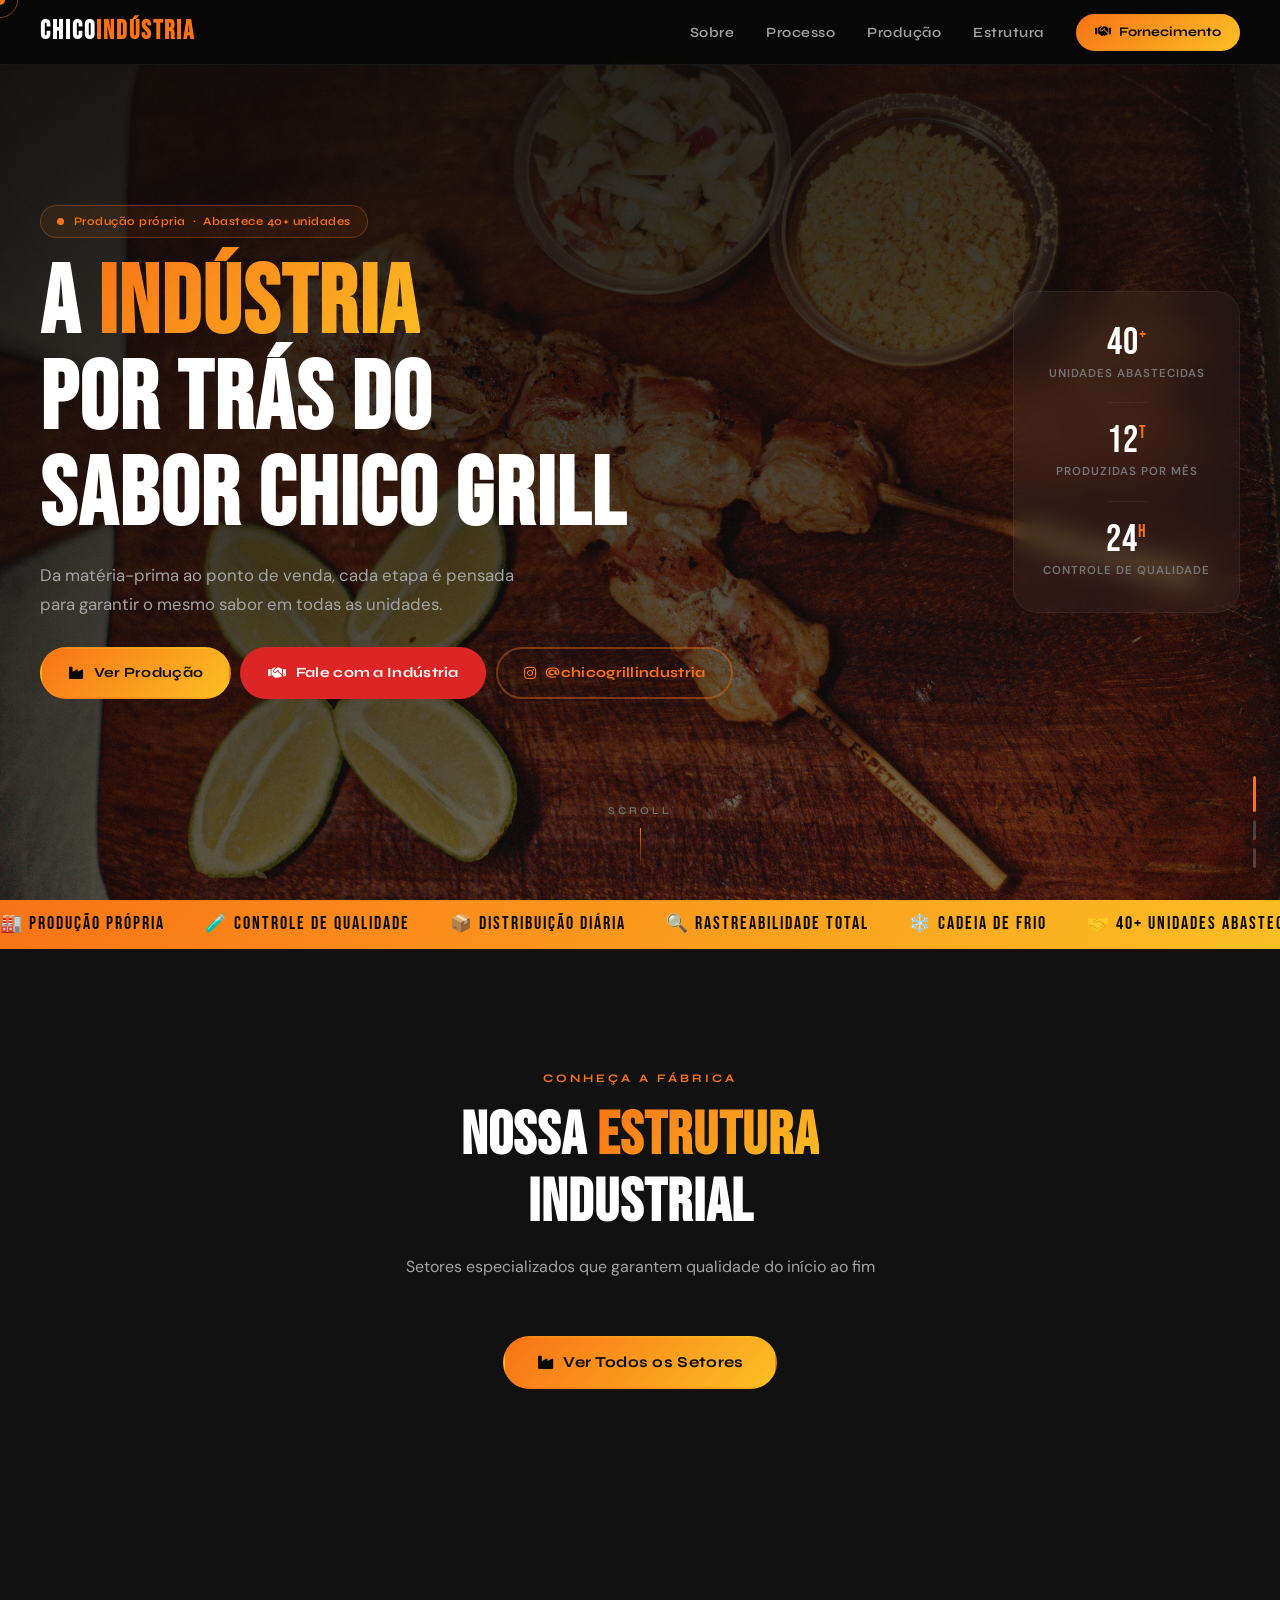
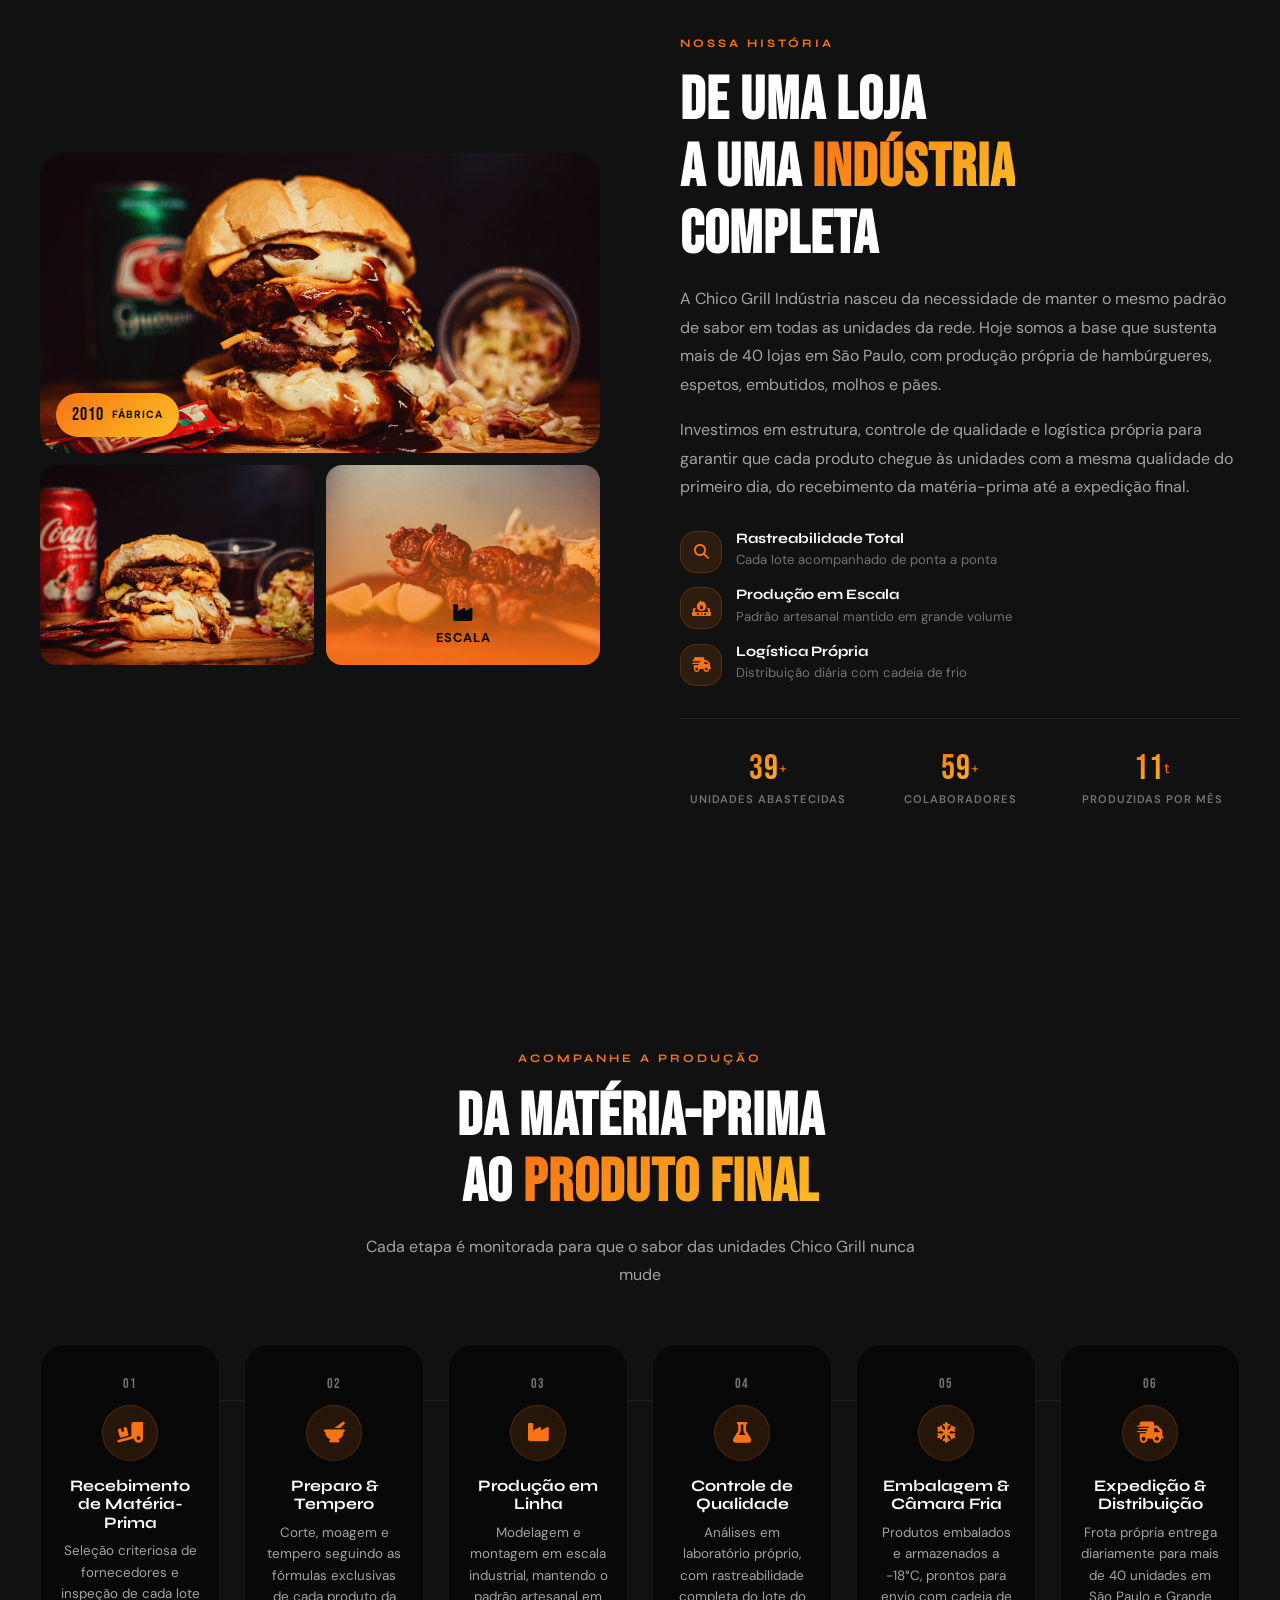
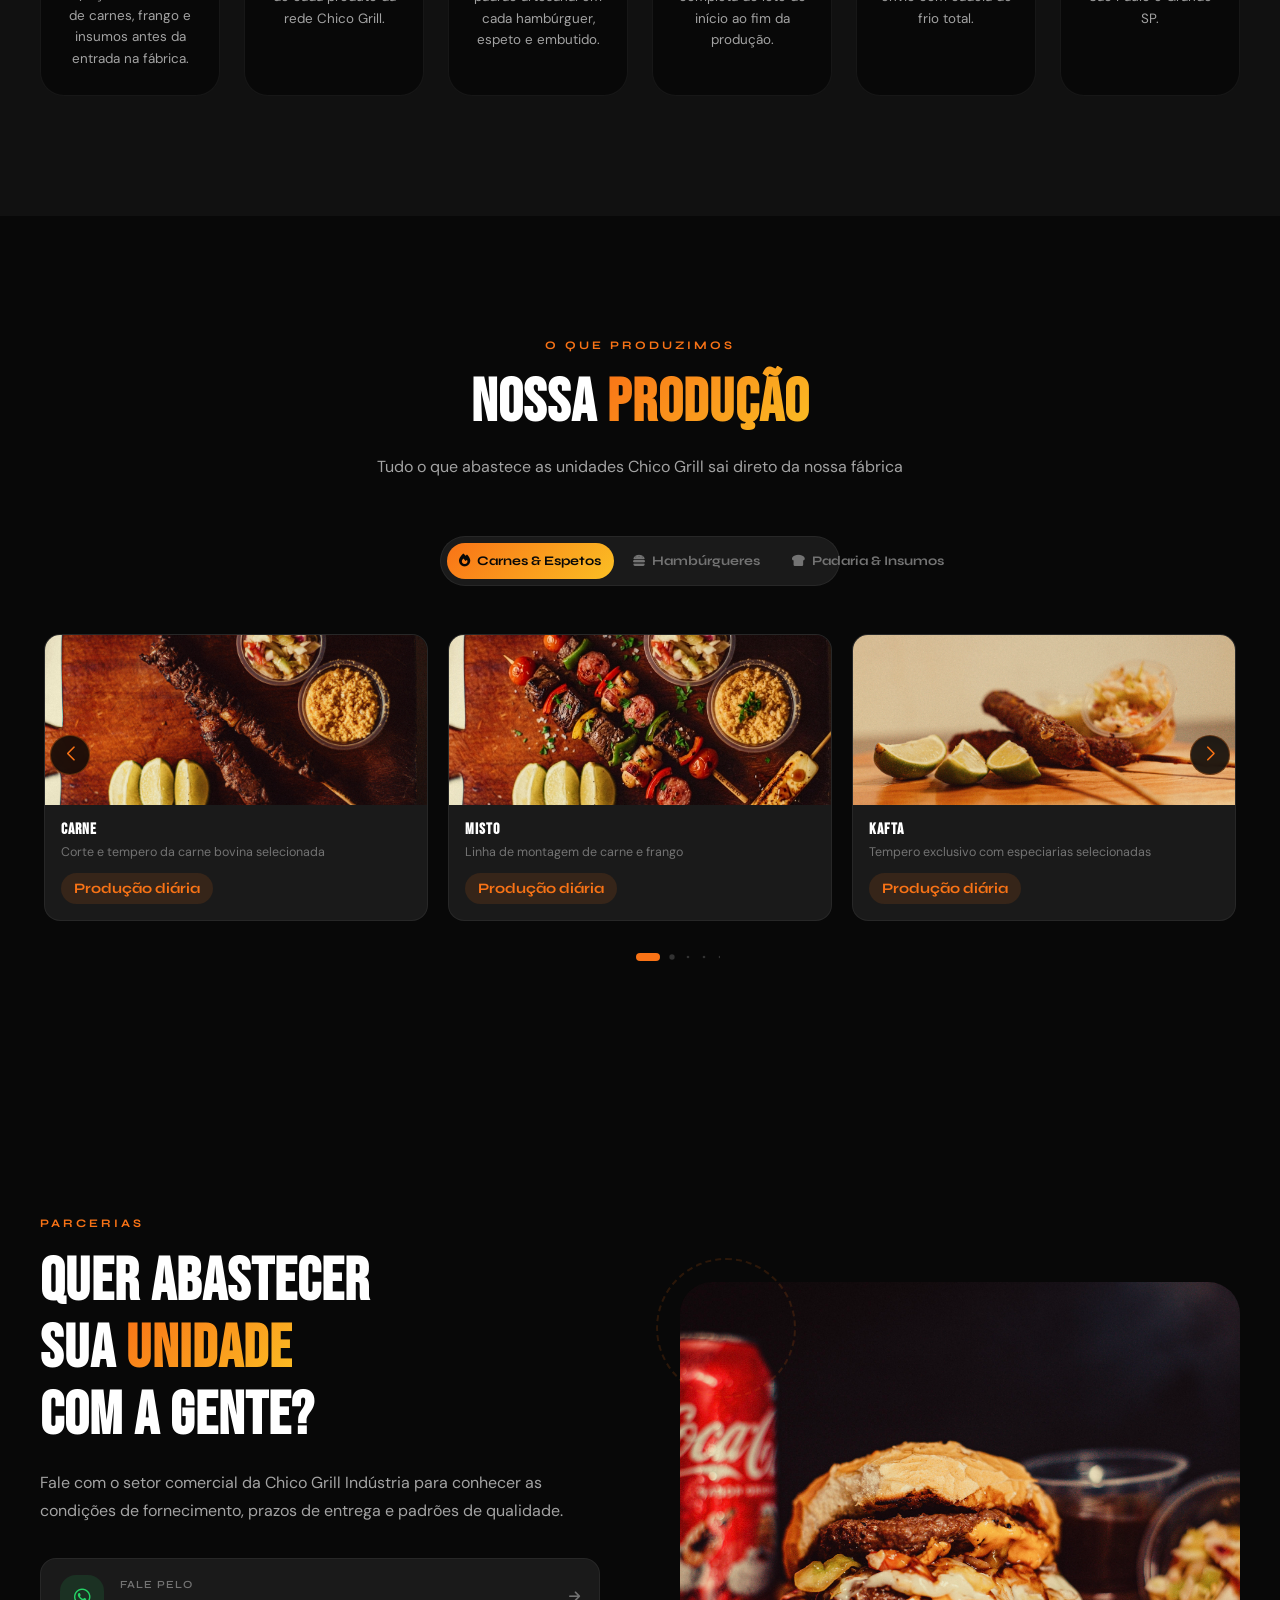
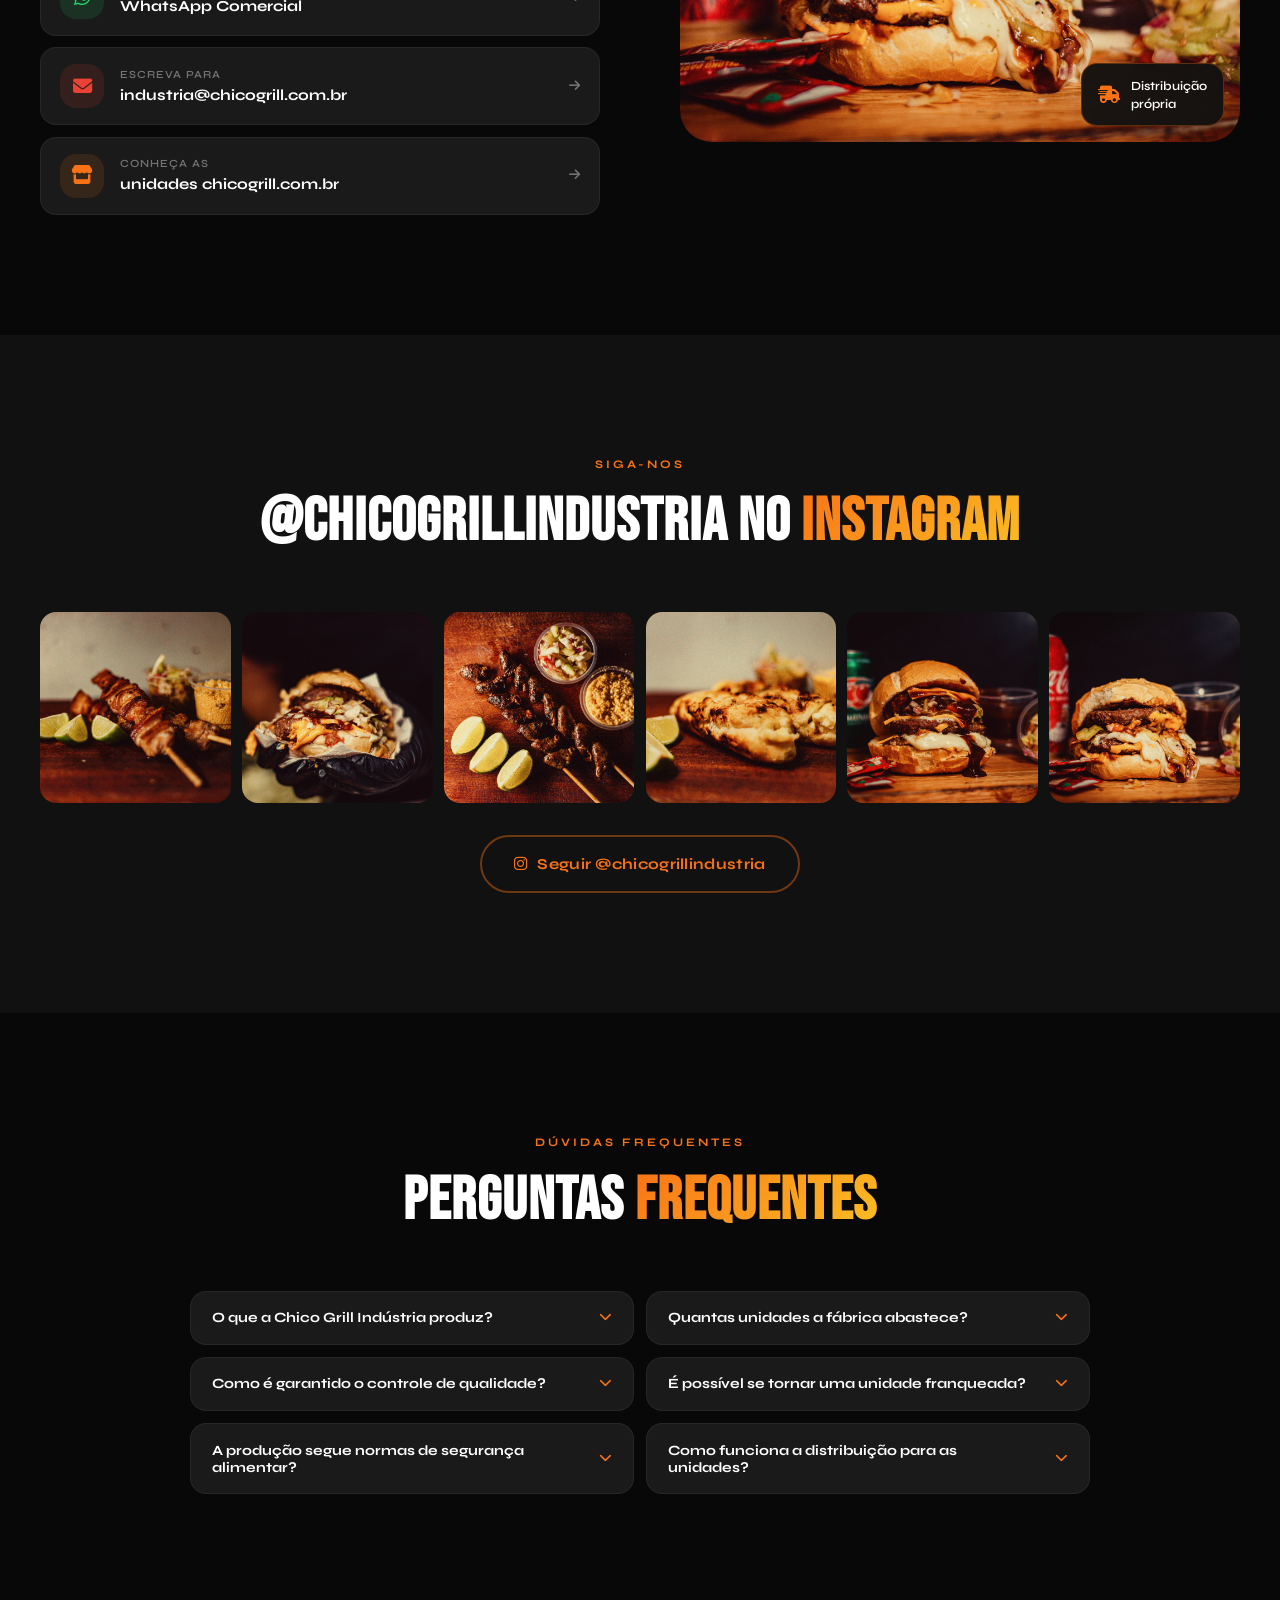
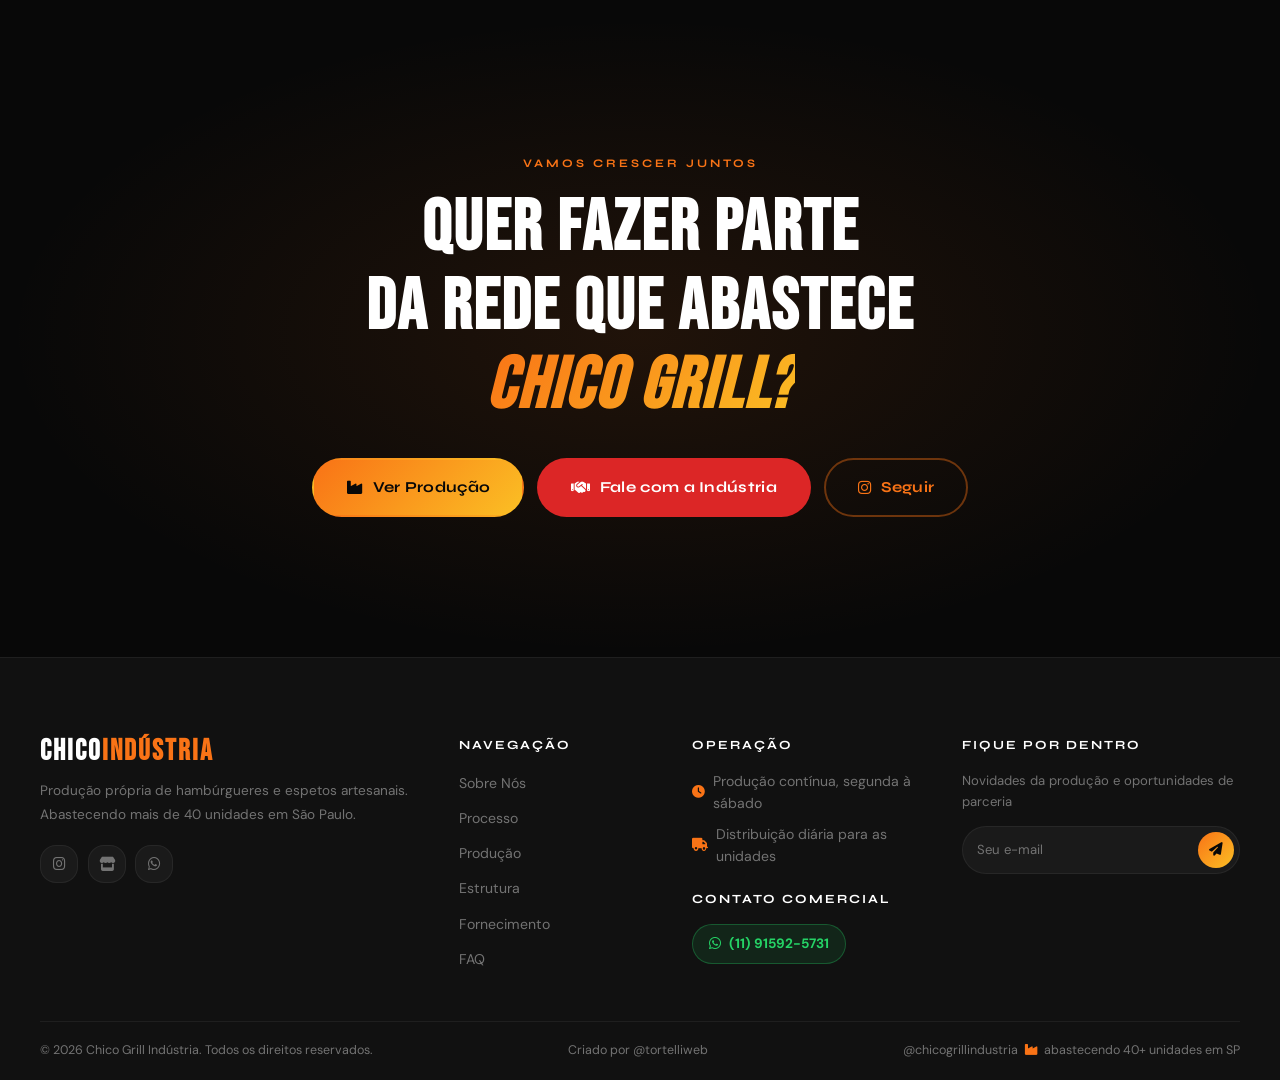
==== index.html @ d4f0361e "fix: renomeia para index.html, adiciona sitemap.xml e robots.txt para SEO" ====
<!DOCTYPE html>
<html lang="pt-BR" itemscope itemtype="https://schema.org/Organization">
<head>
    <meta charset="UTF-8">
    <meta name="viewport" content="width=device-width, initial-scale=1.0, viewport-fit=cover">
    <title>Chico Grill Indústria | A Fábrica por trás do Sabor</title>
    <meta name="description" content="Conheça a Chico Grill Indústria: produção própria de hambúrgueres, espetos e embutidos artesanais que abastece mais de 40 unidades em São Paulo. Qualidade, rastreabilidade e escala.">
    <meta name="keywords" content="Chico Grill Indústria, fábrica de hambúrguer, produção de espetos, indústria alimentícia SP, fornecedor de hambúrguer artesanal, distribuição food service, produção em escala, controle de qualidade alimentar">
    <meta name="author" content="Chico Grill Indústria">
    <meta name="robots" content="index, follow, max-snippet:-1, max-image-preview:large, max-video-preview:-1">
    <meta name="theme-color" content="#f97316">
    <link rel="canonical" href="https://industria.chicogrill.com.br/">
    <link rel="sitemap" type="application/xml" href="/sitemap.xml">
    <link rel="icon" href="favicon.png" type="image/png">
    <link rel="apple-touch-icon" href="favicon.png">
    <link rel="manifest" href="site.webmanifest">
    <meta name="msapplication-TileColor" content="#f97316">
    <meta name="msapplication-TileImage" content="favicon.png">

    <!-- Open Graph / Facebook -->
    <meta property="og:type" content="website">
    <meta property="og:url" content="https://industria.chicogrill.com.br/">
    <meta property="og:title" content="Chico Grill Indústria | A Fábrica por trás do Sabor">
    <meta property="og:description" content="Produção própria de hambúrgueres, espetos e embutidos artesanais que abastece mais de 40 unidades Chico Grill em São Paulo.">
    <meta property="og:image" content="https://industria.chicogrill.com.br/images/naja.jpg">
    <meta property="og:image:width" content="1200">
    <meta property="og:image:height" content="630">
    <meta property="og:site_name" content="Chico Grill Indústria">
    <meta property="og:locale" content="pt_BR">

    <!-- Twitter Card -->
    <meta name="twitter:card" content="summary_large_image">
    <meta name="twitter:title" content="Chico Grill Indústria | A Fábrica por trás do Sabor">
    <meta name="twitter:description" content="Produção própria, controle de qualidade e rastreabilidade total. Conheça a indústria que abastece a rede Chico Grill.">
    <meta name="twitter:image" content="https://industria.chicogrill.com.br/images/naja.jpg">

    <!-- Schema.org Structured Data -->
    <script type="application/ld+json">
    {
      "@context": "https://schema.org",
      "@type": "Organization",
      "name": "Chico Grill Indústria",
      "description": "Unidade industrial responsável pela produção de hambúrgueres, espetos e embutidos artesanais que abastecem a rede Chico Grill em São Paulo.",
      "url": "https://industria.chicogrill.com.br/",
      "telephone": "+55-11-91592-5731",
      "image": "https://images.unsplash.com/photo-1556910103-1c02745aae4d?w=1200&h=630&fit=crop",
      "industry": "Produção de Alimentos",
      "address": {
        "@type": "PostalAddress",
        "addressLocality": "São Paulo",
        "addressRegion": "SP",
        "addressCountry": "BR"
      },
      "sameAs": [
        "https://instagram.com/chicogrillindustria"
      ],
      "numberOfEmployees": { "@type": "QuantitativeValue", "minValue": 60 },
      "foundingDate": "2010"
    }
    </script>

    <!-- Breadcrumb Schema -->
    <script type="application/ld+json">
    {
      "@context": "https://schema.org",
      "@type": "BreadcrumbList",
      "itemListElement": [
        { "@type": "ListItem", "position": 1, "name": "Início", "item": "https://industria.chicogrill.com.br/" },
        { "@type": "ListItem", "position": 2, "name": "Processo", "item": "https://industria.chicogrill.com.br/#processo" },
        { "@type": "ListItem", "position": 3, "name": "Produção", "item": "https://industria.chicogrill.com.br/#producao" },
        { "@type": "ListItem", "position": 4, "name": "Estrutura", "item": "https://industria.chicogrill.com.br/#estrutura" }
      ]
    }
    </script>

    <!-- FAQ Schema -->
    <script type="application/ld+json">
    {
      "@context": "https://schema.org",
      "@type": "FAQPage",
      "mainEntity": [
        {
          "@type": "Question",
          "name": "O que a Chico Grill Indústria produz?",
          "acceptedAnswer": { "@type": "Answer", "text": "Produzimos hambúrgueres artesanais, espetos, embutidos e molhos exclusivos que abastecem todas as unidades da rede Chico Grill." }
        },
        {
          "@type": "Question",
          "name": "Quantas unidades a fábrica abastece?",
          "acceptedAnswer": { "@type": "Answer", "text": "A indústria abastece diariamente mais de 40 unidades Chico Grill em São Paulo e Grande SP." }
        },
        {
          "@type": "Question",
          "name": "Como é garantido o controle de qualidade?",
          "acceptedAnswer": { "@type": "Answer", "text": "Todo o processo segue padrões de rastreabilidade, controle de temperatura e inspeção de qualidade em cada etapa da produção." }
        },
        {
          "@type": "Question",
          "name": "É possível se tornar uma unidade franqueada?",
          "acceptedAnswer": { "@type": "Answer", "text": "Sim! Fale com o setor comercial pelo WhatsApp ou e-mail para conhecer as condições de fornecimento e parceria." }
        }
      ]
    }
    </script>

    <!-- Preload críticos -->
    <link rel="preconnect" href="https://fonts.googleapis.com">
    <link rel="preconnect" href="https://fonts.gstatic.com" crossorigin>
    <link rel="preconnect" href="https://cdn.jsdelivr.net">

    <!-- Swiper CSS -->
    <link rel="stylesheet" href="https://cdn.jsdelivr.net/npm/swiper@11/swiper-bundle.min.css"/>
    <!-- Font Awesome -->
    <link rel="stylesheet" href="https://cdnjs.cloudflare.com/ajax/libs/font-awesome/6.4.0/css/all.min.css">
    <!-- Google Fonts -->
    <link href="https://fonts.googleapis.com/css2?family=Bebas+Neue&family=Syne:wght@400;500;600;700;800&family=DM+Sans:ital,opsz,wght@0,9..40,300;0,9..40,400;0,9..40,500;0,9..40,600;1,9..40,400&display=swap" rel="stylesheet">
    <!-- AOS -->
    <link href="https://unpkg.com/aos@2.3.1/dist/aos.css" rel="stylesheet">

    <link rel="stylesheet" href="style.css">
</head>
<body>

    <!-- CURSOR PERSONALIZADO -->
    <div class="cursor" id="cursor" aria-hidden="true"></div>
    <div class="cursor-follower" id="cursorFollower" aria-hidden="true"></div>

    <!-- LOADER -->
    <div class="page-loader" id="loader" role="status" aria-label="Carregando Chico Grill Indústria">
        <div class="loader-logo">CHICO<span>INDÚSTRIA</span></div>
        <div class="loader-bar"><div class="loader-progress"></div></div>
    </div>

    <!-- NAVBAR -->
    <nav class="navbar" id="navbar" role="navigation" aria-label="Menu principal">
        <div class="container nav-container">
            <a href="#" class="logo" aria-label="Chico Grill Indústria - Página inicial">
                <span class="logo-text">CHICO<span class="logo-accent">INDÚSTRIA</span></span>
            </a>
            <ul class="nav-menu" id="navMenu" role="menubar">
                <li role="none"><a href="#sobre" class="nav-link" role="menuitem">Sobre</a></li>
                <li role="none"><a href="#processo" class="nav-link" role="menuitem">Processo</a></li>
                <li role="none"><a href="#producao" class="nav-link" role="menuitem">Produção</a></li>
                <li role="none"><a href="#estrutura" class="nav-link" role="menuitem">Estrutura</a></li>
                <li role="none">
                    <a href="#fornecimento" class="nav-cta" role="menuitem">
                        <i class="fas fa-handshake" aria-hidden="true"></i>
                        <span>Fornecimento</span>
                    </a>
                </li>
            </ul>
            <button class="hamburger" id="hamburger" aria-label="Abrir menu" aria-expanded="false" aria-controls="navMenu">
                <span class="bar"></span>
                <span class="bar"></span>
                <span class="bar"></span>
            </button>
        </div>
    </nav>

    <!-- HERO -->
    <section class="hero" id="hero" aria-label="Banner principal Chico Grill Indústria">
        <div class="hero-slider" role="img" aria-label="Fotos da produção Chico Grill Indústria">
            <div class="slide active" style="background-image:url('images/d.jpg')"></div>
            <div class="slide" style="background-image:url('images/e.jpg')"></div>
            <div class="slide" style="background-image:url('images/f.jpg')"></div>
        </div>
        <div class="hero-overlay"></div>
        <div class="hero-noise" aria-hidden="true"></div>

        <div class="container hero-content">
            <div class="hero-text">
                <div class="hero-badge" data-aos="fade-down" data-aos-duration="800">
                    <span class="badge-dot" aria-hidden="true"></span>
                    Produção própria &nbsp;·&nbsp; Abastece 40+ unidades
                </div>
                <h1 class="hero-title" data-aos="fade-up" data-aos-duration="1000" data-aos-delay="100">
                    A <em>indústria</em><br>por trás do<br>sabor Chico Grill
                </h1>
                <p class="hero-subtitle" data-aos="fade-up" data-aos-duration="1000" data-aos-delay="250">
                    Da matéria-prima ao ponto de venda, cada etapa é pensada<br class="br-desktop">
                    para garantir o mesmo sabor em todas as unidades.
                </p>
                <div class="hero-buttons" data-aos="fade-up" data-aos-duration="1000" data-aos-delay="400">
                    <a href="#producao" class="btn btn-primary">
                        <i class="fas fa-industry" aria-hidden="true"></i>
                        Ver Produção
                    </a>
                    <a href="#fornecimento" class="btn btn-secondary">
                        <i class="fas fa-handshake" aria-hidden="true"></i>
                        Fale com a Indústria
                    </a>
                    <a href="https://instagram.com/chicogrillindustria" target="_blank" rel="noopener noreferrer" class="btn btn-ghost">
                        <i class="fab fa-instagram" aria-hidden="true"></i>
                        @chicogrillindustria
                    </a>
                </div>
            </div>

            <div class="hero-stats" data-aos="fade-left" data-aos-duration="1000" data-aos-delay="300" aria-label="Estatísticas Chico Grill Indústria">
                <div class="hero-stat">
                    <span class="hero-stat-number">40<sup>+</sup></span>
                    <span class="hero-stat-label">Unidades abastecidas</span>
                </div>
                <div class="hero-stat-divider" aria-hidden="true"></div>
                <div class="hero-stat">
                    <span class="hero-stat-number">12<sup>t</sup></span>
                    <span class="hero-stat-label">Produzidas por mês</span>
                </div>
                <div class="hero-stat-divider" aria-hidden="true"></div>
                <div class="hero-stat">
                    <span class="hero-stat-number">24<sup>h</sup></span>
                    <span class="hero-stat-label">Controle de qualidade</span>
                </div>
            </div>
        </div>

        <div class="hero-scroll" aria-hidden="true">
            <span>Scroll</span>
            <div class="scroll-line"></div>
        </div>

        <div class="hero-indicators" role="tablist" aria-label="Slides do banner">
            <span class="indicator active" role="tab" aria-selected="true" aria-label="Slide 1" tabindex="0"></span>
            <span class="indicator" role="tab" aria-selected="false" aria-label="Slide 2" tabindex="0"></span>
            <span class="indicator" role="tab" aria-selected="false" aria-label="Slide 3" tabindex="0"></span>
        </div>
    </section>

    <!-- MARQUEE STRIP -->
    <div class="marquee-strip" aria-hidden="true">
        <div class="marquee-track">
            <span>🏭 PRODUÇÃO PRÓPRIA</span>
            <span>🧪 CONTROLE DE QUALIDADE</span>
            <span>📦 DISTRIBUIÇÃO DIÁRIA</span>
            <span>🔍 RASTREABILIDADE TOTAL</span>
            <span>❄️ CADEIA DE FRIO</span>
            <span>🤝 40+ UNIDADES ABASTECIDAS</span>
            <span>🏭 PRODUÇÃO PRÓPRIA</span>
            <span>🧪 CONTROLE DE QUALIDADE</span>
            <span>📦 DISTRIBUIÇÃO DIÁRIA</span>
            <span>🔍 RASTREABILIDADE TOTAL</span>
            <span>❄️ CADEIA DE FRIO</span>
            <span>🤝 40+ UNIDADES ABASTECIDAS</span>
        </div>
    </div>

    <!-- ESTRUTURA -->
    <section id="estrutura" class="unidades">
        <div class="container">
            <div class="section-header" data-aos="fade-up">
                <span class="section-tag center">Conheça a Fábrica</span>
                <h2 class="section-title center">Nossa <em class="text-gradient">Estrutura</em><br>Industrial</h2>
                <p class="section-description">Setores especializados que garantem qualidade do início ao fim</p>
            </div>
            <div class="unidades-cta" data-aos="fade-up" data-aos-delay="100">
                <button id="openModalBtn" class="btn btn-primary btn-large" aria-haspopup="dialog">
                    <i class="fas fa-industry" aria-hidden="true"></i>
                    Ver Todos os Setores
                </button>
            </div>
        </div>
    </section>

    <!-- MODAL DE SETORES -->
    <div id="unidadesModal" class="modal" role="dialog" aria-modal="true" aria-labelledby="modalTitle">
        <div class="modal-backdrop"></div>
        <div class="modal-content">
            <div class="modal-header">
                <div>
                    <h2 id="modalTitle">Nossos <em class="text-gradient">Setores</em></h2>
                    <p>Cada etapa da produção tem um espaço dedicado</p>
                </div>
                <button class="modal-close" id="modalClose" aria-label="Fechar modal de setores">
                    <i class="fas fa-times" aria-hidden="true"></i>
                </button>
            </div>
            <div class="modal-body">
                <div class="regioes-tabs" role="tablist" aria-label="Setores da fábrica">
                    <button class="tab-btn active" data-regiao="producao" role="tab" aria-selected="true">
                        <i class="fas fa-fire-burner" aria-hidden="true"></i> Produção
                    </button>
                    <button class="tab-btn" data-regiao="qualidade" role="tab" aria-selected="false">
                        <i class="fas fa-magnifying-glass" aria-hidden="true"></i> Qualidade
                    </button>
                    <button class="tab-btn" data-regiao="armazenagem" role="tab" aria-selected="false">
                        <i class="fas fa-warehouse" aria-hidden="true"></i> Armazenagem
                    </button>
                    <button class="tab-btn" data-regiao="logistica" role="tab" aria-selected="false">
                        <i class="fas fa-truck" aria-hidden="true"></i> Logística
                    </button>
                </div>

                <!-- PRODUÇÃO -->
                <div class="regiao-panel active" id="regiao-producao" role="tabpanel">
                    <div class="unidades-lista">
                        <div class="unidade-card-modal"><div class="unidade-num">01</div><div class="unidade-info"><h4>Linha de Hambúrgueres</h4><p><i class="fas fa-burger" aria-hidden="true"></i> Moagem, tempero e modelagem dos blends exclusivos</p><span class="status-open">Produção contínua</span></div></div>
                        <div class="unidade-card-modal"><div class="unidade-num">02</div><div class="unidade-info"><h4>Linha de Espetos</h4><p><i class="fas fa-fire" aria-hidden="true"></i> Corte, tempero e montagem dos espetos artesanais</p><span class="status-open">Produção contínua</span></div></div>
                        <div class="unidade-card-modal"><div class="unidade-num">03</div><div class="unidade-info"><h4>Setor de Embutidos</h4><p><i class="fas fa-bacon" aria-hidden="true"></i> Linguiças e defumados produzidos artesanalmente</p><span class="status-open">Segunda à sábado</span></div></div>
                        <div class="unidade-card-modal"><div class="unidade-num">04</div><div class="unidade-info"><h4>Cozinha de Molhos</h4><p><i class="fas fa-jar" aria-hidden="true"></i> Produção do cheddar cremoso e molho barbecue exclusivos</p><span class="status-open">Produção diária</span></div></div>
                        <div class="unidade-card-modal"><div class="unidade-num">05</div><div class="unidade-info"><h4>Padaria Industrial</h4><p><i class="fas fa-bread-slice" aria-hidden="true"></i> Pães artesanais assados diariamente</p><span class="status-open">Produção diária</span></div></div>
                    </div>
                </div>

                <!-- QUALIDADE -->
                <div class="regiao-panel" id="regiao-qualidade" role="tabpanel">
                    <div class="unidades-lista">
                        <div class="unidade-card-modal"><div class="unidade-num">01</div><div class="unidade-info"><h4>Recebimento de Insumos</h4><p><i class="fas fa-clipboard-check" aria-hidden="true"></i> Inspeção de fornecedores e matéria-prima</p><span class="status-open">Todos os lotes</span></div></div>
                        <div class="unidade-card-modal"><div class="unidade-num">02</div><div class="unidade-info"><h4>Laboratório de Análises</h4><p><i class="fas fa-flask" aria-hidden="true"></i> Testes de temperatura, validade e padrão sensorial</p><span class="status-open">Monitoramento 24h</span></div></div>
                        <div class="unidade-card-modal"><div class="unidade-num">03</div><div class="unidade-info"><h4>Rastreabilidade</h4><p><i class="fas fa-barcode" aria-hidden="true"></i> Cada lote identificado da origem até a unidade final</p><span class="status-open">100% rastreado</span></div></div>
                        <div class="unidade-card-modal"><div class="unidade-num">04</div><div class="unidade-info"><h4>Boas Práticas de Fabricação</h4><p><i class="fas fa-shield-halved" aria-hidden="true"></i> Protocolos de higiene e segurança alimentar</p><span class="status-open">Auditoria contínua</span></div></div>
                    </div>
                </div>

                <!-- ARMAZENAGEM -->
                <div class="regiao-panel" id="regiao-armazenagem" role="tabpanel">
                    <div class="unidades-lista">
                        <div class="unidade-card-modal"><div class="unidade-num">01</div><div class="unidade-info"><h4>Câmara Fria de Carnes</h4><p><i class="fas fa-temperature-low" aria-hidden="true"></i> Armazenagem refrigerada da matéria-prima</p><span class="status-open">-18°C constante</span></div></div>
                        <div class="unidade-card-modal"><div class="unidade-num">02</div><div class="unidade-info"><h4>Estoque de Secos</h4><p><i class="fas fa-boxes-stacked" aria-hidden="true"></i> Embalagens, temperos e insumos não perecíveis</p><span class="status-open">Ambiente controlado</span></div></div>
                        <div class="unidade-card-modal"><div class="unidade-num">03</div><div class="unidade-info"><h4>Expedição Refrigerada</h4><p><i class="fas fa-snowflake" aria-hidden="true"></i> Produtos prontos aguardando distribuição</p><span class="status-open">Cadeia de frio total</span></div></div>
                    </div>
                </div>

                <!-- LOGÍSTICA -->
                <div class="regiao-panel" id="regiao-logistica" role="tabpanel">
                    <div class="unidades-lista">
                        <div class="unidade-card-modal"><div class="unidade-num">01</div><div class="unidade-info"><h4>Frota Própria</h4><p><i class="fas fa-truck-fast" aria-hidden="true"></i> Veículos refrigerados para distribuição diária</p><span class="status-open">Rotas diárias</span></div></div>
                        <div class="unidade-card-modal"><div class="unidade-num">02</div><div class="unidade-info"><h4>Roteirização</h4><p><i class="fas fa-route" aria-hidden="true"></i> Entregas otimizadas para todas as zonas de SP</p><span class="status-open">Zona Sul, Oeste, Norte/Leste e Grande SP</span></div></div>
                        <div class="unidade-card-modal"><div class="unidade-num">03</div><div class="unidade-info"><h4>Centro de Distribuição</h4><p><i class="fas fa-warehouse" aria-hidden="true"></i> Ponto central de saída para todas as unidades</p><span class="status-open">Operação diária</span></div></div>
                    </div>
                </div>
            </div>
        </div>
    </div>

    <!-- SOBRE -->
    <section id="sobre" class="sobre">
        <div class="container">
            <div class="sobre-grid">
                <div class="sobre-images" data-aos="fade-right" data-aos-duration="1000">
                    <div class="image-mosaic">
                        <div class="mosaic-main">
                            <img src="images/c.jpg" alt="Produção industrial de hambúrgueres Chico Grill" width="600" height="400" loading="lazy">
                            <div class="mosaic-badge">
                                <span class="badge-year">2010</span>
                                <span class="badge-text">Fábrica</span>
                            </div>
                        </div>
                        <div class="mosaic-secondary">
                            <img src="images/a.jpg" alt="Linha de produção Chico Grill Indústria" width="300" height="220" loading="lazy">
                        </div>
                        <div class="mosaic-tertiary">
                            <img src="images/b.jpg" alt="Controle de qualidade na fábrica Chico Grill" width="300" height="220" loading="lazy">
                            <div class="mosaic-overlay">
                                <i class="fas fa-industry" aria-hidden="true"></i>
                                <span>Escala</span>
                            </div>
                        </div>
                    </div>
                </div>

                <div class="sobre-content" data-aos="fade-left" data-aos-duration="1000">
                    <span class="section-tag">Nossa História</span>
                    <h2 class="section-title">
                        De uma loja<br>
                        a uma <em class="text-gradient">indústria</em><br>
                        completa
                    </h2>
                    <p class="sobre-text">A Chico Grill Indústria nasceu da necessidade de manter o mesmo padrão de sabor em todas as unidades da rede. Hoje somos a base que sustenta mais de 40 lojas em São Paulo, com produção própria de hambúrgueres, espetos, embutidos, molhos e pães.</p>
                    <p class="sobre-text">Investimos em estrutura, controle de qualidade e logística própria para garantir que cada produto chegue às unidades com a mesma qualidade do primeiro dia, do recebimento da matéria-prima até a expedição final.</p>

                    <div class="sobre-features">
                        <div class="feature-item">
                            <div class="feature-icon"><i class="fas fa-magnifying-glass" aria-hidden="true"></i></div>
                            <div>
                                <h3>Rastreabilidade Total</h3>
                                <p>Cada lote acompanhado de ponta a ponta</p>
                            </div>
                        </div>
                        <div class="feature-item">
                            <div class="feature-icon"><i class="fas fa-fire-burner" aria-hidden="true"></i></div>
                            <div>
                                <h3>Produção em Escala</h3>
                                <p>Padrão artesanal mantido em grande volume</p>
                            </div>
                        </div>
                        <div class="feature-item">
                            <div class="feature-icon"><i class="fas fa-truck-fast" aria-hidden="true"></i></div>
                            <div>
                                <h3>Logística Própria</h3>
                                <p>Distribuição diária com cadeia de frio</p>
                            </div>
                        </div>
                    </div>

                    <div class="sobre-stats">
                        <div class="stat-item">
                            <span class="stat-number" data-count="40">0</span><sup>+</sup>
                            <span class="stat-label">Unidades abastecidas</span>
                        </div>
                        <div class="stat-item">
                            <span class="stat-number" data-count="60">0</span><sup>+</sup>
                            <span class="stat-label">Colaboradores</span>
                        </div>
                        <div class="stat-item">
                            <span class="stat-number" data-count="12">0</span><sup>t</sup>
                            <span class="stat-label">Produzidas por mês</span>
                        </div>
                    </div>
                </div>
            </div>
        </div>
    </section>

    <!-- PROCESSO / JORNADA DE PRODUÇÃO -->
    <section id="processo" class="processo">
        <div class="container">
            <div class="section-header" data-aos="fade-up">
                <span class="section-tag center">Acompanhe a Produção</span>
                <h2 class="section-title center">Da Matéria-Prima<br>ao <em class="text-gradient">Produto Final</em></h2>
                <p class="section-description">Cada etapa é monitorada para que o sabor das unidades Chico Grill nunca mude</p>
            </div>

            <div class="processo-timeline">
                <div class="processo-step" data-aos="fade-up" data-aos-delay="0">
                    <div class="processo-num">01</div>
                    <div class="processo-icon"><i class="fas fa-truck-ramp-box" aria-hidden="true"></i></div>
                    <h3>Recebimento de Matéria-Prima</h3>
                    <p>Seleção criteriosa de fornecedores e inspeção de cada lote de carnes, frango e insumos antes da entrada na fábrica.</p>
                </div>
                <div class="processo-step" data-aos="fade-up" data-aos-delay="80">
                    <div class="processo-num">02</div>
                    <div class="processo-icon"><i class="fas fa-mortar-pestle" aria-hidden="true"></i></div>
                    <h3>Preparo & Tempero</h3>
                    <p>Corte, moagem e tempero seguindo as fórmulas exclusivas de cada produto da rede Chico Grill.</p>
                </div>
                <div class="processo-step" data-aos="fade-up" data-aos-delay="160">
                    <div class="processo-num">03</div>
                    <div class="processo-icon"><i class="fas fa-industry" aria-hidden="true"></i></div>
                    <h3>Produção em Linha</h3>
                    <p>Modelagem e montagem em escala industrial, mantendo o padrão artesanal em cada hambúrguer, espeto e embutido.</p>
                </div>
                <div class="processo-step" data-aos="fade-up" data-aos-delay="240">
                    <div class="processo-num">04</div>
                    <div class="processo-icon"><i class="fas fa-flask" aria-hidden="true"></i></div>
                    <h3>Controle de Qualidade</h3>
                    <p>Análises em laboratório próprio, com rastreabilidade completa do lote do início ao fim da produção.</p>
                </div>
                <div class="processo-step" data-aos="fade-up" data-aos-delay="320">
                    <div class="processo-num">05</div>
                    <div class="processo-icon"><i class="fas fa-snowflake" aria-hidden="true"></i></div>
                    <h3>Embalagem & Câmara Fria</h3>
                    <p>Produtos embalados e armazenados a -18°C, prontos para envio com cadeia de frio total.</p>
                </div>
                <div class="processo-step" data-aos="fade-up" data-aos-delay="400">
                    <div class="processo-num">06</div>
                    <div class="processo-icon"><i class="fas fa-truck-fast" aria-hidden="true"></i></div>
                    <h3>Expedição & Distribuição</h3>
                    <p>Frota própria entrega diariamente para mais de 40 unidades em São Paulo e Grande SP.</p>
                </div>
            </div>
        </div>
    </section>

    <!-- PRODUÇÃO -->
    <section id="producao" class="cardapio">
        <div class="container">
            <div class="section-header" data-aos="fade-up">
                <span class="section-tag center">O que Produzimos</span>
                <h2 class="section-title center">Nossa <em class="text-gradient">Produção</em></h2>
                <p class="section-description">Tudo o que abastece as unidades Chico Grill sai direto da nossa fábrica</p>
            </div>

            <!-- TABS DA PRODUÇÃO -->
            <div class="menu-tabs" data-aos="fade-up" data-aos-delay="100" role="tablist" aria-label="Categorias de produção">
                <button class="menu-tab active" data-tab="espetos" role="tab" aria-selected="true" aria-controls="tab-espetos">
                    <i class="fas fa-fire" aria-hidden="true"></i> Carnes & Espetos
                </button>
                <button class="menu-tab" data-tab="burgers" role="tab" aria-selected="false" aria-controls="tab-burgers">
                    <i class="fas fa-burger" aria-hidden="true"></i> Hambúrgueres
                </button>
                <button class="menu-tab" data-tab="bebidas" role="tab" aria-selected="false" aria-controls="tab-bebidas">
                    <i class="fas fa-bread-slice" aria-hidden="true"></i> Padaria & Insumos
                </button>
            </div>

            <!-- CARNES & ESPETOS -->
            <div class="menu-panel active" id="tab-espetos" role="tabpanel" data-aos="fade-up" data-aos-delay="200">
                <div class="swiper espetos-swiper">
                    <div class="swiper-wrapper">
                        <div class="swiper-slide">
                            <div class="menu-card">
                                <div class="menu-card-img">
                                    <img src="images/ca.jpg" alt="Produção de espeto de carne bovina Chico Grill Indústria" loading="lazy">
                                    <div class="menu-card-overlay" aria-hidden="true"><i class="fas fa-industry"></i></div>
                                </div>
                                <div class="menu-card-body">
                                    <h3>CARNE</h3>
                                    <p>Corte e tempero da carne bovina selecionada</p>
                                    <span class="menu-price">Produção diária</span>
                                </div>
                            </div>
                        </div>
                        <div class="swiper-slide">
                            <div class="menu-card">
                                <div class="menu-card-img">
                                    <img src="images/misto.jpg" alt="Produção do espeto misto Chico Grill Indústria" loading="lazy">
                                    <div class="menu-card-overlay" aria-hidden="true"><i class="fas fa-industry"></i></div>
                                </div>
                                <div class="menu-card-body">
                                    <h3>MISTO</h3>
                                    <p>Linha de montagem de carne e frango</p>
                                    <span class="menu-price">Produção diária</span>
                                </div>
                            </div>
                        </div>
                        <div class="swiper-slide">
                            <div class="menu-card">
                                <div class="menu-card-img">
                                    <img src="images/ka.jpg" alt="Produção de kafta artesanal Chico Grill Indústria" loading="lazy">
                                    <div class="menu-card-overlay" aria-hidden="true"><i class="fas fa-industry"></i></div>
                                </div>
                                <div class="menu-card-body">
                                    <h3>KAFTA</h3>
                                    <p>Tempero exclusivo com especiarias selecionadas</p>
                                    <span class="menu-price">Produção diária</span>
                                </div>
                            </div>
                        </div>
                        <div class="swiper-slide">
                            <div class="menu-card">
                                <div class="menu-card-img">
                                    <img src="images/co.jpg" alt="Linha de produção de coração de frango Chico Grill Indústria" loading="lazy">
                                    <div class="menu-card-overlay" aria-hidden="true"><i class="fas fa-industry"></i></div>
                                </div>
                                <div class="menu-card-body">
                                    <h3>CORAÇÃO</h3>
                                    <p>Limpeza e tempero do coração de frango</p>
                                    <span class="menu-price">Produção diária</span>
                                </div>
                            </div>
                        </div>
                        <div class="swiper-slide">
                            <div class="menu-card">
                                <div class="menu-card-img">
                                    <img src="images/tu.jpg" alt="Produção da tulipa de sobrecoxa Chico Grill Indústria" loading="lazy">
                                    <div class="menu-card-overlay" aria-hidden="true"><i class="fas fa-industry"></i></div>
                                </div>
                                <div class="menu-card-body">
                                    <h3>TULIPA</h3>
                                    <p>Corte e tempero da sobrecoxa de frango</p>
                                    <span class="menu-price">Produção diária</span>
                                </div>
                            </div>
                        </div>
                        <div class="swiper-slide">
                            <div class="menu-card">
                                <div class="menu-card-img">
                                    <img src="images/mi.jpg" alt="Produção de panceta suína Chico Grill Indústria" loading="lazy">
                                    <div class="menu-card-overlay" aria-hidden="true"><i class="fas fa-industry"></i></div>
                                </div>
                                <div class="menu-card-body">
                                    <h3>PANCETA</h3>
                                    <p>Fatiamento da panceta suína em escala</p>
                                    <span class="menu-price">Produção diária</span>
                                </div>
                            </div>
                        </div>
                        <div class="swiper-slide">
                            <div class="menu-card">
                                <div class="menu-card-img">
                                    <img src="images/li.jpg" alt="Produção de linguiça toscana Chico Grill Indústria" loading="lazy">
                                    <div class="menu-card-overlay" aria-hidden="true"><i class="fas fa-industry"></i></div>
                                </div>
                                <div class="menu-card-body">
                                    <h3>LINGUIÇA TOSCANA</h3>
                                    <p>Embutido artesanal produzido internamente</p>
                                    <span class="menu-price">Segunda à sábado</span>
                                </div>
                            </div>
                        </div>
                        <div class="swiper-slide">
                            <div class="menu-card">
                                <div class="menu-card-img">
                                    <img src="images/qui.jpg" alt="Linha de queijo coalho Chico Grill Indústria" loading="lazy">
                                    <div class="menu-card-overlay" aria-hidden="true"><i class="fas fa-industry"></i></div>
                                </div>
                                <div class="menu-card-body">
                                    <h3>QUEIJO COALHO</h3>
                                    <p>Porcionamento e embalagem do queijo coalho</p>
                                    <span class="menu-price">Produção diária</span>
                                </div>
                            </div>
                        </div>
                    </div>
                    <div class="swiper-pagination"></div>
                    <div class="swiper-button-next" aria-label="Próximo"></div>
                    <div class="swiper-button-prev" aria-label="Anterior"></div>
                </div>
            </div>

            <!-- HAMBÚRGUERES -->
            <div class="menu-panel" id="tab-burgers" role="tabpanel">
                <div class="swiper burgers-swiper">
                    <div class="swiper-wrapper">
                        <div class="swiper-slide">
                            <div class="burger-card">
                                <div class="burger-img">
                                    <img src="images/naja.jpg" alt="Linha de produção do Big Najla Chico Grill Indústria" loading="lazy">
                                    <div class="burger-tag popular">Maior Volume</div>
                                    <div class="burger-overlay" aria-hidden="true"><a href="#fornecimento"><i class="fas fa-industry"></i> Detalhes</a></div>
                                </div>
                                <div class="burger-body">
                                    <div class="burger-header">
                                        <h3>BIG NAJLA</h3>
                                        <span class="burger-badge">Blend 180g</span>
                                    </div>
                                    <p>Blend exclusivo de costela moído e modelado em linha própria, com cheddar cremoso de produção interna</p>
                                    <div class="burger-footer">
                                        <span class="burger-price">Linha 1</span>
                                        <a href="#fornecimento" class="burger-btn" aria-label="Saiba mais sobre o Big Najla"><i class="fas fa-industry" aria-hidden="true"></i></a>
                                    </div>
                                </div>
                            </div>
                        </div>
                        <div class="swiper-slide">
                            <div class="burger-card">
                                <div class="burger-img">
                                    <img src="images/jojo.jpg" alt="Produção do Big Jojo Chico Grill Indústria" loading="lazy">
                                    <div class="burger-tag">Duplo</div>
                                    <div class="burger-overlay" aria-hidden="true"><a href="#fornecimento"><i class="fas fa-industry"></i> Detalhes</a></div>
                                </div>
                                <div class="burger-body">
                                    <div class="burger-header">
                                        <h3>BIG JOJO</h3>
                                        <span class="burger-badge">Blend Duplo</span>
                                    </div>
                                    <p>Versão dupla do blend de costela, com controle de peso padronizado por unidade</p>
                                    <div class="burger-footer">
                                        <span class="burger-price">Linha 1</span>
                                        <a href="#fornecimento" class="burger-btn" aria-label="Saiba mais sobre o Big Jojo"><i class="fas fa-industry" aria-hidden="true"></i></a>
                                    </div>
                                </div>
                            </div>
                        </div>
                        <div class="swiper-slide">
                            <div class="burger-card">
                                <div class="burger-img">
                                    <img src="images/toguro.jpg" alt="Produção do Big Toguro Chico Grill Indústria" loading="lazy">
                                    <div class="burger-tag">Triplo</div>
                                    <div class="burger-overlay" aria-hidden="true"><a href="#fornecimento"><i class="fas fa-industry"></i> Detalhes</a></div>
                                </div>
                                <div class="burger-body">
                                    <div class="burger-header">
                                        <h3>BIG TOGURO</h3>
                                        <span class="burger-badge">Blend Triplo</span>
                                    </div>
                                    <p>Linha de alto volume com modelagem tripla padronizada</p>
                                    <div class="burger-footer">
                                        <span class="burger-price">Linha 1</span>
                                        <a href="#fornecimento" class="burger-btn" aria-label="Saiba mais sobre o Big Toguro"><i class="fas fa-industry" aria-hidden="true"></i></a>
                                    </div>
                                </div>
                            </div>
                        </div>
                        <div class="swiper-slide">
                            <div class="burger-card">
                                <div class="burger-img">
                                    <img src="images/bony.jpg" alt="Produção do Big Bony Chico Grill Indústria" loading="lazy">
                                    <div class="burger-tag">Quádruplo</div>
                                    <div class="burger-overlay" aria-hidden="true"><a href="#fornecimento"><i class="fas fa-industry"></i> Detalhes</a></div>
                                </div>
                                <div class="burger-body">
                                    <div class="burger-header">
                                        <h3>BIG BONY</h3>
                                        <span class="burger-badge">Blend Quádruplo</span>
                                    </div>
                                    <p>Produto de maior porte, com controle reforçado de peso e cocção padrão</p>
                                    <div class="burger-footer">
                                        <span class="burger-price">Linha 1</span>
                                        <a href="#fornecimento" class="burger-btn" aria-label="Saiba mais sobre o Big Bony"><i class="fas fa-industry" aria-hidden="true"></i></a>
                                    </div>
                                </div>
                            </div>
                        </div>
                        <div class="swiper-slide">
                            <div class="burger-card">
                                <div class="burger-img">
                                    <img src="images/pic.jpg" alt="Produção do Big Picanha Chico Grill Indústria" loading="lazy">
                                    <div class="burger-tag">Picanha</div>
                                    <div class="burger-overlay" aria-hidden="true"><a href="#fornecimento"><i class="fas fa-industry"></i> Detalhes</a></div>
                                </div>
                                <div class="burger-body">
                                    <div class="burger-header">
                                        <h3>BIG PICANHA</h3>
                                        <span class="burger-badge">Corte Nobre</span>
                                    </div>
                                    <p>Linha dedicada ao corte de picanha, com seleção rigorosa de fornecedores</p>
                                    <div class="burger-footer">
                                        <span class="burger-price">Linha 2</span>
                                        <a href="#fornecimento" class="burger-btn" aria-label="Saiba mais sobre o Big Picanha"><i class="fas fa-industry" aria-hidden="true"></i></a>
                                    </div>
                                </div>
                            </div>
                        </div>
                        <div class="swiper-slide">
                            <div class="burger-card">
                                <div class="burger-img">
                                    <img src="images/duplo.jpg" alt="Produção do lanche de espeto Chico Grill Indústria" loading="lazy">
                                    <div class="burger-tag">Especial</div>
                                    <div class="burger-overlay" aria-hidden="true"><a href="#fornecimento"><i class="fas fa-industry"></i> Detalhes</a></div>
                                </div>
                                <div class="burger-body">
                                    <div class="burger-header">
                                        <h3>LANCHE DE ESPETO</h3>
                                        <span class="burger-badge">Linha 2</span>
                                    </div>
                                    <p>Montagem do lanche pronto com carne de espeto e molhos próprios</p>
                                    <div class="burger-footer">
                                        <span class="burger-price">Linha 2</span>
                                        <a href="#fornecimento" class="burger-btn" aria-label="Saiba mais sobre o Lanche de Espeto"><i class="fas fa-industry" aria-hidden="true"></i></a>
                                    </div>
                                </div>
                            </div>
                        </div>
                    </div>
                    <div class="swiper-pagination"></div>
                    <div class="swiper-button-next" aria-label="Próximo"></div>
                    <div class="swiper-button-prev" aria-label="Anterior"></div>
                </div>
            </div>

            <!-- PADARIA & INSUMOS -->
            <div class="menu-panel" id="tab-bebidas" role="tabpanel">
                <div class="padaria-banner">
                    <img src="images/pao.jpg" alt="Padaria industrial produzindo pães artesanais Chico Grill" loading="lazy">
                    <div class="padaria-banner-text">
                        <span class="grupo-label">Produção própria</span>
                        <h3>Padaria & Molhos Artesanais</h3>
                        <p>Pães assados diariamente e molhos exclusivos preparados com fórmula própria, na mesma fábrica que abastece toda a rede.</p>
                    </div>
                </div>
                <div class="bebidas-grid">
                    <div class="bebida-card"><div class="bebida-icon"><i class="fas fa-bread-slice" aria-hidden="true"></i></div><h3>PÃO ARTESANAL</h3><span class="bebida-preco">Produção diária</span></div>
                    <div class="bebida-card"><div class="bebida-icon"><i class="fas fa-jar" aria-hidden="true"></i></div><h3>CHEDDAR CREMOSO</h3><span class="bebida-preco">Produção diária</span></div>
                    <div class="bebida-card"><div class="bebida-icon"><i class="fas fa-pepper-hot" aria-hidden="true"></i></div><h3>MOLHO BARBECUE</h3><span class="bebida-preco">Produção diária</span></div>
                    <div class="bebida-card"><div class="bebida-icon"><i class="fas fa-carrot" aria-hidden="true"></i></div><h3>VINAGRETE</h3><span class="bebida-preco">Produção diária</span></div>
                    <div class="bebida-card"><div class="bebida-icon"><i class="fas fa-mortar-pestle" aria-hidden="true"></i></div><h3>TEMPEROS PRÓPRIOS</h3><span class="bebida-preco">Fórmula exclusiva</span></div>
                </div>

                <span class="grupo-label grupo-label-insumos">Apoio à produção</span>
                <div class="bebidas-grid">
                    <div class="bebida-card"><div class="bebida-icon"><i class="fas fa-box" aria-hidden="true"></i></div><h3>EMBALAGENS</h3><span class="bebida-preco">Estoque próprio</span></div>
                    <div class="bebida-card"><div class="bebida-icon"><i class="fas fa-temperature-low" aria-hidden="true"></i></div><h3>CÂMARA FRIA</h3><span class="bebida-preco">-18°C constante</span></div>
                    <div class="bebida-card"><div class="bebida-icon"><i class="fas fa-truck" aria-hidden="true"></i></div><h3>EXPEDIÇÃO</h3><span class="bebida-preco">Rotas diárias</span></div>
                    <div class="bebida-card"><div class="bebida-icon"><i class="fas fa-clipboard-check" aria-hidden="true"></i></div><h3>CONTROLE DE LOTES</h3><span class="bebida-preco">100% rastreado</span></div>
                    <div class="bebida-card"><div class="bebida-icon"><i class="fas fa-shield-halved" aria-hidden="true"></i></div><h3>SEGURANÇA ALIMENTAR</h3><span class="bebida-preco">Auditoria contínua</span></div>
                </div>
            </div>
        </div>
    </section>

    <section id="fornecimento" class="delivery">
        <div class="container">
            <div class="delivery-grid">
                <div class="delivery-content" data-aos="fade-right" data-aos-duration="1000">
                    <span class="section-tag">Parcerias</span>
                    <h2 class="section-title">
                        Quer abastecer<br>
                        sua <em class="text-gradient">unidade</em><br>
                        com a gente?
                    </h2>
                    <p class="delivery-text">Fale com o setor comercial da Chico Grill Indústria para conhecer as condições de fornecimento, prazos de entrega e padrões de qualidade.</p>

                    <div class="delivery-options">
                        <a href="https://api.whatsapp.com/send/?phone=5511915925731&text=Olá,%20quero%20saber%20sobre%20fornecimento&type=phone_number&app_absent=0" target="_blank" rel="noopener noreferrer" class="delivery-option" aria-label="Falar pelo WhatsApp comercial - Chico Grill Indústria">
                            <div class="delivery-option-icon whatsapp" aria-hidden="true"><i class="fab fa-whatsapp"></i></div>
                            <div class="delivery-option-text">
                                <span class="option-label">Fale pelo</span>
                                <span class="option-name">WhatsApp Comercial</span>
                            </div>
                            <i class="fas fa-arrow-right delivery-arrow" aria-hidden="true"></i>
                        </a>
                        <a href="mailto:industria@chicogrill.com.br" class="delivery-option" aria-label="Enviar e-mail para a Chico Grill Indústria">
                            <div class="delivery-option-icon ifood" aria-hidden="true"><i class="fas fa-envelope"></i></div>
                            <div class="delivery-option-text">
                                <span class="option-label">Escreva para</span>
                                <span class="option-name">industria@chicogrill.com.br</span>
                            </div>
                            <i class="fas fa-arrow-right delivery-arrow" aria-hidden="true"></i>
                        </a>
                        <a href="https://chicogrill.com.br" target="_blank" rel="noopener noreferrer" class="delivery-option" aria-label="Conhecer as unidades Chico Grill">
                            <div class="delivery-option-icon linktree" aria-hidden="true"><i class="fas fa-store"></i></div>
                            <div class="delivery-option-text">
                                <span class="option-label">Conheça as</span>
                                <span class="option-name">unidades chicogrill.com.br</span>
                            </div>
                            <i class="fas fa-arrow-right delivery-arrow" aria-hidden="true"></i>
                        </a>
                    </div>
                </div>

                <div class="delivery-image-wrap" data-aos="fade-left" data-aos-duration="1000">
                    <div class="delivery-img-frame">
                        <img src="images/a.jpg" alt="Distribuição da produção Chico Grill Indústria para as unidades" width="600" height="480" loading="lazy">
                        <div class="delivery-img-badge">
                            <i class="fas fa-truck-fast" aria-hidden="true"></i>
                            <span>Distribuição<br>própria</span>
                        </div>
                    </div>
                    <div class="delivery-deco-ring" aria-hidden="true"></div>
                </div>
            </div>
        </div>
    </section>

    <!-- INSTAGRAM FEED -->
    <section class="instagram" aria-label="Feed do Instagram Chico Grill Indústria">
        <div class="container">
            <div class="section-header" data-aos="fade-up">
                <span class="section-tag center">Siga-nos</span>
                <h2 class="section-title center">@chicogrillindustria no <em class="text-gradient">Instagram</em></h2>
            </div>
            <div class="insta-grid" data-aos="fade-up" data-aos-delay="100">
                <div class="insta-item"><img src="images/x.jpg" alt="Bastidores da produção Chico Grill Indústria" loading="lazy"><a href="https://instagram.com/chicogrillindustria" target="_blank" rel="noopener noreferrer" class="insta-overlay" aria-label="Ver no Instagram"><i class="fab fa-instagram" aria-hidden="true"></i></a></div>
                <div class="insta-item"><img src="images/y.jpg" alt="Bastidores da produção Chico Grill Indústria" loading="lazy"><a href="https://instagram.com/chicogrillindustria" target="_blank" rel="noopener noreferrer" class="insta-overlay" aria-label="Ver no Instagram"><i class="fab fa-instagram" aria-hidden="true"></i></a></div>
                <div class="insta-item"><img src="images/z.jpg" alt="Bastidores da produção Chico Grill Indústria" loading="lazy"><a href="https://instagram.com/chicogrillindustria" target="_blank" rel="noopener noreferrer" class="insta-overlay" aria-label="Ver no Instagram"><i class="fab fa-instagram" aria-hidden="true"></i></a></div>
                <div class="insta-item"><img src="images/pao.jpg" alt="Produção de pães na fábrica Chico Grill Indústria" loading="lazy"><a href="https://instagram.com/chicogrillindustria" target="_blank" rel="noopener noreferrer" class="insta-overlay" aria-label="Ver no Instagram"><i class="fab fa-instagram" aria-hidden="true"></i></a></div>
                <div class="insta-item"><img src="images/toguro.jpg" alt="Linha de produção do Big Toguro - Chico Grill Indústria" loading="lazy"><a href="https://instagram.com/chicogrillindustria" target="_blank" rel="noopener noreferrer" class="insta-overlay" aria-label="Ver no Instagram"><i class="fab fa-instagram" aria-hidden="true"></i></a></div>
                <div class="insta-item"><img src="images/jojo.jpg" alt="Linha de produção do Big Jojo - Chico Grill Indústria" loading="lazy"><a href="https://instagram.com/chicogrillindustria" target="_blank" rel="noopener noreferrer" class="insta-overlay" aria-label="Ver no Instagram"><i class="fab fa-instagram" aria-hidden="true"></i></a></div>
            </div>
            <div class="insta-cta" data-aos="fade-up" data-aos-delay="200">
                <a href="https://instagram.com/chicogrillindustria" target="_blank" rel="noopener noreferrer" class="btn btn-ghost btn-large">
                    <i class="fab fa-instagram" aria-hidden="true"></i> Seguir @chicogrillindustria
                </a>
            </div>
        </div>
    </section>

    <!-- FAQ SECTION - SEO -->
    <section id="faq" class="faq-section" aria-labelledby="faqTitle">
        <div class="container">
            <div class="section-header" data-aos="fade-up">
                <span class="section-tag center">Dúvidas Frequentes</span>
                <h2 class="section-title center" id="faqTitle">Perguntas <em class="text-gradient">Frequentes</em></h2>
            </div>
            <div class="faq-grid" data-aos="fade-up" data-aos-delay="100">
                <div class="faq-item">
                    <button class="faq-question" aria-expanded="false">
                        <span>O que a Chico Grill Indústria produz?</span>
                        <i class="fas fa-chevron-down" aria-hidden="true"></i>
                    </button>
                    <div class="faq-answer">
                        <p>Produzimos <strong>hambúrgueres, espetos, embutidos, molhos e pães artesanais</strong> que abastecem todas as unidades da rede Chico Grill.</p>
                    </div>
                </div>
                <div class="faq-item">
                    <button class="faq-question" aria-expanded="false">
                        <span>Quantas unidades a fábrica abastece?</span>
                        <i class="fas fa-chevron-down" aria-hidden="true"></i>
                    </button>
                    <div class="faq-answer">
                        <p>Atualmente abastecemos <strong>mais de 40 unidades</strong> espalhadas por São Paulo e Grande SP, com entregas diárias por frota própria.</p>
                    </div>
                </div>
                <div class="faq-item">
                    <button class="faq-question" aria-expanded="false">
                        <span>Como é garantido o controle de qualidade?</span>
                        <i class="fas fa-chevron-down" aria-hidden="true"></i>
                    </button>
                    <div class="faq-answer">
                        <p>Todo lote passa por <strong>inspeção, controle de temperatura e rastreabilidade completa</strong>, do recebimento da matéria-prima até a expedição.</p>
                    </div>
                </div>
                <div class="faq-item">
                    <button class="faq-question" aria-expanded="false">
                        <span>É possível se tornar uma unidade franqueada?</span>
                        <i class="fas fa-chevron-down" aria-hidden="true"></i>
                    </button>
                    <div class="faq-answer">
                        <p>Sim! Fale com nosso <strong>setor comercial pelo WhatsApp ou e-mail</strong> na seção Fornecimento para conhecer as condições de parceria.</p>
                    </div>
                </div>
                <div class="faq-item">
                    <button class="faq-question" aria-expanded="false">
                        <span>A produção segue normas de segurança alimentar?</span>
                        <i class="fas fa-chevron-down" aria-hidden="true"></i>
                    </button>
                    <div class="faq-answer">
                        <p>Sim, seguimos <strong>boas práticas de fabricação</strong> com auditorias contínuas em todos os setores da fábrica.</p>
                    </div>
                </div>
                <div class="faq-item">
                    <button class="faq-question" aria-expanded="false">
                        <span>Como funciona a distribuição para as unidades?</span>
                        <i class="fas fa-chevron-down" aria-hidden="true"></i>
                    </button>
                    <div class="faq-answer">
                        <p>Utilizamos <strong>frota própria refrigerada</strong> com rotas diárias otimizadas para todas as zonas de São Paulo e Grande SP.</p>
                    </div>
                </div>
            </div>
        </div>
    </section>

    <!-- CTA FINAL -->
    <section class="cta-final" aria-label="Chamada para ação - Fale com a Chico Grill Indústria">
        <div class="cta-bg" aria-hidden="true"></div>
        <div class="container">
            <div class="cta-content" data-aos="zoom-in">
                <span class="section-tag center">Vamos crescer juntos</span>
                <h2 class="cta-title">
                    Quer fazer parte<br>da rede que abastece<br>
                    <em class="text-gradient">Chico Grill?</em>
                </h2>
                <div class="cta-buttons">
                    <a href="#producao" class="btn btn-primary btn-large">
                        <i class="fas fa-industry" aria-hidden="true"></i> Ver Produção
                    </a>
                    <a href="#fornecimento" class="btn btn-secondary btn-large">
                        <i class="fas fa-handshake" aria-hidden="true"></i> Fale com a Indústria
                    </a>
                    <a href="https://instagram.com/chicogrillindustria" target="_blank" rel="noopener noreferrer" class="btn btn-ghost btn-large">
                        <i class="fab fa-instagram" aria-hidden="true"></i> Seguir
                    </a>
                </div>
            </div>
        </div>
    </section>

    <!-- FOOTER -->
    <footer class="footer" role="contentinfo">
        <div class="container">
            <div class="footer-top">
                <div class="footer-brand">
                    <a href="#" class="logo" aria-label="Chico Grill Indústria - Voltar ao início">
                        <span class="logo-text footer-logo">CHICO<span class="logo-accent">INDÚSTRIA</span></span>
                    </a>
                    <p>Produção própria de hambúrgueres e espetos artesanais. Abastecendo mais de 40 unidades em São Paulo.</p>
                    <div class="footer-social">
                        <a href="https://instagram.com/chicogrillindustria" target="_blank" rel="noopener noreferrer" aria-label="Instagram Chico Grill Indústria"><i class="fab fa-instagram" aria-hidden="true"></i></a>
                        <a href="https://chicogrill.com.br" target="_blank" rel="noopener noreferrer" aria-label="Site das unidades Chico Grill"><i class="fas fa-store" aria-hidden="true"></i></a>
                        <a href="https://api.whatsapp.com/send/?phone=5511915925731" target="_blank" rel="noopener noreferrer" aria-label="WhatsApp Chico Grill Indústria"><i class="fab fa-whatsapp" aria-hidden="true"></i></a>
                    </div>
                </div>

                <div class="footer-nav">
                    <h3>Navegação</h3>
                    <ul>
                        <li><a href="#sobre">Sobre Nós</a></li>
                        <li><a href="#processo">Processo</a></li>
                        <li><a href="#producao">Produção</a></li>
                        <li><a href="#estrutura">Estrutura</a></li>
                        <li><a href="#fornecimento">Fornecimento</a></li>
                        <li><a href="#faq">FAQ</a></li>
                    </ul>
                </div>

                <div class="footer-hours">
                    <h3>Operação</h3>
                    <ul>
                        <li><i class="fas fa-clock" aria-hidden="true"></i> Produção contínua, segunda à sábado</li>
                        <li><i class="fas fa-truck" aria-hidden="true"></i> Distribuição diária para as unidades</li>
                    </ul>
                    <div class="footer-contact">
                        <h3>Contato Comercial</h3>
                        <a href="https://api.whatsapp.com/send/?phone=5511915925731" target="_blank" rel="noopener noreferrer" class="footer-whatsapp">
                            <i class="fab fa-whatsapp" aria-hidden="true"></i>
                            (11) 91592-5731
                        </a>
                    </div>
                </div>

                <div class="footer-newsletter">
                    <h3>Fique por dentro</h3>
                    <p>Novidades da produção e oportunidades de parceria</p>
                    <form class="newsletter-form" id="newsletterForm" novalidate>
                        <label for="newsletterEmail" class="sr-only">Seu e-mail</label>
                        <input type="email" id="newsletterEmail" placeholder="Seu e-mail" required autocomplete="email">
                        <button type="submit" aria-label="Assinar newsletter">
                            <i class="fas fa-paper-plane" aria-hidden="true"></i>
                        </button>
                    </form>
                </div>
            </div>

            <div class="footer-bottom">
                <p>&copy; 2026 Chico Grill Indústria. Todos os direitos reservados.</p>
                <p>Criado por <a href="https://instagram.com/tortelliweb" target="_blank" rel="noopener noreferrer">@tortelliweb</a></p>
                <p>@chicogrillindustria &nbsp;<i class="fas fa-industry" style="color: var(--laranja)" aria-hidden="true"></i>&nbsp; abastecendo 40+ unidades em SP</p>
            </div>
        </div>
    </footer>

    <!-- Swiper JS -->
    <script src="https://cdn.jsdelivr.net/npm/swiper@11/swiper-bundle.min.js" defer></script>
    <!-- AOS JS -->
    <script src="https://unpkg.com/aos@2.3.1/dist/aos.js" defer></script>
    <script src="script.js" defer></script>
</body>
</html>
---- style.css ----
/* ============================================================
   CHICO GRILL — STYLE.CSS (VERSÃO PROFISSIONAL)
   ============================================================ */

/* ── VARIÁVEIS ─────────────────────────────────────────────── */
:root {
    --preto:          #080808;
    --preto-claro:    #111111;
    --preto-medio:    #1a1a1a;
    --preto-borda:    #242424;
    --laranja:        #f97316;
    --laranja-escuro: #ea580c;
    --laranja-suave:  rgba(249,115,22,0.12);
    --amarelo:        #fbbf24;
    --vermelho:       #dc2626;
    --verde:          #22c55e;
    --cinza:          #737373;
    --cinza-claro:    #a3a3a3;
    --cinza-border:   rgba(255,255,255,0.06);
    --branco:         #ffffff;
    --gradient:       linear-gradient(135deg, #f97316, #fbbf24);
    --gradient-r:     linear-gradient(135deg, #ea580c, #f97316);
    --shadow-orange:  0 8px 32px rgba(249,115,22,0.25);
    --shadow-card:    0 4px 24px rgba(0,0,0,0.4);
    --radius-sm:      8px;
    --radius-md:      16px;
    --radius-lg:      24px;
    --radius-xl:      32px;
    --radius-full:    9999px;
    --transition:     0.3s cubic-bezier(0.4, 0, 0.2, 1);
    --font-display:   'Bebas Neue', sans-serif;
    --font-body:      'DM Sans', sans-serif;
    --font-ui:        'Syne', sans-serif;
}

/* ── RESET ─────────────────────────────────────────────────── */
*, *::before, *::after { margin: 0; padding: 0; box-sizing: border-box; }

html { scroll-behavior: smooth; font-size: 16px; }

body {
    font-family: var(--font-body);
    background: var(--preto);
    color: var(--branco);
    line-height: 1.6;
    overflow-x: hidden;
    -webkit-font-smoothing: antialiased;
}

img { display: block; max-width: 100%; }
a { text-decoration: none; color: inherit; }
button { font-family: inherit; border: none; background: none; cursor: pointer; }
ul { list-style: none; }

.container {
    max-width: 1300px;
    margin: 0 auto;
    padding: 0 40px;
}

/* ── TIPOGRAFIA ─────────────────────────────────────────────── */
h1, h2, h3, h4, h5 { line-height: 1.15; }

.text-gradient {
    background: var(--gradient);
    -webkit-background-clip: text;
    -webkit-text-fill-color: transparent;
    background-clip: text;
}

.section-tag {
    display: inline-block;
    font-family: var(--font-ui);
    font-size: 0.78rem;
    font-weight: 700;
    letter-spacing: 3px;
    text-transform: uppercase;
    color: var(--laranja);
    margin-bottom: 1.2rem;
}
.section-tag.center { display: block; text-align: center; }

.section-title {
    font-family: var(--font-display);
    font-size: clamp(2.4rem, 5vw, 3.8rem);
    letter-spacing: 1px;
    line-height: 1.1;
    margin-bottom: 1rem;
}
.section-title.center { text-align: center; }

.section-title em { font-style: normal; }

.section-description {
    text-align: center;
    color: var(--cinza-claro);
    font-size: 1.05rem;
    max-width: 600px;
    margin: 0 auto 3rem;
}

.section-header { margin-bottom: 3.5rem; }

/* ── CURSOR ─────────────────────────────────────────────────── */
.cursor,
.cursor-follower {
    position: fixed;
    border-radius: 50%;
    pointer-events: none;
    z-index: 9999;
    transform: translate(-50%, -50%);
    transition: opacity 0.3s;
}
.cursor {
    width: 10px; height: 10px;
    background: var(--laranja);
}
.cursor-follower {
    width: 36px; height: 36px;
    border: 1.5px solid rgba(249,115,22,0.5);
    transition: transform 0.15s ease, opacity 0.3s;
}
@media (hover: none) {
    .cursor, .cursor-follower { display: none; }
}

/* ── PAGE LOADER ────────────────────────────────────────────── */
.page-loader {
    position: fixed;
    inset: 0;
    background: var(--preto);
    z-index: 10000;
    display: flex;
    flex-direction: column;
    align-items: center;
    justify-content: center;
    gap: 1.5rem;
    transition: opacity 0.6s ease, visibility 0.6s ease;
}
.page-loader.hidden { opacity: 0; visibility: hidden; }

.loader-logo {
    font-family: var(--font-display);
    font-size: 3rem;
    letter-spacing: 4px;
    color: var(--branco);
}
.loader-logo span { color: var(--laranja); }

.loader-bar {
    width: 200px; height: 3px;
    background: var(--preto-medio);
    border-radius: var(--radius-full);
    overflow: hidden;
}
.loader-progress {
    height: 100%;
    background: var(--gradient);
    border-radius: var(--radius-full);
    animation: loadProgress 1.6s ease forwards;
}
@keyframes loadProgress {
    from { width: 0; }
    to   { width: 100%; }
}

/* ── NAVBAR CORRIGIDA (SEM SOBREPOSIÇÃO) ─────────────────────────────────── */
.navbar {
    position: fixed;
    top: 0;
    left: 0;
    width: 100%;
    z-index: 1000;
    background: #080808;
    border-bottom: 1px solid rgba(255, 255, 255, 0.06);
}

.nav-container {
    display: flex;
    align-items: center;
    justify-content: space-between;
    height: 70px;
    max-width: 1300px;
    margin: 0 auto;
    padding: 0 20px;
}

@media (min-width: 640px) {
    .nav-container {
        padding: 0 32px;
    }
}

@media (min-width: 1024px) {
    .nav-container {
        padding: 0 40px;
    }
}

/* LOGO - FIXA E VISÍVEL */
.logo {
    font-family: var(--font-display);
    font-size: 1.8rem;
    letter-spacing: 2px;
    text-decoration: none;
    display: flex;
    align-items: baseline;
    gap: 0;
    flex-shrink: 0;
}

.logo-text {
    color: #ffffff;
    font-weight: 700;
}

.logo-accent {
    color: #f97316;
    font-weight: 700;
}

/* Menu Desktop */
.nav-menu {
    display: flex;
    align-items: center;
    gap: 2rem;
    margin: 0;
    padding: 0;
    list-style: none;
}

.nav-link {
    font-family: var(--font-ui);
    font-size: 0.9rem;
    font-weight: 600;
    letter-spacing: 0.5px;
    color: #a3a3a3;
    transition: color 0.3s ease;
    text-decoration: none;
}

.nav-link:hover {
    color: #ffffff;
}

/* Botão CTA */
.nav-cta {
    display: flex;
    align-items: center;
    gap: 0.6rem;
    background: linear-gradient(135deg, #f97316, #fbbf24);
    color: #080808 !important;
    font-family: var(--font-ui);
    font-size: 0.85rem;
    font-weight: 700;
    padding: 0.55rem 1.4rem;
    border-radius: 9999px;
    text-decoration: none;
    transition: all 0.3s ease;
    white-space: nowrap;
}

.nav-cta:hover {
    opacity: 0.9;
    transform: translateY(-2px);
    box-shadow: 0 8px 32px rgba(249, 115, 22, 0.25);
}

/* Hamburguer Menu */
.hamburger {
    display: none;
    flex-direction: column;
    gap: 5px;
    background: transparent;
    border: none;
    cursor: pointer;
    padding: 8px;
    z-index: 1001;
}

.bar {
    width: 24px;
    height: 2px;
    background: #ffffff;
    border-radius: 9999px;
    transition: 0.3s ease;
}

.hamburger.active .bar:nth-child(1) {
    transform: rotate(45deg) translate(5px, 5px);
}

.hamburger.active .bar:nth-child(2) {
    opacity: 0;
}

.hamburger.active .bar:nth-child(3) {
    transform: rotate(-45deg) translate(5px, -5px);
}

/* ============================================================
   NAVBAR RESPONSIVA
   ============================================================ */
@media (max-width: 768px) {
    .hamburger {
        display: flex;
    }

    .nav-menu {
        position: fixed;
        top: 70px;
        left: 0;
        right: 0;
        flex-direction: column;
        align-items: stretch;
        background: #080808;
        padding: 1rem 20px 2rem;
        gap: 0;
        transform: translateY(-150%);
        transition: transform 0.4s ease;
        border-bottom: 1px solid rgba(255, 255, 255, 0.06);
        z-index: 999;
        max-height: calc(100vh - 70px);
        overflow-y: auto;
    }

    .nav-menu.open {
        transform: translateY(0);
    }

    .nav-menu li {
        border-bottom: 1px solid rgba(255, 255, 255, 0.06);
        width: 100%;
    }

    .nav-menu li:last-child {
        border: none;
        padding-top: 1rem;
    }

    .nav-link {
        display: block;
        padding: 1rem 0;
        font-size: 1rem;
        width: 100%;
        text-align: left;
    }

    .nav-cta {
        display: flex;
        justify-content: center;
        text-align: center;
        width: 100%;
        padding: 0.9rem;
        font-size: 1rem;
        border-radius: 16px;
        margin-top: 0.5rem;
    }
}

/* Ajuste para telas muito pequenas */
@media (max-width: 480px) {
    .logo {
        font-size: 1.4rem;
    }

    .nav-container {
        height: 60px;
    }

    .nav-menu {
        top: 60px;
        max-height: calc(100vh - 60px);
    }
}

/* Ajuste do Hero para não ficar atrás da navbar */
.hero {
    position: relative;
    min-height: 100vh;
    min-height: 100svh;
    overflow: hidden;
    padding-top: 0;
}

.hero-content {
    position: relative;
    z-index: 3;
    min-height: 100vh;
    min-height: 100svh;
    display: flex;
    flex-direction: column;
    justify-content: center;
    padding-top: 70px;
    padding-bottom: 60px;
    gap: 2rem;
}

@media (max-width: 768px) {
    .hero-content {
        padding-top: 80px;
        padding-bottom: 40px;
    }
}
/* ── BUTTONS ────────────────────────────────────────────────── */
.btn {
    display: inline-flex;
    align-items: center;
    gap: 0.65rem;
    padding: 0.85rem 1.8rem;
    border-radius: var(--radius-full);
    font-family: var(--font-ui);
    font-size: 0.9rem;
    font-weight: 700;
    letter-spacing: 0.3px;
    transition: all var(--transition);
    cursor: pointer;
    border: 2px solid transparent;
    white-space: nowrap;
}

.btn-primary {
    background: var(--gradient);
    color: var(--preto);
    border-color: transparent;
}
.btn-primary:hover {
    transform: translateY(-2px);
    box-shadow: var(--shadow-orange);
    background: var(--gradient-r);
}

.btn-secondary {
    background: var(--vermelho);
    color: var(--branco);
}
.btn-secondary:hover {
    background: #b91c1c;
    transform: translateY(-2px);
    box-shadow: 0 8px 24px rgba(220,38,38,0.35);
}

.btn-ghost {
    background: transparent;
    border-color: rgba(249,115,22,0.4);
    color: var(--laranja);
}
.btn-ghost:hover {
    background: var(--laranja-suave);
    border-color: var(--laranja);
    transform: translateY(-2px);
}

.btn-large { padding: 1rem 2.2rem; font-size: 1rem; }

/* ── HERO ───────────────────────────────────────────────────── */
.hero {
    position: relative;
    height: 100vh;
    min-height: 700px;
    overflow: hidden;
}

.hero-slider {
    position: absolute;
    inset: 0;
}

.slide {
    position: absolute;
    inset: 0;
    background-size: cover;
    background-position: center;
    opacity: 0;
    transform: scale(1.06);
    transition: opacity 1.2s ease, transform 6s ease;
}
.slide.active { opacity: 1; transform: scale(1); }

.hero-overlay {
    position: absolute;
    inset: 0;
    background: linear-gradient(
        105deg,
        rgba(8,8,8,0.97) 0%,
        rgba(8,8,8,0.7) 55%,
        rgba(8,8,8,0.3) 100%
    );
    z-index: 1;
}

.hero-noise {
    position: absolute;
    inset: 0;
    z-index: 2;
    opacity: 0.03;
    background-image: url("data:image/svg+xml,%3Csvg viewBox='0 0 256 256' xmlns='http://www.w3.org/2000/svg'%3E%3Cfilter id='n'%3E%3CfeTurbulence type='fractalNoise' baseFrequency='0.9' numOctaves='4' stitchTiles='stitch'/%3E%3C/filter%3E%3Crect width='100%25' height='100%25' filter='url(%23n)' opacity='1'/%3E%3C/svg%3E");
    background-size: 256px;
}

.hero-content {
    position: relative;
    z-index: 3;
    height: 100%;
    display: grid;
    grid-template-columns: 1fr auto;
    align-items: center;
    gap: 4rem;
    padding-top: 72px;
}

.hero-text { max-width: 660px; }

.hero-badge {
    display: inline-flex;
    align-items: center;
    gap: 0.7rem;
    padding: 0.45rem 1.2rem;
    background: rgba(249,115,22,0.08);
    border: 1px solid rgba(249,115,22,0.3);
    border-radius: var(--radius-full);
    font-family: var(--font-ui);
    font-size: 0.8rem;
    font-weight: 600;
    color: var(--laranja);
    margin-bottom: 1.8rem;
    letter-spacing: 0.5px;
}
.badge-dot {
    width: 7px; height: 7px;
    background: var(--laranja);
    border-radius: 50%;
    animation: pulse 2s infinite;
}
@keyframes pulse {
    0%, 100% { opacity: 1; transform: scale(1); }
    50%       { opacity: 0.5; transform: scale(0.8); }
}

.hero-title {
    font-family: var(--font-display);
    font-size: clamp(3.5rem, 7vw, 6rem);
    letter-spacing: 2px;
    line-height: 1;
    margin-bottom: 1.5rem;
    text-transform: uppercase;
}
.hero-title em {
    font-style: normal;
    background: var(--gradient);
    -webkit-background-clip: text;
    -webkit-text-fill-color: transparent;
    background-clip: text;
}

.hero-subtitle {
    font-size: 1.1rem;
    color: var(--cinza-claro);
    margin-bottom: 2.5rem;
    line-height: 1.7;
}

.hero-buttons { display: flex; gap: 0.8rem; flex-wrap: wrap; }

/* Stats box */
.hero-stats {
    display: flex;
    flex-direction: column;
    align-items: center;
    gap: 1rem;
    background: rgba(255,255,255,0.04);
    border: 1px solid var(--cinza-border);
    border-radius: var(--radius-lg);
    backdrop-filter: blur(12px);
    padding: 2rem 1.8rem;
    min-width: 160px;
}
.hero-stat { text-align: center; }
.hero-stat-number {
    font-family: var(--font-display);
    font-size: 2.4rem;
    letter-spacing: 1px;
    color: var(--branco);
    line-height: 1;
}
.hero-stat-number sup { font-size: 1.2rem; color: var(--laranja); }
.hero-stat-label {
    font-size: 0.75rem;
    color: var(--cinza);
    text-transform: uppercase;
    letter-spacing: 1px;
    font-weight: 600;
    display: block;
    margin-top: 0.3rem;
}
.hero-stat-divider {
    width: 40px; height: 1px;
    background: var(--cinza-border);
}

/* Scroll indicator */
.hero-scroll {
    position: absolute;
    bottom: 2.5rem; left: 50%;
    transform: translateX(-50%);
    z-index: 3;
    display: flex;
    flex-direction: column;
    align-items: center;
    gap: 0.5rem;
}
.hero-scroll span {
    font-size: 0.7rem;
    letter-spacing: 3px;
    text-transform: uppercase;
    color: var(--cinza);
    font-family: var(--font-ui);
    font-weight: 600;
}
.scroll-line {
    width: 1px; height: 50px;
    background: linear-gradient(to bottom, var(--laranja), transparent);
    animation: scrollLine 1.8s ease infinite;
}
@keyframes scrollLine {
    0% { transform: scaleY(0); transform-origin: top; }
    50% { transform: scaleY(1); transform-origin: top; }
    51% { transform: scaleY(1); transform-origin: bottom; }
    100% { transform: scaleY(0); transform-origin: bottom; }
}

/* Indicators */
.hero-indicators {
    position: absolute;
    bottom: 2.5rem; right: 2.5rem;
    z-index: 3;
    display: flex;
    flex-direction: column;
    gap: 0.6rem;
}
.indicator {
    width: 3px; height: 24px;
    background: rgba(255,255,255,0.2);
    border-radius: var(--radius-full);
    cursor: pointer;
    transition: var(--transition);
}
.indicator.active {
    background: var(--laranja);
    height: 40px;
}

/* ── MARQUEE ────────────────────────────────────────────────── */
.marquee-strip {
    background: var(--gradient);
    overflow: hidden;
    padding: 0.75rem 0;
    position: relative;
}
.marquee-track {
    display: flex;
    gap: 3rem;
    white-space: nowrap;
    animation: marquee 30s linear infinite;
    width: max-content;
}
.marquee-track span {
    font-family: var(--font-display);
    font-size: 1.1rem;
    letter-spacing: 2px;
    color: var(--preto);
    flex-shrink: 0;
}
@keyframes marquee {
    from { transform: translateX(0); }
    to   { transform: translateX(-50%); }
}

/* ── SOBRE ──────────────────────────────────────────────────── */
.sobre {
    padding: 120px 0;
    background: var(--preto-claro);
}

.sobre-grid {
    display: grid;
    grid-template-columns: 1fr 1fr;
    gap: 5rem;
    align-items: center;
}

/* Mosaic images */
.image-mosaic {
    display: grid;
    grid-template-columns: 1fr 1fr;
    grid-template-rows: 300px 220px;
    gap: 1rem;
}

.mosaic-main {
    grid-column: 1 / -1;
    position: relative;
    border-radius: var(--radius-lg);
    overflow: hidden;
}
.mosaic-main img {
    width: 100%; height: 100%;
    object-fit: cover;
    transition: transform 0.6s ease;
}
.mosaic-main:hover img { transform: scale(1.05); }

.mosaic-badge {
    position: absolute;
    bottom: 1.2rem; left: 1.2rem;
    background: var(--gradient);
    color: var(--preto);
    padding: 0.6rem 1.2rem;
    border-radius: var(--radius-full);
    display: flex;
    gap: 0.5rem;
    align-items: center;
}
.badge-year {
    font-family: var(--font-display);
    font-size: 1.2rem;
    letter-spacing: 1px;
}
.badge-text {
    font-size: 0.7rem;
    font-weight: 700;
    text-transform: uppercase;
    letter-spacing: 1px;
}

.mosaic-secondary,
.mosaic-tertiary {
    border-radius: var(--radius-lg);
    overflow: hidden;
    position: relative;
}
.mosaic-secondary img,
.mosaic-tertiary img {
    width: 100%; height: 100%;
    object-fit: cover;
    transition: transform 0.6s ease;
}
.mosaic-secondary:hover img,
.mosaic-tertiary:hover img { transform: scale(1.07); }

.mosaic-overlay {
    position: absolute;
    inset: 0;
    background: linear-gradient(to top, rgba(249,115,22,0.9), transparent);
    display: flex;
    flex-direction: column;
    align-items: center;
    justify-content: flex-end;
    padding: 1.2rem;
    color: var(--preto);
    font-weight: 700;
    font-size: 0.85rem;
    text-transform: uppercase;
    letter-spacing: 1px;
    gap: 0.3rem;
}
.mosaic-overlay i { font-size: 1.4rem; }

/* Sobre content */
.sobre-text {
    color: var(--cinza-claro);
    font-size: 1.05rem;
    line-height: 1.8;
    margin-bottom: 1.2rem;
}

.sobre-features {
    display: flex;
    flex-direction: column;
    gap: 1rem;
    margin: 2rem 0;
}
.feature-item {
    display: flex;
    align-items: flex-start;
    gap: 1rem;
}
.feature-icon {
    width: 44px; height: 44px;
    background: var(--laranja-suave);
    border: 1px solid rgba(249,115,22,0.2);
    border-radius: var(--radius-md);
    display: flex;
    align-items: center;
    justify-content: center;
    color: var(--laranja);
    font-size: 1rem;
    flex-shrink: 0;
}
.feature-item h4 {
    font-family: var(--font-ui);
    font-size: 0.95rem;
    font-weight: 700;
    margin-bottom: 0.1rem;
}
.feature-item p { font-size: 0.85rem; color: var(--cinza); }

.sobre-stats {
    display: grid;
    grid-template-columns: repeat(3, 1fr);
    gap: 1.5rem;
    margin-top: 2.5rem;
    padding-top: 2rem;
    border-top: 1px solid var(--cinza-border);
}
.stat-item { text-align: center; }
.stat-item sup {
    font-size: 1rem;
    color: var(--laranja);
    vertical-align: super;
}
.stat-number {
    font-family: var(--font-display);
    font-size: 2.5rem;
    letter-spacing: 1px;
    background: var(--gradient);
    -webkit-background-clip: text;
    -webkit-text-fill-color: transparent;
    background-clip: text;
    line-height: 1;
}
.stat-label {
    display: block;
    font-size: 0.75rem;
    color: var(--cinza);
    text-transform: uppercase;
    letter-spacing: 1px;
    font-weight: 600;
    margin-top: 0.3rem;
}

/* ── CARDÁPIO ───────────────────────────────────────────────── */
.cardapio {
    padding: 120px 0;
    background: var(--preto);
}

/* Menu Tabs */
.menu-tabs {
    display: flex;
    gap: 0.5rem;
    background: var(--preto-medio);
    border: 1px solid var(--cinza-border);
    border-radius: var(--radius-full);
    padding: 0.4rem;
    width: fit-content;
    margin: 0 auto 3rem;
}
.menu-tab {
    display: flex;
    align-items: center;
    gap: 0.5rem;
    padding: 0.7rem 1.6rem;
    border-radius: var(--radius-full);
    font-family: var(--font-ui);
    font-size: 0.88rem;
    font-weight: 700;
    color: var(--cinza);
    transition: all var(--transition);
    cursor: pointer;
}
.menu-tab:hover { color: var(--branco); }
.menu-tab.active {
    background: var(--gradient);
    color: var(--preto);
}

/* Menu Panels */
.menu-panel { display: none; }
.menu-panel.active { display: block; }

/* Swiper customização */
.swiper { padding: 1rem 0.5rem 3.5rem !important; }
.swiper-button-next,
.swiper-button-prev {
    color: var(--laranja) !important;
    background: rgba(8,8,8,0.8);
    width: 44px !important;
    height: 44px !important;
    border-radius: 50%;
    border: 1px solid rgba(249,115,22,0.3);
    backdrop-filter: blur(8px);
    transition: var(--transition);
}
.swiper-button-next:hover,
.swiper-button-prev:hover {
    background: var(--laranja-suave);
    border-color: var(--laranja);
}
.swiper-button-next::after,
.swiper-button-prev::after { font-size: 1rem !important; }
.swiper-pagination-bullet { background: var(--cinza) !important; opacity: 0.4 !important; }
.swiper-pagination-bullet-active { background: var(--laranja) !important; opacity: 1 !important; }

/* Menu Card (espetos) */
.menu-card {
    background: var(--preto-medio);
    border-radius: var(--radius-md);
    overflow: hidden;
    border: 1px solid var(--cinza-border);
    transition: all var(--transition);
    height: 100%;
}
.menu-card:hover {
    border-color: rgba(249,115,22,0.4);
    transform: translateY(-6px);
    box-shadow: var(--shadow-card);
}
.menu-card-img {
    position: relative;
    height: 190px;
    overflow: hidden;
}
.menu-card-img img {
    width: 100%; height: 100%;
    object-fit: cover;
    transition: transform 0.5s ease;
}
.menu-card:hover .menu-card-img img { transform: scale(1.08); }
.menu-card-overlay {
    position: absolute;
    inset: 0;
    background: rgba(249,115,22,0.85);
    display: flex;
    align-items: center;
    justify-content: center;
    opacity: 0;
    transition: var(--transition);
    font-size: 1.5rem;
    color: var(--preto);
}
.menu-card:hover .menu-card-overlay { opacity: 1; }

.menu-card-body { padding: 1.2rem; }
.menu-card-body h4 {
    font-family: var(--font-display);
    font-size: 1.1rem;
    letter-spacing: 1px;
    margin-bottom: 0.3rem;
}
.menu-card-body p {
    font-size: 0.82rem;
    color: var(--cinza);
    margin-bottom: 0.8rem;
    line-height: 1.5;
}
.menu-price {
    font-family: var(--font-ui);
    font-weight: 700;
    font-size: 1rem;
    color: var(--laranja);
    background: var(--laranja-suave);
    padding: 0.3rem 0.9rem;
    border-radius: var(--radius-full);
    display: inline-block;
}

/* Burger Card */
.burger-card {
    background: var(--preto-medio);
    border-radius: var(--radius-lg);
    overflow: hidden;
    border: 1px solid var(--cinza-border);
    transition: all var(--transition);
    height: 100%;
    display: flex;
    flex-direction: column;
}
.burger-card:hover {
    border-color: rgba(249,115,22,0.4);
    transform: translateY(-8px);
    box-shadow: 0 20px 40px rgba(0,0,0,0.5);
}
.burger-img {
    position: relative;
    height: 270px;
    overflow: hidden;
}
.burger-img img {
    width: 100%; height: 100%;
    object-fit: cover;
    transition: transform 0.6s ease;
}
.burger-card:hover .burger-img img { transform: scale(1.08); }

.burger-tag {
    position: absolute;
    top: 1rem; left: 1rem;
    background: var(--preto);
    border: 1px solid rgba(255,255,255,0.1);
    color: var(--branco);
    font-family: var(--font-ui);
    font-size: 0.72rem;
    font-weight: 700;
    letter-spacing: 1px;
    text-transform: uppercase;
    padding: 0.35rem 0.9rem;
    border-radius: var(--radius-full);
    backdrop-filter: blur(8px);
}
.burger-tag.popular {
    background: var(--gradient);
    color: var(--preto);
    border: none;
}
.burger-overlay {
    position: absolute;
    inset: 0;
    background: rgba(8,8,8,0.65);
    display: flex;
    align-items: center;
    justify-content: center;
    opacity: 0;
    transition: var(--transition);
}
.burger-card:hover .burger-overlay { opacity: 1; }
.burger-overlay a {
    display: flex;
    align-items: center;
    gap: 0.5rem;
    background: var(--gradient);
    color: var(--preto);
    padding: 0.7rem 1.5rem;
    border-radius: var(--radius-full);
    font-family: var(--font-ui);
    font-size: 0.85rem;
    font-weight: 700;
    transition: var(--transition);
}
.burger-overlay a:hover { opacity: 0.9; transform: scale(1.05); }

.burger-body { padding: 1.5rem; flex: 1; display: flex; flex-direction: column; }
.burger-header {
    display: flex;
    align-items: center;
    justify-content: space-between;
    margin-bottom: 0.7rem;
}
.burger-header h3 {
    font-family: var(--font-display);
    font-size: 1.4rem;
    letter-spacing: 1px;
}
.burger-badge {
    font-family: var(--font-ui);
    font-size: 0.72rem;
    font-weight: 700;
    color: var(--laranja);
    background: var(--laranja-suave);
    border: 1px solid rgba(249,115,22,0.2);
    padding: 0.25rem 0.8rem;
    border-radius: var(--radius-full);
    text-transform: uppercase;
    letter-spacing: 0.5px;
}
.burger-body p {
    font-size: 0.88rem;
    color: var(--cinza);
    line-height: 1.6;
    flex: 1;
    margin-bottom: 1.2rem;
}
.burger-footer {
    display: flex;
    align-items: center;
    justify-content: space-between;
    margin-top: auto;
}
.burger-price {
    font-family: var(--font-display);
    font-size: 1.6rem;
    letter-spacing: 1px;
    background: var(--gradient);
    -webkit-background-clip: text;
    -webkit-text-fill-color: transparent;
    background-clip: text;
}
.burger-btn {
    width: 42px; height: 42px;
    background: var(--gradient);
    border-radius: 50%;
    display: flex;
    align-items: center;
    justify-content: center;
    color: var(--preto);
    font-size: 1rem;
    transition: var(--transition);
}
.burger-btn:hover { transform: rotate(90deg) scale(1.1); }

/* Bebidas Grid */
.bebidas-grid {
    display: grid;
    grid-template-columns: repeat(auto-fill, minmax(160px, 1fr));
    gap: 1rem;
}
.bebida-card {
    background: var(--preto-medio);
    border: 1px solid var(--cinza-border);
    border-radius: var(--radius-md);
    padding: 1.8rem 1rem;
    text-align: center;
    transition: all var(--transition);
    cursor: default;
}
.bebida-card:hover {
    border-color: rgba(249,115,22,0.4);
    transform: translateY(-4px);
    box-shadow: var(--shadow-card);
}
.bebida-icon {
    width: 52px; height: 52px;
    background: var(--laranja-suave);
    border: 1px solid rgba(249,115,22,0.2);
    border-radius: var(--radius-md);
    display: flex;
    align-items: center;
    justify-content: center;
    color: var(--laranja);
    font-size: 1.3rem;
    margin: 0 auto 1rem;
}
.bebida-card h4 {
    font-family: var(--font-display);
    font-size: 0.95rem;
    letter-spacing: 1px;
    margin-bottom: 0.5rem;
}
.bebida-preco {
    font-family: var(--font-ui);
    font-weight: 700;
    color: var(--laranja);
    font-size: 0.95rem;
}

/* ── UNIDADES ───────────────────────────────────────────────── */
.unidades {
    padding: 120px 0;
    background: var(--preto-claro);
    text-align: center;
}
.unidades-cta { margin-top: 2.5rem; }

/* ── MODAL ──────────────────────────────────────────────────── */
.modal {
    display: none;
    position: fixed;
    inset: 0;
    z-index: 2000;
    padding: 1.5rem;
    overflow-y: auto;
}
.modal.open { display: flex; align-items: flex-start; justify-content: center; }

.modal-backdrop {
    position: fixed;
    inset: 0;
    background: rgba(0,0,0,0.9);
    backdrop-filter: blur(12px);
}

.modal-content {
    position: relative;
    z-index: 1;
    background: var(--preto-claro);
    border: 1px solid rgba(249,115,22,0.2);
    border-radius: var(--radius-xl);
    width: 100%;
    max-width: 1000px;
    padding: 2.5rem;
    animation: modalIn 0.4s cubic-bezier(0.34, 1.56, 0.64, 1) forwards;
    margin: auto;
}
@keyframes modalIn {
    from { opacity: 0; transform: translateY(30px) scale(0.96); }
    to   { opacity: 1; transform: translateY(0) scale(1); }
}

.modal-header {
    display: flex;
    align-items: flex-start;
    justify-content: space-between;
    margin-bottom: 2rem;
    padding-bottom: 1.5rem;
    border-bottom: 1px solid var(--cinza-border);
}
.modal-header h2 {
    font-family: var(--font-display);
    font-size: 2.2rem;
    letter-spacing: 1px;
    margin-bottom: 0.3rem;
}
.modal-header p { font-size: 0.9rem; color: var(--cinza); }

.modal-close {
    width: 44px; height: 44px;
    display: flex;
    align-items: center;
    justify-content: center;
    background: var(--preto-medio);
    border: 1px solid var(--cinza-border);
    border-radius: var(--radius-md);
    color: var(--cinza);
    font-size: 1.1rem;
    transition: all var(--transition);
    flex-shrink: 0;
}
.modal-close:hover {
    color: var(--laranja);
    border-color: rgba(249,115,22,0.4);
    background: var(--laranja-suave);
    transform: rotate(90deg);
}

/* Modal Tabs */
.regioes-tabs {
    display: flex;
    gap: 0.5rem;
    flex-wrap: wrap;
    margin-bottom: 2rem;
}
.tab-btn {
    display: flex;
    align-items: center;
    gap: 0.5rem;
    padding: 0.6rem 1.4rem;
    border: 1px solid var(--cinza-border);
    border-radius: var(--radius-full);
    font-family: var(--font-ui);
    font-size: 0.85rem;
    font-weight: 700;
    color: var(--cinza);
    transition: all var(--transition);
}
.tab-btn:hover { border-color: var(--laranja); color: var(--laranja); }
.tab-btn.active {
    background: var(--gradient);
    color: var(--preto);
    border-color: transparent;
}

.regiao-panel { display: none; }
.regiao-panel.active {
    display: block;
    animation: fadeSlide 0.3s ease;
}
@keyframes fadeSlide {
    from { opacity: 0; transform: translateY(10px); }
    to   { opacity: 1; transform: translateY(0); }
}

/* Unidades lista */
.unidades-lista {
    display: grid;
    grid-template-columns: repeat(auto-fill, minmax(280px, 1fr));
    gap: 0.8rem;
}

.unidade-card-modal {
    display: flex;
    align-items: flex-start;
    gap: 1rem;
    padding: 1.1rem 1.3rem;
    background: var(--preto-medio);
    border: 1px solid var(--cinza-border);
    border-radius: var(--radius-md);
    transition: all var(--transition);
}
.unidade-card-modal:hover {
    border-color: rgba(249,115,22,0.35);
    background: rgba(249,115,22,0.04);
    transform: translateX(4px);
}
.unidade-num {
    font-family: var(--font-display);
    font-size: 1.6rem;
    letter-spacing: 1px;
    color: rgba(249,115,22,0.25);
    flex-shrink: 0;
    min-width: 32px;
}
.unidade-info h4 {
    font-family: var(--font-ui);
    font-size: 0.9rem;
    font-weight: 700;
    color: var(--branco);
    margin-bottom: 0.3rem;
}
.unidade-info p {
    font-size: 0.8rem;
    color: var(--cinza);
    display: flex;
    align-items: baseline;
    gap: 0.4rem;
    margin-bottom: 0.5rem;
    line-height: 1.4;
}
.unidade-info p i { color: var(--laranja); font-size: 0.7rem; flex-shrink: 0; }
.status-open {
    display: inline-flex;
    align-items: center;
    gap: 0.4rem;
    font-size: 0.72rem;
    font-weight: 700;
    color: var(--verde);
    text-transform: uppercase;
    letter-spacing: 0.5px;
}
.status-open i { font-size: 0.5rem; }

/* ── DELIVERY ───────────────────────────────────────────────── */
.delivery {
    padding: 120px 0;
    background: var(--preto);
}

.delivery-grid {
    display: grid;
    grid-template-columns: 1fr 1fr;
    gap: 5rem;
    align-items: center;
}

.delivery-text {
    color: var(--cinza-claro);
    font-size: 1.05rem;
    line-height: 1.8;
    margin: 1.5rem 0 2.5rem;
}

.delivery-options {
    display: flex;
    flex-direction: column;
    gap: 0.8rem;
}
.delivery-option {
    display: flex;
    align-items: center;
    gap: 1.2rem;
    padding: 1.1rem 1.5rem;
    background: var(--preto-medio);
    border: 1px solid var(--cinza-border);
    border-radius: var(--radius-md);
    transition: all var(--transition);
}
.delivery-option:hover {
    border-color: rgba(249,115,22,0.4);
    background: rgba(249,115,22,0.05);
    transform: translateX(6px);
}
.delivery-option:hover .delivery-arrow { color: var(--laranja); transform: translateX(4px); }

.delivery-option-icon {
    width: 48px; height: 48px;
    border-radius: var(--radius-md);
    display: flex;
    align-items: center;
    justify-content: center;
    font-size: 1.3rem;
    flex-shrink: 0;
}
.delivery-option-icon.ifood   { background: rgba(234,67,53,0.12);  color: #ea4335; }
.delivery-option-icon.whatsapp { background: rgba(37,211,102,0.12); color: #25d366; }
.delivery-option-icon.linktree { background: rgba(249,115,22,0.12); color: var(--laranja); }

.delivery-option-text { flex: 1; }
.option-label {
    display: block;
    font-size: 0.72rem;
    color: var(--cinza);
    text-transform: uppercase;
    letter-spacing: 1px;
    font-weight: 600;
    font-family: var(--font-ui);
}
.option-name {
    display: block;
    font-family: var(--font-ui);
    font-weight: 700;
    font-size: 1rem;
    color: var(--branco);
}
.delivery-arrow {
    color: var(--cinza);
    font-size: 0.85rem;
    transition: all var(--transition);
}

/* Delivery image */
.delivery-image-wrap { position: relative; }
.delivery-img-frame {
    position: relative;
    border-radius: var(--radius-xl);
    overflow: hidden;
}
.delivery-img-frame img {
    width: 100%;
    height: 480px;
    object-fit: cover;
    transition: transform 0.6s ease;
}
.delivery-img-frame:hover img { transform: scale(1.04); }

.delivery-img-badge {
    position: absolute;
    bottom: 1.5rem; right: -1.5rem;
    background: var(--preto-medio);
    border: 1px solid rgba(249,115,22,0.3);
    border-radius: var(--radius-md);
    padding: 1rem 1.3rem;
    display: flex;
    align-items: center;
    gap: 0.8rem;
    backdrop-filter: blur(12px);
}
.delivery-img-badge i { color: var(--laranja); font-size: 1.2rem; }
.delivery-img-badge span {
    font-size: 0.82rem;
    font-weight: 600;
    line-height: 1.4;
    font-family: var(--font-ui);
}

.delivery-deco-ring {
    position: absolute;
    top: -2rem; left: -2rem;
    width: 180px; height: 180px;
    border: 2px dashed rgba(249,115,22,0.15);
    border-radius: 50%;
    animation: rotate 20s linear infinite;
    pointer-events: none;
}
@keyframes rotate { to { transform: rotate(360deg); } }

/* ── INSTAGRAM ──────────────────────────────────────────────── */
.instagram { padding: 120px 0; background: var(--preto-claro); }

.insta-grid {
    display: grid;
    grid-template-columns: repeat(6, 1fr);
    gap: 0.8rem;
    margin-top: 3rem;
}
.insta-item {
    position: relative;
    aspect-ratio: 1;
    overflow: hidden;
    border-radius: var(--radius-md);
}
.insta-item img {
    width: 100%; height: 100%;
    object-fit: cover;
    transition: transform 0.5s ease;
}
.insta-overlay {
    position: absolute;
    inset: 0;
    background: rgba(249,115,22,0.85);
    display: flex;
    align-items: center;
    justify-content: center;
    opacity: 0;
    transition: var(--transition);
    color: var(--preto);
    font-size: 1.8rem;
}
.insta-item:hover .insta-overlay { opacity: 1; }
.insta-item:hover img { transform: scale(1.1); }

/* ── CTA FINAL ──────────────────────────────────────────────── */
.cta-final {
    position: relative;
    padding: 140px 0;
    overflow: hidden;
}
.cta-bg {
    position: absolute;
    inset: 0;
    background: url('https://images.unsplash.com/photo-1572802419224-296b0aeee0d9?w=2000&fit=crop') center/cover no-repeat;
    filter: brightness(0.15) saturate(0.5);
}
.cta-final::after {
    content: '';
    position: absolute;
    inset: 0;
    background: radial-gradient(ellipse at center, rgba(249,115,22,0.1) 0%, transparent 70%);
}
.cta-content {
    position: relative;
    z-index: 1;
    text-align: center;
    max-width: 800px;
    margin: 0 auto;
}
.cta-title {
    font-family: var(--font-display);
    font-size: clamp(2.5rem, 6vw, 4.5rem);
    letter-spacing: 2px;
    line-height: 1.1;
    margin-bottom: 2.5rem;
}
.cta-buttons { display: flex; gap: 1rem; justify-content: center; flex-wrap: wrap; }

/* ── FOOTER ─────────────────────────────────────────────────── */
.footer {
    background: var(--preto-claro);
    border-top: 1px solid var(--cinza-border);
    padding: 80px 0 0;
}
.footer-top {
    display: grid;
    grid-template-columns: 2fr 1fr 1fr 1.5fr;
    gap: 3rem;
    margin-bottom: 3rem;
}
.footer-logo {
    font-family: var(--font-display);
    font-size: 2rem;
    letter-spacing: 2px;
    display: block;
    margin-bottom: 1rem;
}
.footer-brand p {
    font-size: 0.9rem;
    color: var(--cinza);
    line-height: 1.7;
    margin-bottom: 1.5rem;
}
.footer-social { display: flex; gap: 0.7rem; }
.footer-social a {
    width: 40px; height: 40px;
    background: var(--preto-medio);
    border: 1px solid var(--cinza-border);
    border-radius: var(--radius-md);
    display: flex;
    align-items: center;
    justify-content: center;
    color: var(--cinza);
    font-size: 0.95rem;
    transition: all var(--transition);
}
.footer-social a:hover {
    background: var(--laranja-suave);
    border-color: rgba(249,115,22,0.4);
    color: var(--laranja);
    transform: translateY(-3px);
}
.footer-nav h4,
.footer-hours h4,
.footer-newsletter h4 {
    font-family: var(--font-ui);
    font-size: 0.85rem;
    font-weight: 700;
    letter-spacing: 2px;
    text-transform: uppercase;
    color: var(--branco);
    margin-bottom: 1.3rem;
}
.footer-nav ul li { margin-bottom: 0.7rem; }
.footer-nav ul li a {
    font-size: 0.9rem;
    color: var(--cinza);
    transition: color var(--transition);
}
.footer-nav ul li a:hover { color: var(--laranja); }
.footer-hours ul li {
    display: flex;
    align-items: center;
    gap: 0.6rem;
    font-size: 0.9rem;
    color: var(--cinza);
    margin-bottom: 0.6rem;
}
.footer-hours ul li i { color: var(--laranja); font-size: 0.85rem; }
.footer-newsletter p { font-size: 0.85rem; color: var(--cinza); margin-bottom: 1rem; }
.newsletter-form {
    display: flex;
    gap: 0.5rem;
    background: var(--preto-medio);
    border: 1px solid var(--cinza-border);
    border-radius: var(--radius-full);
    padding: 0.3rem 0.3rem 0.3rem 1rem;
    transition: border-color var(--transition);
}
.newsletter-form:focus-within { border-color: rgba(249,115,22,0.4); }
.newsletter-form input {
    flex: 1;
    background: none;
    border: none;
    color: var(--branco);
    font-family: var(--font-body);
    font-size: 0.85rem;
    outline: none;
}
.newsletter-form input::placeholder { color: var(--cinza); }
.newsletter-form button {
    width: 38px; height: 38px;
    background: var(--gradient);
    border-radius: 50%;
    display: flex;
    align-items: center;
    justify-content: center;
    color: var(--preto);
    font-size: 0.9rem;
    flex-shrink: 0;
    transition: var(--transition);
}
.newsletter-form button:hover { transform: scale(1.1) rotate(-15deg); }

.footer-bottom {
    border-top: 1px solid var(--cinza-border);
    padding: 1.5rem 0;
    display: flex;
    justify-content: space-between;
    align-items: center;
    font-size: 0.82rem;
    color: var(--cinza);
}

/* ============================================================
   CHICO GRILL — STYLE.CSS (VERSÃO RESPONSIVA PREMIUM)
   ============================================================ */

/* ── VARIÁVEIS ─────────────────────────────────────────────── */
:root {
    --preto:          #080808;
    --preto-claro:    #111111;
    --preto-medio:    #1a1a1a;
    --preto-borda:    #242424;
    --laranja:        #f97316;
    --laranja-escuro: #ea580c;
    --laranja-suave:  rgba(249,115,22,0.12);
    --amarelo:        #fbbf24;
    --vermelho:       #dc2626;
    --verde:          #22c55e;
    --cinza:          #737373;
    --cinza-claro:    #a3a3a3;
    --cinza-border:   rgba(255,255,255,0.06);
    --branco:         #ffffff;
    --gradient:       linear-gradient(135deg, #f97316, #fbbf24);
    --gradient-r:     linear-gradient(135deg, #ea580c, #f97316);
    --shadow-orange:  0 8px 32px rgba(249,115,22,0.25);
    --shadow-card:    0 4px 24px rgba(0,0,0,0.4);
    --radius-sm:      8px;
    --radius-md:      16px;
    --radius-lg:      24px;
    --radius-xl:      32px;
    --radius-full:    9999px;
    --transition:     0.3s cubic-bezier(0.4, 0, 0.2, 1);
    --font-display:   'Bebas Neue', sans-serif;
    --font-body:      'DM Sans', sans-serif;
    --font-ui:        'Syne', sans-serif;
    --nav-h:          64px;
}

/* ── ACESSIBILIDADE ─────────────────────────────────────────── */
.sr-only {
    position: absolute;
    width: 1px; height: 1px;
    padding: 0; margin: -1px;
    overflow: hidden;
    clip: rect(0,0,0,0);
    white-space: nowrap;
    border: 0;
}

/* ── RESET ─────────────────────────────────────────────────── */
*, *::before, *::after { margin: 0; padding: 0; box-sizing: border-box; }

html {
    scroll-behavior: smooth;
    font-size: 16px;
    -webkit-text-size-adjust: 100%;
}

body {
    font-family: var(--font-body);
    background: var(--preto);
    color: var(--branco);
    line-height: 1.6;
    overflow-x: hidden;
    -webkit-font-smoothing: antialiased;
    -moz-osx-font-smoothing: grayscale;
}

img { display: block; max-width: 100%; height: auto; }
a { text-decoration: none; color: inherit; }
button { font-family: inherit; border: none; background: none; cursor: pointer; }
ul { list-style: none; }

.container {
    width: 100%;
    max-width: 1300px;
    margin: 0 auto;
    padding: 0 20px;
}

@media (min-width: 640px) { .container { padding: 0 32px; } }
@media (min-width: 1024px) { .container { padding: 0 40px; } }

.br-desktop { display: none; }
@media (min-width: 768px) { .br-desktop { display: block; } }

/* ── TIPOGRAFIA ─────────────────────────────────────────────── */
.text-gradient {
    background: var(--gradient);
    -webkit-background-clip: text;
    -webkit-text-fill-color: transparent;
    background-clip: text;
}

.section-tag {
    display: inline-block;
    font-family: var(--font-ui);
    font-size: 0.72rem;
    font-weight: 700;
    letter-spacing: 3px;
    text-transform: uppercase;
    color: var(--laranja);
    margin-bottom: 1rem;
}
.section-tag.center { display: block; text-align: center; }

.section-title {
    font-family: var(--font-display);
    font-size: clamp(2rem, 6vw, 3.8rem);
    letter-spacing: 1px;
    line-height: 1.1;
    margin-bottom: 1rem;
}
.section-title.center { text-align: center; }
.section-title em { font-style: normal; }

.section-description {
    text-align: center;
    color: var(--cinza-claro);
    font-size: 1rem;
    max-width: 580px;
    margin: 0 auto 2.5rem;
    line-height: 1.7;
}

.section-header { margin-bottom: 2.5rem; }
@media (min-width: 768px) { .section-header { margin-bottom: 3.5rem; } }

/* ── CURSOR (desktop only) ──────────────────────────────────── */
.cursor, .cursor-follower {
    position: fixed;
    border-radius: 50%;
    pointer-events: none;
    z-index: 9999;
    transform: translate(-50%, -50%);
    transition: opacity 0.3s, transform 0.15s ease;
    display: none;
}
@media (hover: hover) and (pointer: fine) {
    .cursor { display: block; width: 10px; height: 10px; background: var(--laranja); }
    .cursor-follower { display: block; width: 36px; height: 36px; border: 1.5px solid rgba(249,115,22,0.5); }
}

/* ── PAGE LOADER ────────────────────────────────────────────── */
.page-loader {
    position: fixed;
    inset: 0;
    background: var(--preto);
    z-index: 10000;
    display: flex;
    flex-direction: column;
    align-items: center;
    justify-content: center;
    gap: 1.5rem;
    transition: opacity 0.6s ease, visibility 0.6s ease;
}
.page-loader.hidden { opacity: 0; visibility: hidden; pointer-events: none; }

.loader-logo {
    font-family: var(--font-display);
    font-size: clamp(2rem, 8vw, 3rem);
    letter-spacing: 4px;
    color: var(--branco);
}
.loader-logo span { color: var(--laranja); }

.loader-bar { width: min(200px, 60vw); height: 3px; background: var(--preto-medio); border-radius: var(--radius-full); overflow: hidden; }
.loader-progress { height: 100%; background: var(--gradient); border-radius: var(--radius-full); animation: loadProgress 1.6s ease forwards; }
@keyframes loadProgress { from { width: 0; } to { width: 100%; } }

/* ── NAVBAR ─────────────────────────────────────────────────── */
.navbar {
    position: fixed;
    top: 0; left: 0;
    width: 100%;
    z-index: 1000;
    /* background direto - sem pseudo-element que cortava a logo */
    background: rgba(8,8,8,0.96);
    backdrop-filter: blur(16px) saturate(1.5);
    -webkit-backdrop-filter: blur(16px) saturate(1.5);
    border-bottom: 1px solid var(--cinza-border);
}

.nav-container {
    display: flex;
    align-items: center;
    justify-content: space-between;
    height: var(--nav-h);
}

/* LOGO — sempre visível, nunca cortada */
.logo {
    font-family: var(--font-display);
    font-size: 1.6rem;
    letter-spacing: 2px;
    display: flex;
    align-items: center;
    line-height: 1;
    flex-shrink: 0;
    position: relative;
    z-index: 2;
}
.logo-text { color: var(--branco); }
.logo-accent { color: var(--laranja); }

.nav-menu {
    display: flex;
    align-items: center;
    gap: 2rem;
    position: relative;
    z-index: 1;
}

.nav-link {
    font-family: var(--font-ui);
    font-size: 0.88rem;
    font-weight: 600;
    letter-spacing: 0.5px;
    color: var(--cinza-claro);
    transition: color var(--transition);
    position: relative;
}
.nav-link::after {
    content: '';
    position: absolute;
    bottom: -4px; left: 0;
    width: 0; height: 2px;
    background: var(--gradient);
    border-radius: var(--radius-full);
    transition: width var(--transition);
}
.nav-link:hover, .nav-link.active { color: var(--branco); }
.nav-link:hover::after, .nav-link.active::after { width: 100%; }

.nav-cta {
    display: flex;
    align-items: center;
    gap: 0.5rem;
    background: var(--gradient);
    color: var(--preto) !important;
    font-family: var(--font-ui);
    font-size: 0.82rem;
    font-weight: 700;
    padding: 0.5rem 1.2rem;
    border-radius: var(--radius-full);
    transition: opacity var(--transition), transform var(--transition), box-shadow var(--transition);
    white-space: nowrap;
}
.nav-cta:hover { opacity: 0.9; transform: translateY(-1px); box-shadow: var(--shadow-orange); }

/* Hamburger */
.hamburger {
    display: none;
    flex-direction: column;
    gap: 5px;
    z-index: 2;
    padding: 6px;
    border-radius: var(--radius-sm);
    transition: background var(--transition);
}
.hamburger:hover { background: var(--laranja-suave); }
.bar { width: 22px; height: 2px; background: var(--branco); border-radius: var(--radius-full); transition: var(--transition); }
.hamburger.active .bar:nth-child(1) { transform: rotate(45deg) translate(5px, 5px); }
.hamburger.active .bar:nth-child(2) { opacity: 0; transform: translateX(-6px); }
.hamburger.active .bar:nth-child(3) { transform: rotate(-45deg) translate(5px, -5px); }

/* ── BUTTONS ────────────────────────────────────────────────── */
.btn {
    display: inline-flex;
    align-items: center;
    justify-content: center;
    gap: 0.6rem;
    padding: 0.8rem 1.6rem;
    border-radius: var(--radius-full);
    font-family: var(--font-ui);
    font-size: 0.88rem;
    font-weight: 700;
    letter-spacing: 0.3px;
    transition: all var(--transition);
    cursor: pointer;
    border: 2px solid transparent;
    white-space: nowrap;
    -webkit-tap-highlight-color: transparent;
    touch-action: manipulation;
}
.btn-primary { background: var(--gradient); color: var(--preto); }
.btn-primary:hover { transform: translateY(-2px); box-shadow: var(--shadow-orange); background: var(--gradient-r); }
.btn-secondary { background: var(--vermelho); color: var(--branco); }
.btn-secondary:hover { background: #b91c1c; transform: translateY(-2px); box-shadow: 0 8px 24px rgba(220,38,38,0.35); }
.btn-ghost { background: transparent; border-color: rgba(249,115,22,0.4); color: var(--laranja); }
.btn-ghost:hover { background: var(--laranja-suave); border-color: var(--laranja); transform: translateY(-2px); }
.btn-large { padding: 0.95rem 2rem; font-size: 0.95rem; }

/* ── HERO ───────────────────────────────────────────────────── */
.hero {
    position: relative;
    min-height: 100vh;
    min-height: 100svh;
    overflow: hidden;
}

.hero-slider { position: absolute; inset: 0; }
.slide {
    position: absolute; inset: 0;
    background-size: cover;
    background-position: center;
    opacity: 0;
    transform: scale(1.06);
    transition: opacity 1.2s ease, transform 6s ease;
}
.slide.active { opacity: 1; transform: scale(1); }

.hero-overlay {
    position: absolute; inset: 0;
    background: linear-gradient(160deg, rgba(8,8,8,0.97) 0%, rgba(8,8,8,0.75) 50%, rgba(8,8,8,0.45) 100%);
    z-index: 1;
}
.hero-noise {
    position: absolute; inset: 0; z-index: 2; opacity: 0.03;
    background-image: url("data:image/svg+xml,%3Csvg viewBox='0 0 256 256' xmlns='http://www.w3.org/2000/svg'%3E%3Cfilter id='n'%3E%3CfeTurbulence type='fractalNoise' baseFrequency='0.9' numOctaves='4' stitchTiles='stitch'/%3E%3C/filter%3E%3Crect width='100%25' height='100%25' filter='url(%23n)' opacity='1'/%3E%3C/svg%3E");
    background-size: 256px;
}

.hero-content {
    position: relative; z-index: 3;
    min-height: 100vh;
    min-height: 100svh;
    display: flex;
    flex-direction: column;
    justify-content: center;
    /* Espaço extra acima para a navbar fixa não cobrir o conteúdo */
    padding-top: calc(var(--nav-h) + 20px);
    padding-bottom: 80px;
    gap: 1.5rem;
}

.hero-text { max-width: 700px; width: 100%; }

.hero-badge {
    display: inline-flex;
    align-items: center;
    gap: 0.6rem;
    padding: 0.4rem 1rem;
    background: rgba(249,115,22,0.08);
    border: 1px solid rgba(249,115,22,0.3);
    border-radius: var(--radius-full);
    font-family: var(--font-ui);
    font-size: 0.72rem;
    font-weight: 600;
    color: var(--laranja);
    margin-bottom: 1.2rem;
    letter-spacing: 0.5px;
    /* Quebra em telas muito pequenas */
    flex-wrap: wrap;
}
.badge-dot { width: 7px; height: 7px; background: var(--laranja); border-radius: 50%; animation: pulse 2s infinite; flex-shrink: 0; }
@keyframes pulse { 0%, 100% { opacity: 1; transform: scale(1); } 50% { opacity: 0.5; transform: scale(0.8); } }

.hero-title {
    font-family: var(--font-display);
    /* Mobile: menor para caber bem. Desktop: até 6rem */
    font-size: clamp(2.4rem, 9vw, 6rem);
    letter-spacing: 2px;
    line-height: 1;
    margin-bottom: 1rem;
    text-transform: uppercase;
}
.hero-title em { font-style: normal; background: var(--gradient); -webkit-background-clip: text; -webkit-text-fill-color: transparent; background-clip: text; }

.hero-subtitle { font-size: clamp(0.9rem, 2.5vw, 1.05rem); color: var(--cinza-claro); margin-bottom: 1.8rem; line-height: 1.7; }

.hero-buttons { display: flex; gap: 0.6rem; flex-wrap: wrap; }

/* Stats box — mobile: horizontal compacto, desktop: vertical */
.hero-stats {
    display: flex;
    align-items: center;
    gap: 1rem;
    background: rgba(255,255,255,0.04);
    border: 1px solid var(--cinza-border);
    border-radius: var(--radius-lg);
    backdrop-filter: blur(12px);
    -webkit-backdrop-filter: blur(12px);
    padding: 0.9rem 1.2rem;
    /* no mobile ocupa só o necessário */
    width: fit-content;
    max-width: 100%;
}
.hero-stat { text-align: center; }
/* Mobile: números menores para caber na linha */
.hero-stat-number { font-family: var(--font-display); font-size: 1.4rem; letter-spacing: 1px; color: var(--branco); line-height: 1; display: block; }
.hero-stat-number sup { font-size: 0.75rem; color: var(--laranja); }
.hero-stat-label { font-size: 0.6rem; color: var(--cinza); text-transform: uppercase; letter-spacing: 1px; font-weight: 600; display: block; margin-top: 0.15rem; }
/* Divisor horizontal no mobile (stats em linha) */
.hero-stat-divider { width: 1px; height: 30px; background: var(--cinza-border); flex-shrink: 0; }

/* Scroll indicator */
.hero-scroll {
    position: absolute;
    bottom: 2rem; left: 50%;
    transform: translateX(-50%);
    z-index: 3;
    display: flex;
    flex-direction: column;
    align-items: center;
    gap: 0.5rem;
}
.hero-scroll span { font-size: 0.65rem; letter-spacing: 3px; text-transform: uppercase; color: var(--cinza); font-family: var(--font-ui); font-weight: 600; }
.scroll-line { width: 1px; height: 40px; background: linear-gradient(to bottom, var(--laranja), transparent); animation: scrollLine 1.8s ease infinite; }
@keyframes scrollLine {
    0% { transform: scaleY(0); transform-origin: top; }
    50% { transform: scaleY(1); transform-origin: top; }
    51% { transform: scaleY(1); transform-origin: bottom; }
    100% { transform: scaleY(0); transform-origin: bottom; }
}

/* Indicators */
.hero-indicators {
    position: absolute;
    bottom: 2rem; right: 1.5rem;
    z-index: 3;
    display: flex;
    flex-direction: column;
    gap: 0.5rem;
}
.indicator { width: 3px; height: 20px; background: rgba(255,255,255,0.2); border-radius: var(--radius-full); cursor: pointer; transition: var(--transition); }
.indicator.active { background: var(--laranja); height: 36px; }

/* ── MARQUEE ────────────────────────────────────────────────── */
.marquee-strip { background: var(--gradient); overflow: hidden; padding: 0.65rem 0; }
.marquee-track { display: flex; gap: 2.5rem; white-space: nowrap; animation: marquee 28s linear infinite; width: max-content; }
.marquee-track span { font-family: var(--font-display); font-size: clamp(0.9rem, 2.5vw, 1.1rem); letter-spacing: 2px; color: var(--preto); flex-shrink: 0; }
@keyframes marquee { from { transform: translateX(0); } to { transform: translateX(-50%); } }
@media (prefers-reduced-motion: reduce) { .marquee-track { animation: none; } }

/* ── SOBRE ──────────────────────────────────────────────────── */
.sobre { padding: clamp(60px, 10vw, 120px) 0; background: var(--preto-claro); }

.sobre-grid { display: grid; grid-template-columns: 1fr; gap: 3rem; }
@media (min-width: 1024px) { .sobre-grid { grid-template-columns: 1fr 1fr; gap: 5rem; align-items: center; } }

/* Mosaic images */
.image-mosaic { display: grid; grid-template-columns: 1fr 1fr; gap: 0.75rem; }

.mosaic-main { grid-column: 1 / -1; position: relative; border-radius: var(--radius-lg); overflow: hidden; height: 240px; }
@media (min-width: 640px) { .mosaic-main { height: 300px; } }

.mosaic-main img { width: 100%; height: 100%; object-fit: cover; transition: transform 0.6s ease; }
.mosaic-main:hover img { transform: scale(1.05); }

.mosaic-badge {
    position: absolute; bottom: 1rem; left: 1rem;
    background: var(--gradient); color: var(--preto);
    padding: 0.5rem 1rem; border-radius: var(--radius-full);
    display: flex; gap: 0.5rem; align-items: center;
}
.badge-year { font-family: var(--font-display); font-size: 1.1rem; letter-spacing: 1px; }
.badge-text { font-size: 0.65rem; font-weight: 700; text-transform: uppercase; letter-spacing: 1px; }

.mosaic-secondary, .mosaic-tertiary { border-radius: var(--radius-md); overflow: hidden; position: relative; height: 160px; }
@media (min-width: 640px) { .mosaic-secondary, .mosaic-tertiary { height: 200px; } }

.mosaic-secondary img, .mosaic-tertiary img { width: 100%; height: 100%; object-fit: cover; transition: transform 0.6s ease; }
.mosaic-secondary:hover img, .mosaic-tertiary:hover img { transform: scale(1.07); }

.mosaic-overlay {
    position: absolute; inset: 0;
    background: linear-gradient(to top, rgba(249,115,22,0.9), transparent);
    display: flex; flex-direction: column; align-items: center; justify-content: flex-end;
    padding: 1rem; color: var(--preto); font-weight: 700; font-size: 0.8rem;
    text-transform: uppercase; letter-spacing: 1px; gap: 0.3rem;
}
.mosaic-overlay i { font-size: 1.2rem; }

/* Sobre content */
.sobre-text { color: var(--cinza-claro); font-size: 1rem; line-height: 1.8; margin-bottom: 1rem; }

.sobre-features { display: flex; flex-direction: column; gap: 0.9rem; margin: 1.8rem 0; }
.feature-item { display: flex; align-items: flex-start; gap: 0.9rem; }
.feature-icon {
    width: 42px; height: 42px; flex-shrink: 0;
    background: var(--laranja-suave); border: 1px solid rgba(249,115,22,0.2);
    border-radius: var(--radius-md); display: flex; align-items: center; justify-content: center;
    color: var(--laranja); font-size: 0.95rem;
}
.feature-item h3 { font-family: var(--font-ui); font-size: 0.9rem; font-weight: 700; margin-bottom: 0.1rem; }
.feature-item p { font-size: 0.82rem; color: var(--cinza); }

.sobre-stats {
    display: grid; grid-template-columns: repeat(3, 1fr); gap: 1rem;
    margin-top: 2rem; padding-top: 2rem; border-top: 1px solid var(--cinza-border);
}
.stat-item { text-align: center; }
.stat-item sup { font-size: 0.9rem; color: var(--laranja); vertical-align: super; }
.stat-number {
    font-family: var(--font-display); font-size: 2.2rem; letter-spacing: 1px;
    background: var(--gradient); -webkit-background-clip: text; -webkit-text-fill-color: transparent;
    background-clip: text; line-height: 1; display: inline;
}
.stat-label { display: block; font-size: 0.7rem; color: var(--cinza); text-transform: uppercase; letter-spacing: 1px; font-weight: 600; margin-top: 0.3rem; }

/* ── PROCESSO / JORNADA DE PRODUÇÃO ────────────────────────────── */
.processo { padding: clamp(60px, 10vw, 120px) 0; background: var(--preto-claro); }

.processo-timeline {
    display: grid;
    grid-template-columns: repeat(6, 1fr);
    gap: 1.5rem;
    position: relative;
}
.processo-timeline::before {
    content: '';
    position: absolute;
    top: 56px;
    left: 56px;
    right: 56px;
    height: 1px;
    background: linear-gradient(to right, transparent, var(--cinza-border) 10%, var(--cinza-border) 90%, transparent);
    z-index: 0;
}

.processo-step {
    position: relative;
    z-index: 1;
    text-align: center;
    background: var(--preto);
    border: 1px solid var(--cinza-border);
    border-radius: var(--radius-lg);
    padding: 1.8rem 1.2rem 1.6rem;
    transition: var(--transition);
}
.processo-step:hover { border-color: rgba(249,115,22,0.35); transform: translateY(-4px); }

.processo-num {
    font-family: var(--font-display);
    font-size: 0.85rem;
    letter-spacing: 1px;
    color: var(--cinza);
}

.processo-icon {
    width: 56px; height: 56px;
    margin: 0.6rem auto 1rem;
    background: var(--laranja-suave);
    border: 1px solid rgba(249,115,22,0.2);
    border-radius: 50%;
    display: flex; align-items: center; justify-content: center;
    color: var(--laranja);
    font-size: 1.3rem;
}

.processo-step h3 { font-family: var(--font-ui); font-size: 1rem; font-weight: 700; margin-bottom: 0.5rem; }
.processo-step p { font-size: 0.84rem; color: var(--cinza-claro); line-height: 1.6; }

@media (max-width: 1024px) {
    .processo-timeline { grid-template-columns: repeat(3, 1fr); gap: 1.2rem; }
    .processo-timeline::before { display: none; }
}
@media (max-width: 600px) {
    .processo-timeline { grid-template-columns: 1fr; }
}

/* ── CARDÁPIO ───────────────────────────────────────────────── */
.cardapio { padding: clamp(60px, 10vw, 120px) 0; background: var(--preto); }

/* Menu Tabs */
.menu-tabs {
    display: flex; gap: 0.4rem;
    background: var(--preto-medio); border: 1px solid var(--cinza-border);
    border-radius: var(--radius-full); padding: 0.35rem;
    width: 100%; max-width: 400px; margin: 0 auto 2.5rem;
}
.menu-tab {
    flex: 1; display: flex; align-items: center; justify-content: center; gap: 0.4rem;
    padding: 0.65rem 0.8rem; border-radius: var(--radius-full);
    font-family: var(--font-ui); font-size: 0.82rem; font-weight: 700;
    color: var(--cinza); transition: all var(--transition); cursor: pointer;
    white-space: nowrap;
}
.menu-tab:hover { color: var(--branco); }
.menu-tab.active { background: var(--gradient); color: var(--preto); }
.menu-tab i { font-size: 0.8rem; }

.menu-panel { display: none; }
.menu-panel.active { display: block; }

/* Swiper customização */
.swiper { padding: 0.5rem 0.25rem 3rem !important; }
.swiper-button-next, .swiper-button-prev {
    color: var(--laranja) !important;
    background: rgba(8,8,8,0.85);
    width: 40px !important; height: 40px !important;
    border-radius: 50%; border: 1px solid rgba(249,115,22,0.3);
    backdrop-filter: blur(8px); transition: var(--transition);
    top: 38% !important;
}
.swiper-button-next:hover, .swiper-button-prev:hover { background: var(--laranja-suave); border-color: var(--laranja); }
.swiper-button-next::after, .swiper-button-prev::after { font-size: 0.85rem !important; font-weight: 900 !important; }
.swiper-pagination-bullet { background: var(--cinza) !important; opacity: 0.4 !important; width: 8px !important; height: 8px !important; }
.swiper-pagination-bullet-active { background: var(--laranja) !important; opacity: 1 !important; width: 24px !important; border-radius: 4px !important; }

/* Menu Card (espetos) */
.menu-card {
    background: var(--preto-medio); border-radius: var(--radius-md);
    overflow: hidden; border: 1px solid var(--cinza-border);
    transition: all var(--transition); height: 100%;
}
.menu-card:hover { border-color: rgba(249,115,22,0.4); transform: translateY(-4px); box-shadow: var(--shadow-card); }
.menu-card-img { position: relative; height: 170px; overflow: hidden; }
.menu-card-img img { width: 100%; height: 100%; object-fit: cover; transition: transform 0.5s ease; }
.menu-card:hover .menu-card-img img { transform: scale(1.08); }
.menu-card-overlay {
    position: absolute; inset: 0; background: rgba(249,115,22,0.85);
    display: flex; align-items: center; justify-content: center;
    opacity: 0; transition: var(--transition); font-size: 1.3rem; color: var(--preto);
}
.menu-card:hover .menu-card-overlay { opacity: 1; }
.menu-card-body { padding: 1rem; }
.menu-card-body h3 { font-family: var(--font-display); font-size: 1rem; letter-spacing: 1px; margin-bottom: 0.25rem; }
.menu-card-body p { font-size: 0.78rem; color: var(--cinza); margin-bottom: 0.7rem; line-height: 1.5; }
.menu-price {
    font-family: var(--font-ui); font-weight: 700; font-size: 0.9rem;
    color: var(--laranja); background: var(--laranja-suave);
    padding: 0.25rem 0.8rem; border-radius: var(--radius-full); display: inline-block;
}

/* Burger Card */
.burger-card {
    background: var(--preto-medio); border-radius: var(--radius-lg);
    overflow: hidden; border: 1px solid var(--cinza-border);
    transition: all var(--transition); height: 100%; display: flex; flex-direction: column;
}
.burger-card:hover { border-color: rgba(249,115,22,0.4); transform: translateY(-6px); box-shadow: 0 20px 40px rgba(0,0,0,0.5); }

.burger-img { position: relative; height: 220px; overflow: hidden; }
@media (min-width: 640px) { .burger-img { height: 250px; } }

.burger-img img { width: 100%; height: 100%; object-fit: cover; transition: transform 0.6s ease; }
.burger-card:hover .burger-img img { transform: scale(1.08); }

.burger-tag {
    position: absolute; top: 0.8rem; left: 0.8rem;
    background: var(--preto); border: 1px solid rgba(255,255,255,0.1);
    color: var(--branco); font-family: var(--font-ui); font-size: 0.68rem;
    font-weight: 700; letter-spacing: 1px; text-transform: uppercase;
    padding: 0.3rem 0.8rem; border-radius: var(--radius-full); backdrop-filter: blur(8px);
}
.burger-tag.popular { background: var(--gradient); color: var(--preto); border: none; }

.burger-overlay {
    position: absolute; inset: 0; background: rgba(8,8,8,0.65);
    display: flex; align-items: center; justify-content: center;
    opacity: 0; transition: var(--transition);
}
.burger-card:hover .burger-overlay { opacity: 1; }
.burger-overlay a {
    display: flex; align-items: center; gap: 0.5rem;
    background: var(--gradient); color: var(--preto);
    padding: 0.65rem 1.4rem; border-radius: var(--radius-full);
    font-family: var(--font-ui); font-size: 0.82rem; font-weight: 700; transition: var(--transition);
}
.burger-overlay a:hover { opacity: 0.9; transform: scale(1.05); }

.burger-body { padding: 1.2rem; flex: 1; display: flex; flex-direction: column; }
.burger-header { display: flex; align-items: center; justify-content: space-between; margin-bottom: 0.6rem; gap: 0.5rem; flex-wrap: wrap; }
.burger-header h3 { font-family: var(--font-display); font-size: 1.3rem; letter-spacing: 1px; }
.burger-badge {
    font-family: var(--font-ui); font-size: 0.68rem; font-weight: 700;
    color: var(--laranja); background: var(--laranja-suave);
    border: 1px solid rgba(249,115,22,0.2); padding: 0.2rem 0.7rem;
    border-radius: var(--radius-full); text-transform: uppercase; letter-spacing: 0.5px;
    white-space: nowrap;
}
.burger-body p { font-size: 0.85rem; color: var(--cinza); line-height: 1.6; flex: 1; margin-bottom: 1rem; }
.burger-footer { display: flex; align-items: center; justify-content: space-between; margin-top: auto; }
.burger-price {
    font-family: var(--font-display); font-size: 1.5rem; letter-spacing: 1px;
    background: var(--gradient); -webkit-background-clip: text; -webkit-text-fill-color: transparent; background-clip: text;
}
.burger-btn {
    width: 40px; height: 40px; background: var(--gradient); border-radius: 50%;
    display: flex; align-items: center; justify-content: center;
    color: var(--preto); font-size: 0.95rem; transition: var(--transition); flex-shrink: 0;
}
.burger-btn:hover { transform: rotate(90deg) scale(1.1); }

/* Padaria banner */
.padaria-banner {
    display: flex; align-items: stretch; gap: 1.5rem;
    background: var(--preto-medio); border: 1px solid var(--cinza-border);
    border-radius: var(--radius-lg); overflow: hidden; margin-bottom: 1.5rem;
}
.padaria-banner img { width: 240px; height: 180px; object-fit: cover; flex-shrink: 0; }
.padaria-banner-text { padding: 1.2rem 1.5rem 1.2rem 0; display: flex; flex-direction: column; justify-content: center; }
.padaria-banner-text h3 { font-family: var(--font-display); font-size: 1.4rem; letter-spacing: 1px; margin-bottom: 0.5rem; }
.padaria-banner-text p { font-size: 0.85rem; color: var(--cinza-claro); line-height: 1.6; max-width: 480px; }

.grupo-label {
    display: block; font-family: var(--font-ui); font-size: 0.72rem; font-weight: 700;
    letter-spacing: 2px; text-transform: uppercase; color: var(--laranja); margin-bottom: 0.6rem;
}
.grupo-label-insumos { margin: 2rem 0 1rem; }

@media (max-width: 640px) {
    .padaria-banner { flex-direction: column; }
    .padaria-banner img { width: 100%; height: 160px; }
    .padaria-banner-text { padding: 1rem 1.2rem 1.2rem; }
}

/* Bebidas Grid */
.bebidas-grid { display: grid; grid-template-columns: repeat(auto-fill, minmax(130px, 1fr)); gap: 0.75rem; }
@media (min-width: 640px) { .bebidas-grid { grid-template-columns: repeat(auto-fill, minmax(160px, 1fr)); gap: 1rem; } }
.bebida-card {
    background: var(--preto-medio); border: 1px solid var(--cinza-border);
    border-radius: var(--radius-md); padding: 1.5rem 0.8rem; text-align: center;
    transition: all var(--transition);
}
.bebida-card:hover { border-color: rgba(249,115,22,0.4); transform: translateY(-3px); box-shadow: var(--shadow-card); }
.bebida-icon {
    width: 46px; height: 46px; background: var(--laranja-suave); border: 1px solid rgba(249,115,22,0.2);
    border-radius: var(--radius-md); display: flex; align-items: center; justify-content: center;
    color: var(--laranja); font-size: 1.2rem; margin: 0 auto 0.8rem;
}
.bebida-card h3 { font-family: var(--font-display); font-size: 0.88rem; letter-spacing: 1px; margin-bottom: 0.4rem; }
.bebida-preco { font-family: var(--font-ui); font-weight: 700; color: var(--laranja); font-size: 0.9rem; }

/* ── UNIDADES ───────────────────────────────────────────────── */
.unidades { padding: clamp(60px, 10vw, 120px) 0; background: var(--preto-claro); text-align: center; }
.unidades-cta { margin-top: 2rem; }

/* ── MODAL ──────────────────────────────────────────────────── */
.modal {
    display: none; position: fixed; inset: 0; z-index: 2000;
    padding: 1rem; overflow-y: auto;
    -webkit-overflow-scrolling: touch;
}
.modal.open { display: flex; align-items: flex-start; justify-content: center; }
.modal-backdrop { position: fixed; inset: 0; background: rgba(0,0,0,0.9); backdrop-filter: blur(12px); -webkit-backdrop-filter: blur(12px); }

.modal-content {
    position: relative; z-index: 1; background: var(--preto-claro);
    border: 1px solid rgba(249,115,22,0.2); border-radius: var(--radius-xl);
    width: 100%; max-width: 1000px; padding: 1.5rem;
    animation: modalIn 0.4s cubic-bezier(0.34, 1.56, 0.64, 1) forwards; margin: auto;
}
@media (min-width: 640px) { .modal-content { padding: 2rem; } }
@media (min-width: 768px) { .modal-content { padding: 2.5rem; } }

@keyframes modalIn { from { opacity: 0; transform: translateY(30px) scale(0.96); } to { opacity: 1; transform: translateY(0) scale(1); } }

.modal-header {
    display: flex; align-items: flex-start; justify-content: space-between;
    margin-bottom: 1.5rem; padding-bottom: 1.2rem; border-bottom: 1px solid var(--cinza-border); gap: 1rem;
}
.modal-header h2 { font-family: var(--font-display); font-size: clamp(1.5rem, 5vw, 2.2rem); letter-spacing: 1px; margin-bottom: 0.2rem; }
.modal-header p { font-size: 0.85rem; color: var(--cinza); }
.modal-close {
    width: 40px; height: 40px; flex-shrink: 0;
    display: flex; align-items: center; justify-content: center;
    background: var(--preto-medio); border: 1px solid var(--cinza-border);
    border-radius: var(--radius-md); color: var(--cinza); font-size: 1rem; transition: all var(--transition);
}
.modal-close:hover { color: var(--laranja); border-color: rgba(249,115,22,0.4); background: var(--laranja-suave); transform: rotate(90deg); }

/* Modal Tabs */
.regioes-tabs { display: flex; gap: 0.4rem; flex-wrap: wrap; margin-bottom: 1.5rem; }
.tab-btn {
    display: flex; align-items: center; gap: 0.4rem;
    padding: 0.5rem 1rem; border: 1px solid var(--cinza-border);
    border-radius: var(--radius-full); font-family: var(--font-ui);
    font-size: 0.8rem; font-weight: 700; color: var(--cinza); transition: all var(--transition);
    white-space: nowrap;
}
.tab-btn:hover { border-color: var(--laranja); color: var(--laranja); }
.tab-btn.active { background: var(--gradient); color: var(--preto); border-color: transparent; }

.regiao-panel { display: none; }
.regiao-panel.active { display: block; animation: fadeSlide 0.3s ease; }
@keyframes fadeSlide { from { opacity: 0; transform: translateY(10px); } to { opacity: 1; transform: translateY(0); } }

.unidades-lista { display: grid; grid-template-columns: 1fr; gap: 0.6rem; }
@media (min-width: 540px) { .unidades-lista { grid-template-columns: repeat(2, 1fr); } }
@media (min-width: 900px) { .unidades-lista { grid-template-columns: repeat(3, 1fr); } }

.unidade-card-modal {
    display: flex; align-items: flex-start; gap: 0.8rem;
    padding: 0.9rem 1rem; background: var(--preto-medio);
    border: 1px solid var(--cinza-border); border-radius: var(--radius-md);
    transition: all var(--transition);
}
.unidade-card-modal:hover { border-color: rgba(249,115,22,0.35); background: rgba(249,115,22,0.04); transform: translateX(3px); }
.unidade-num { font-family: var(--font-display); font-size: 1.4rem; letter-spacing: 1px; color: rgba(249,115,22,0.25); flex-shrink: 0; min-width: 28px; line-height: 1; }
.unidade-info h4 { font-family: var(--font-ui); font-size: 0.82rem; font-weight: 700; color: var(--branco); margin-bottom: 0.25rem; }
.unidade-info p { font-size: 0.75rem; color: var(--cinza); display: flex; align-items: baseline; gap: 0.35rem; margin-bottom: 0.4rem; line-height: 1.4; }
.unidade-info p i { color: var(--laranja); font-size: 0.65rem; flex-shrink: 0; }
.status-open { display: inline-flex; align-items: center; gap: 0.35rem; font-size: 0.68rem; font-weight: 700; color: var(--verde); text-transform: uppercase; letter-spacing: 0.5px; }
.status-open i { font-size: 0.45rem; }

/* ── DELIVERY ───────────────────────────────────────────────── */
.delivery { padding: clamp(60px, 10vw, 120px) 0; background: var(--preto); }

.delivery-grid { display: grid; grid-template-columns: 1fr; gap: 3rem; }
@media (min-width: 1024px) { .delivery-grid { grid-template-columns: 1fr 1fr; gap: 5rem; align-items: center; } }

.delivery-text { color: var(--cinza-claro); font-size: 1rem; line-height: 1.8; margin: 1.2rem 0 2rem; }

.delivery-options { display: flex; flex-direction: column; gap: 0.7rem; }
.delivery-option {
    display: flex; align-items: center; gap: 1rem; padding: 1rem 1.2rem;
    background: var(--preto-medio); border: 1px solid var(--cinza-border);
    border-radius: var(--radius-md); transition: all var(--transition);
}
.delivery-option:hover { border-color: rgba(249,115,22,0.4); background: rgba(249,115,22,0.05); transform: translateX(5px); }
.delivery-option:hover .delivery-arrow { color: var(--laranja); transform: translateX(4px); }

.delivery-option-icon { width: 44px; height: 44px; border-radius: var(--radius-md); display: flex; align-items: center; justify-content: center; font-size: 1.2rem; flex-shrink: 0; }
.delivery-option-icon.ifood { background: rgba(234,67,53,0.12); color: #ea4335; }
.delivery-option-icon.whatsapp { background: rgba(37,211,102,0.12); color: #25d366; }
.delivery-option-icon.linktree { background: rgba(249,115,22,0.12); color: var(--laranja); }

.delivery-option-text { flex: 1; min-width: 0; }
.option-label { display: block; font-size: 0.68rem; color: var(--cinza); text-transform: uppercase; letter-spacing: 1px; font-weight: 600; font-family: var(--font-ui); }
.option-name { display: block; font-family: var(--font-ui); font-weight: 700; font-size: 0.95rem; color: var(--branco); }
.delivery-arrow { color: var(--cinza); font-size: 0.8rem; transition: all var(--transition); flex-shrink: 0; }

/* Delivery image */
.delivery-image-wrap { position: relative; }
.delivery-img-frame { position: relative; border-radius: var(--radius-xl); overflow: hidden; }
.delivery-img-frame img { width: 100%; height: 320px; object-fit: cover; transition: transform 0.6s ease; }
@media (min-width: 640px) { .delivery-img-frame img { height: 400px; } }
@media (min-width: 1024px) { .delivery-img-frame img { height: 460px; } }
.delivery-img-frame:hover img { transform: scale(1.04); }

.delivery-img-badge {
    position: absolute; bottom: 1rem; right: 1rem;
    background: rgba(17,17,17,0.95); border: 1px solid rgba(249,115,22,0.3);
    border-radius: var(--radius-md); padding: 0.8rem 1rem;
    display: flex; align-items: center; gap: 0.7rem; backdrop-filter: blur(12px);
}
.delivery-img-badge i { color: var(--laranja); font-size: 1.1rem; }
.delivery-img-badge span { font-size: 0.78rem; font-weight: 600; line-height: 1.4; font-family: var(--font-ui); }

.delivery-deco-ring {
    position: absolute; top: -1.5rem; left: -1.5rem;
    width: 140px; height: 140px;
    border: 2px dashed rgba(249,115,22,0.15); border-radius: 50%;
    animation: rotate 20s linear infinite; pointer-events: none;
}
@keyframes rotate { to { transform: rotate(360deg); } }
@media (prefers-reduced-motion: reduce) { .delivery-deco-ring { animation: none; } }

/* ── INSTAGRAM ──────────────────────────────────────────────── */
.instagram { padding: clamp(60px, 10vw, 120px) 0; background: var(--preto-claro); }

.insta-grid {
    display: grid;
    grid-template-columns: repeat(2, 1fr);
    gap: 0.5rem;
    margin-top: 2.5rem;
}
@media (min-width: 480px) { .insta-grid { grid-template-columns: repeat(3, 1fr); } }
@media (min-width: 768px) { .insta-grid { grid-template-columns: repeat(6, 1fr); gap: 0.7rem; } }

.insta-item { position: relative; aspect-ratio: 1; overflow: hidden; border-radius: var(--radius-md); }
.insta-item img { width: 100%; height: 100%; object-fit: cover; transition: transform 0.5s ease; }
.insta-overlay {
    position: absolute; inset: 0; background: rgba(249,115,22,0.85);
    display: flex; align-items: center; justify-content: center;
    opacity: 0; transition: var(--transition); color: var(--preto); font-size: 1.6rem;
}
.insta-item:hover .insta-overlay { opacity: 1; }
.insta-item:hover img { transform: scale(1.1); }

.insta-cta { text-align: center; margin-top: 2rem; }

/* ── FAQ SECTION ────────────────────────────────────────────── */
.faq-section { padding: clamp(60px, 10vw, 120px) 0; background: var(--preto); }

.faq-grid { display: grid; grid-template-columns: 1fr; gap: 0.75rem; max-width: 900px; margin: 0 auto; }
@media (min-width: 768px) { .faq-grid { grid-template-columns: repeat(2, 1fr); } }

.faq-item {
    background: var(--preto-medio); border: 1px solid var(--cinza-border);
    border-radius: var(--radius-md); overflow: hidden; transition: border-color var(--transition);
}
.faq-item:hover { border-color: rgba(249,115,22,0.3); }

.faq-question {
    width: 100%; display: flex; align-items: center; justify-content: space-between;
    gap: 1rem; padding: 1.1rem 1.3rem; text-align: left;
    font-family: var(--font-ui); font-size: 0.88rem; font-weight: 700; color: var(--branco);
    transition: color var(--transition); background: none;
}
.faq-question:hover { color: var(--laranja); }
.faq-question i {
    flex-shrink: 0; color: var(--laranja); font-size: 0.8rem;
    transition: transform var(--transition);
}
.faq-question[aria-expanded="true"] i { transform: rotate(180deg); }
.faq-question[aria-expanded="true"] { color: var(--laranja); }

.faq-answer {
    max-height: 0; overflow: hidden; transition: max-height 0.35s ease, padding 0.35s ease;
}
.faq-answer.open { max-height: 300px; }
.faq-answer p { padding: 0 1.3rem 1.2rem; font-size: 0.85rem; color: var(--cinza-claro); line-height: 1.7; }
.faq-answer p strong { color: var(--laranja); }

/* ── CTA FINAL ──────────────────────────────────────────────── */
.cta-final { position: relative; padding: clamp(80px, 15vw, 140px) 0; overflow: hidden; }
.cta-bg {
    position: absolute; inset: 0;
    background: url('https://images.unsplash.com/photo-1572802419224-296b0aeee0d9?w=2000&fit=crop') center/cover no-repeat;
    filter: brightness(0.15) saturate(0.5);
}
.cta-final::after {
    content: ''; position: absolute; inset: 0;
    background: radial-gradient(ellipse at center, rgba(249,115,22,0.1) 0%, transparent 70%);
}
.cta-content { position: relative; z-index: 1; text-align: center; max-width: 800px; margin: 0 auto; }
.cta-title {
    font-family: var(--font-display); font-size: clamp(2rem, 7vw, 4.5rem);
    letter-spacing: 2px; line-height: 1.1; margin-bottom: 2rem;
}
.cta-buttons { display: flex; gap: 0.8rem; justify-content: center; flex-wrap: wrap; }

/* ── FOOTER ─────────────────────────────────────────────────── */
.footer { background: var(--preto-claro); border-top: 1px solid var(--cinza-border); padding: clamp(48px, 8vw, 80px) 0 0; }

.footer-top { display: grid; grid-template-columns: 1fr; gap: 2rem; margin-bottom: 2.5rem; }
@media (min-width: 640px) { .footer-top { grid-template-columns: repeat(2, 1fr); gap: 2.5rem; } }
@media (min-width: 1024px) { .footer-top { grid-template-columns: 2fr 1fr 1.2fr 1.5fr; gap: 3rem; } }

.footer-logo { font-family: var(--font-display); font-size: 1.8rem; letter-spacing: 2px; display: block; margin-bottom: 0.8rem; }
.footer-brand p { font-size: 0.85rem; color: var(--cinza); line-height: 1.7; margin-bottom: 1.2rem; }
.footer-social { display: flex; gap: 0.6rem; flex-wrap: wrap; }
.footer-social a {
    width: 38px; height: 38px; background: var(--preto-medio); border: 1px solid var(--cinza-border);
    border-radius: var(--radius-md); display: flex; align-items: center; justify-content: center;
    color: var(--cinza); font-size: 0.9rem; transition: all var(--transition);
}
.footer-social a:hover { background: var(--laranja-suave); border-color: rgba(249,115,22,0.4); color: var(--laranja); transform: translateY(-2px); }

.footer-nav h3, .footer-hours h3, .footer-newsletter h3 {
    font-family: var(--font-ui); font-size: 0.78rem; font-weight: 700;
    letter-spacing: 2px; text-transform: uppercase; color: var(--branco); margin-bottom: 1.1rem;
}
.footer-nav ul li { margin-bottom: 0.6rem; }
.footer-nav ul li a { font-size: 0.88rem; color: var(--cinza); transition: color var(--transition); }
.footer-nav ul li a:hover { color: var(--laranja); }

.footer-hours ul li { display: flex; align-items: center; gap: 0.5rem; font-size: 0.88rem; color: var(--cinza); margin-bottom: 0.5rem; }
.footer-hours ul li i { color: var(--laranja); font-size: 0.8rem; }

.footer-contact { margin-top: 1.5rem; }
.footer-whatsapp {
    display: inline-flex; align-items: center; gap: 0.5rem;
    padding: 0.5rem 1rem; background: rgba(37,211,102,0.1); border: 1px solid rgba(37,211,102,0.3);
    border-radius: var(--radius-full); color: #25d366; font-size: 0.85rem; font-weight: 700;
    transition: all var(--transition);
}
.footer-whatsapp:hover { background: rgba(37,211,102,0.2); transform: translateY(-1px); }

.footer-newsletter p { font-size: 0.82rem; color: var(--cinza); margin-bottom: 0.9rem; }
.newsletter-form {
    display: flex; gap: 0.4rem; background: var(--preto-medio); border: 1px solid var(--cinza-border);
    border-radius: var(--radius-full); padding: 0.3rem 0.3rem 0.3rem 0.9rem;
    transition: border-color var(--transition);
}
.newsletter-form:focus-within { border-color: rgba(249,115,22,0.4); }
.newsletter-form input { flex: 1; background: none; border: none; color: var(--branco); font-family: var(--font-body); font-size: 0.82rem; outline: none; min-width: 0; }
.newsletter-form input::placeholder { color: var(--cinza); }
.newsletter-form button {
    width: 36px; height: 36px; background: var(--gradient); border-radius: 50%;
    display: flex; align-items: center; justify-content: center; color: var(--preto);
    font-size: 0.85rem; flex-shrink: 0; transition: var(--transition);
}
.newsletter-form button:hover { transform: scale(1.1) rotate(-15deg); }

.footer-bottom {
    border-top: 1px solid var(--cinza-border); padding: 1.2rem 0;
    display: flex; flex-wrap: wrap; justify-content: center; gap: 0.5rem;
    font-size: 0.78rem; color: var(--cinza); text-align: center;
}
@media (min-width: 640px) { .footer-bottom { justify-content: space-between; } }

/* ── MOBILE NAV ─────────────────────────────────────────────── */
@media (max-width: 768px) {
    .hamburger { display: flex; }
    .nav-menu {
        position: fixed; top: var(--nav-h); left: 0; right: 0;
        flex-direction: column; align-items: stretch;
        background: rgba(8,8,8,0.98); backdrop-filter: blur(20px); -webkit-backdrop-filter: blur(20px);
        padding: 1.5rem 20px 2rem; gap: 0;
        transform: translateY(-110%); transition: transform 0.4s cubic-bezier(0.4, 0, 0.2, 1);
        border-bottom: 1px solid var(--cinza-border); max-height: calc(100vh - var(--nav-h));
        overflow-y: auto;
    }
    .nav-menu.open { transform: translateY(0); }

    .nav-menu li { border-bottom: 1px solid var(--cinza-border); }
    .nav-menu li:last-child { border: none; padding-top: 1rem; }

    .nav-link { display: block; padding: 1rem 0; font-size: 1.1rem; color: var(--cinza-claro); }
    .nav-link::after { display: none; }

    .nav-cta {
        display: flex; justify-content: center; width: 100%;
        padding: 0.9rem; font-size: 1rem; border-radius: var(--radius-md);
    }
}

/* ── HERO RESPONSIVE ────────────────────────────────────────── */

/* Mobile: stats ficam embaixo do texto, em linha horizontal compacta */
@media (max-width: 1023px) {
    .hero-stats {
        /* linha horizontal, compacta */
        flex-direction: row;
        align-items: center;
        gap: 1rem;
        padding: 0.8rem 1.2rem;
        width: fit-content;
    }
    .hero-stat-divider {
        width: 1px;
        height: 28px;
    }
}

/* Desktop: hero em 2 colunas, stats à direita em coluna vertical */
@media (min-width: 1024px) {
    .hero-content {
        flex-direction: row;
        align-items: center;
        justify-content: space-between;
        gap: 4rem;
    }
    .hero-stats {
        flex-direction: column;
        align-items: center;
        gap: 1.2rem;
        padding: 2rem 1.8rem;
        min-width: 160px;
        flex-shrink: 0;
    }
    /* Desktop: números maiores */
    .hero-stat-number { font-size: 2.4rem; }
    .hero-stat-number sup { font-size: 1.1rem; }
    .hero-stat-label { font-size: 0.72rem; }
    .hero-stat-divider { width: 40px; height: 1px; }
}

/* Telas muito pequenas (< 480px) */
@media (max-width: 480px) {
    .hero-scroll { display: none; }
    .hero-indicators { right: 0.8rem; }
    .hero-title { font-size: clamp(2rem, 11vw, 2.8rem); }
    .hero-badge { font-size: 0.65rem; }

    .hero-buttons { gap: 0.5rem; }
    .hero-buttons .btn { font-size: 0.78rem; padding: 0.7rem 1rem; }

    /* Stats ainda menores em telas muito pequenas */
    .hero-stats { gap: 0.6rem; padding: 0.7rem 0.9rem; }
    .hero-stat-number { font-size: 1.2rem; }
    .hero-stat-label { font-size: 0.55rem; }
    .hero-stat-divider { height: 22px; }

    .menu-tabs { max-width: 100%; flex-wrap: wrap; border-radius: var(--radius-lg); }
    .menu-tab {
        flex: 1 1 calc(50% - 0.3rem);
        font-size: 0.72rem; padding: 0.6rem 0.5rem;
        white-space: normal; line-height: 1.25; text-align: center;
        border-radius: var(--radius-md);
    }
    .menu-tab i { display: none; }
}

/* ── ANIMAÇÕES GERAIS ───────────────────────────────────────── */
@media (prefers-reduced-motion: reduce) {
    *, *::before, *::after { animation-duration: 0.01ms !important; animation-iteration-count: 1 !important; transition-duration: 0.01ms !important; }
}
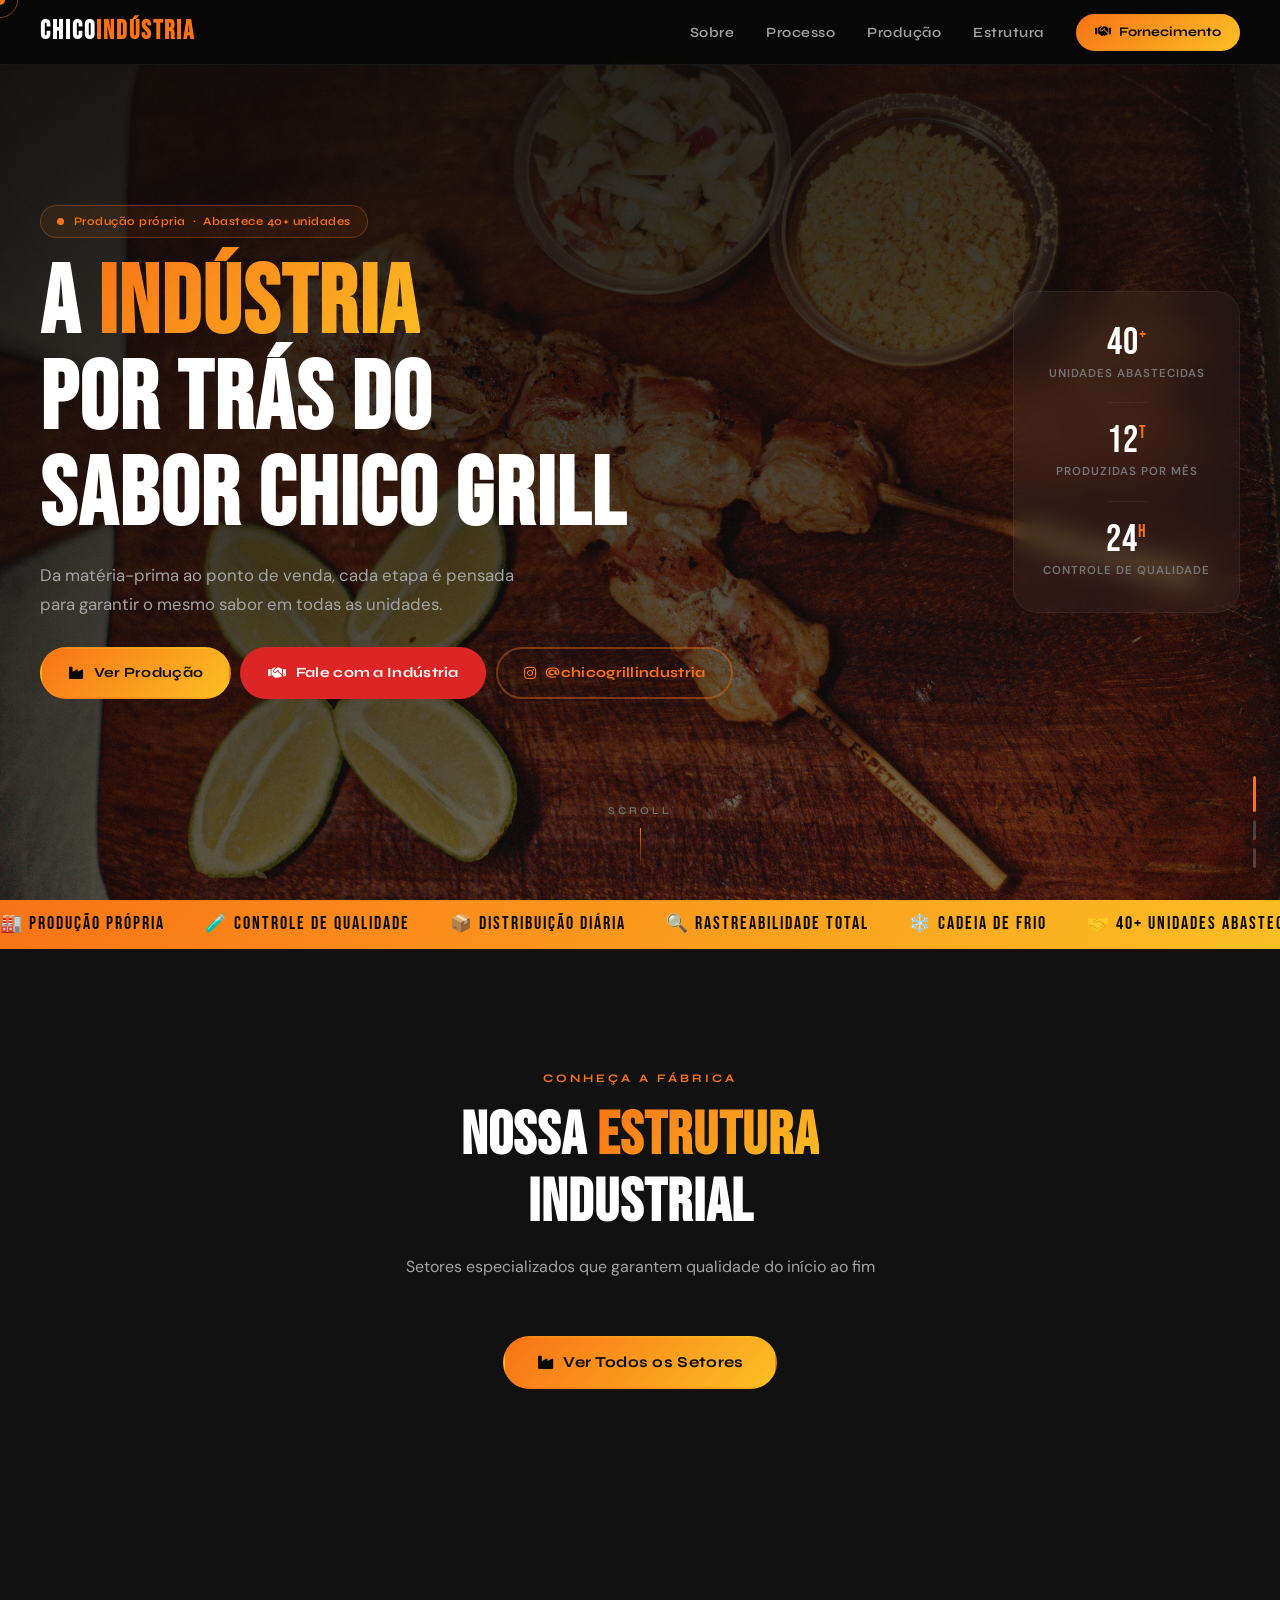
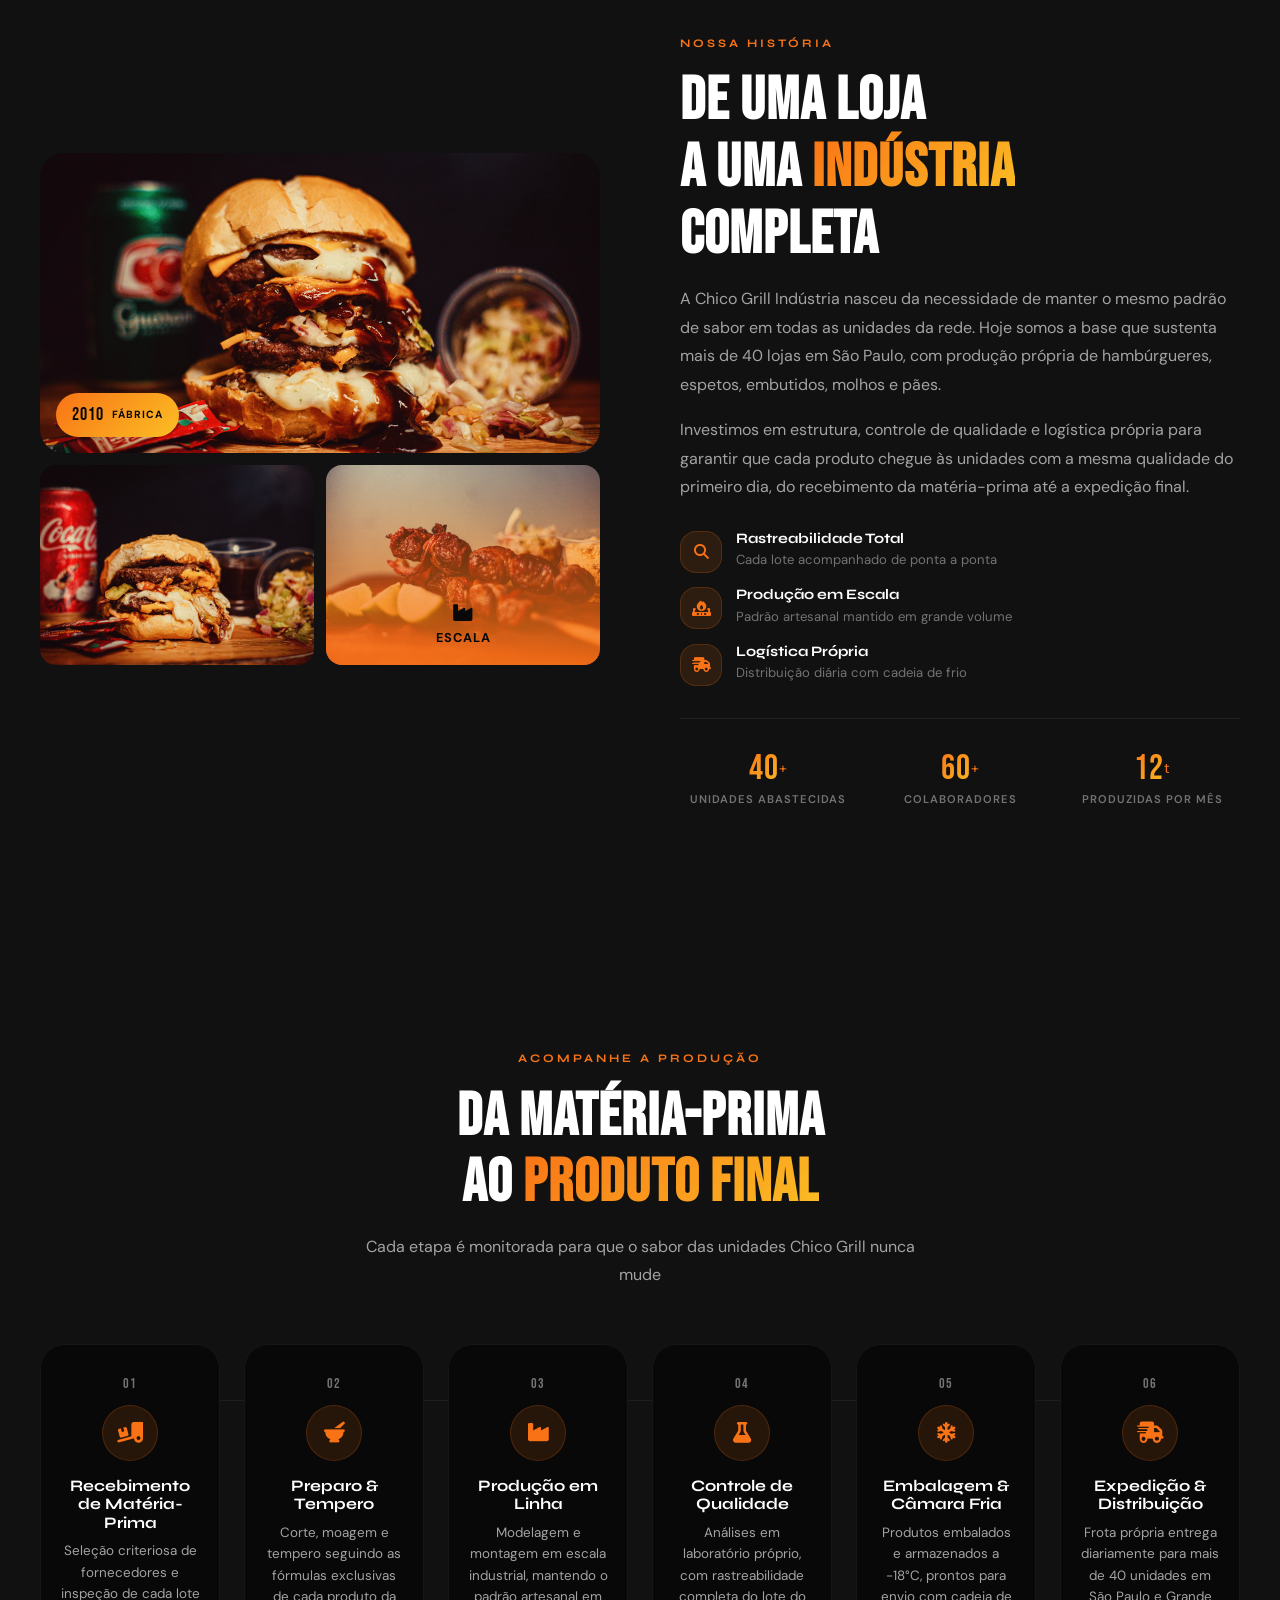
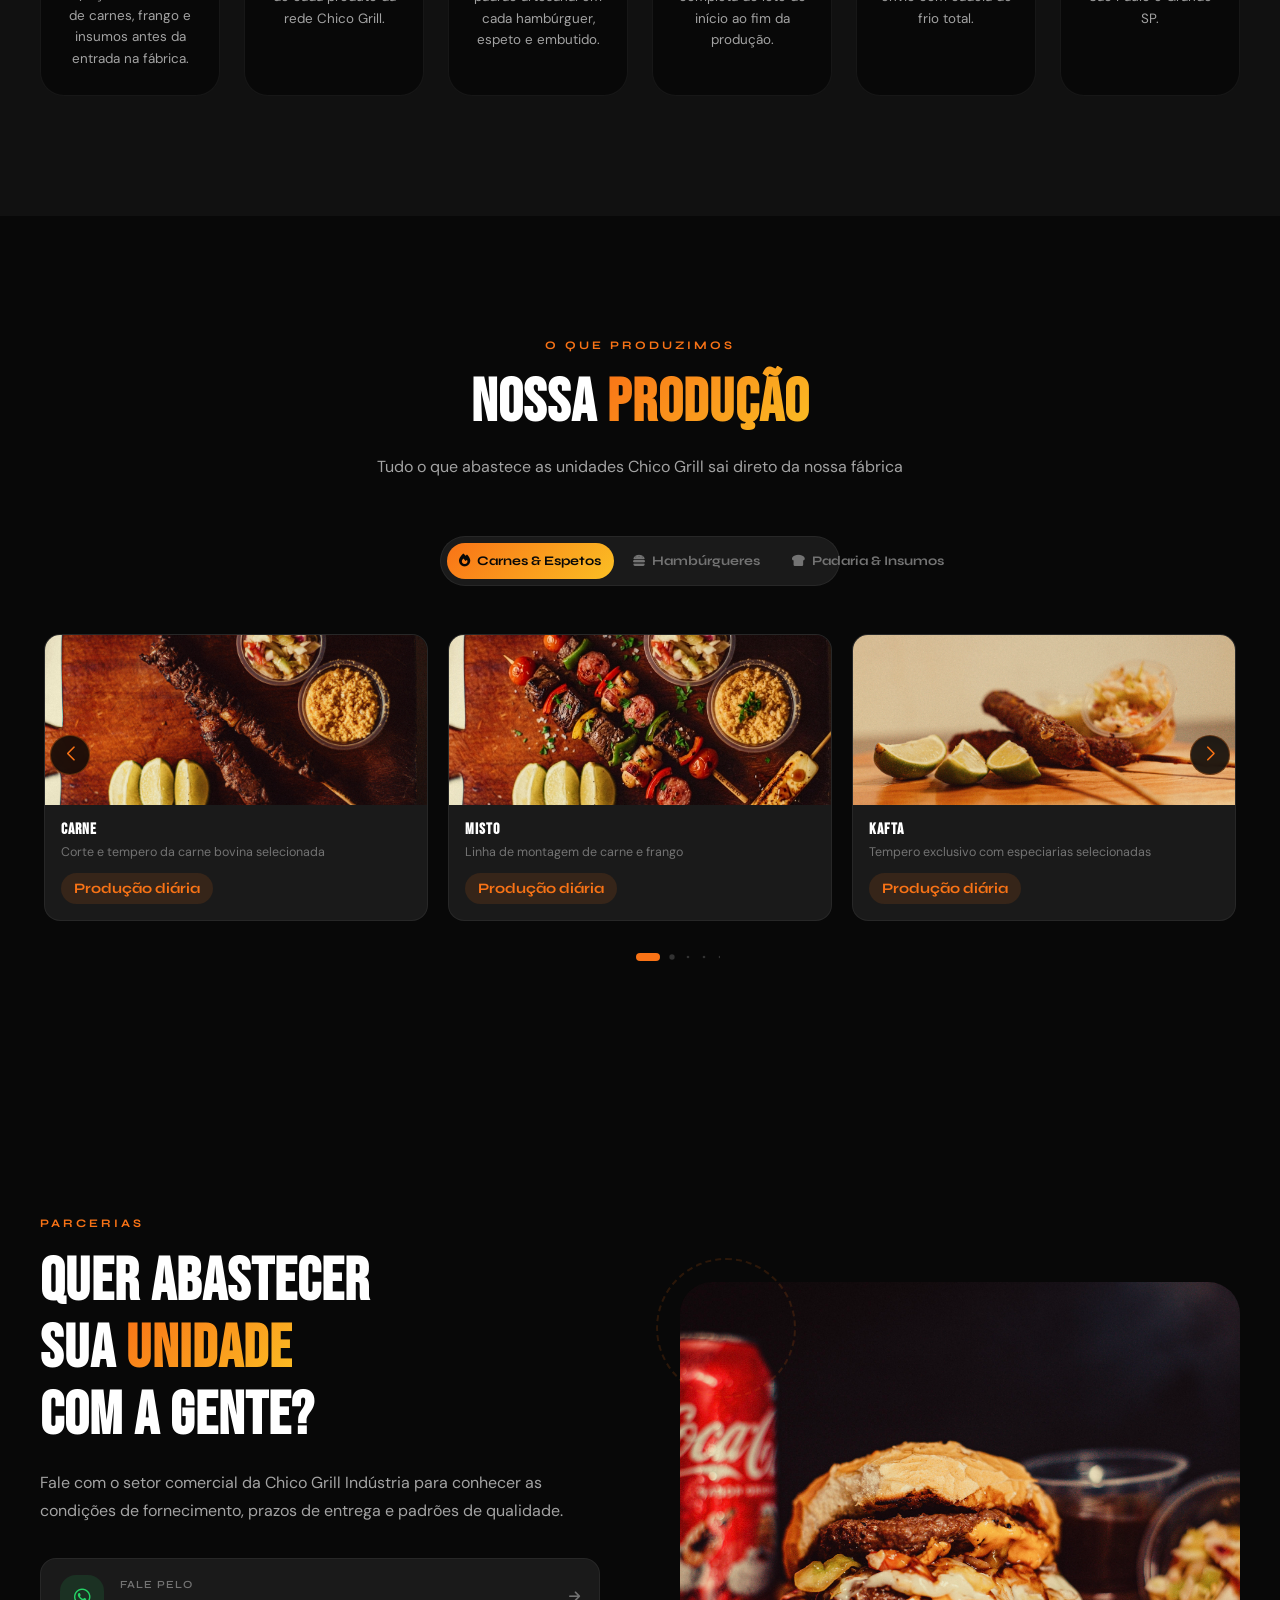
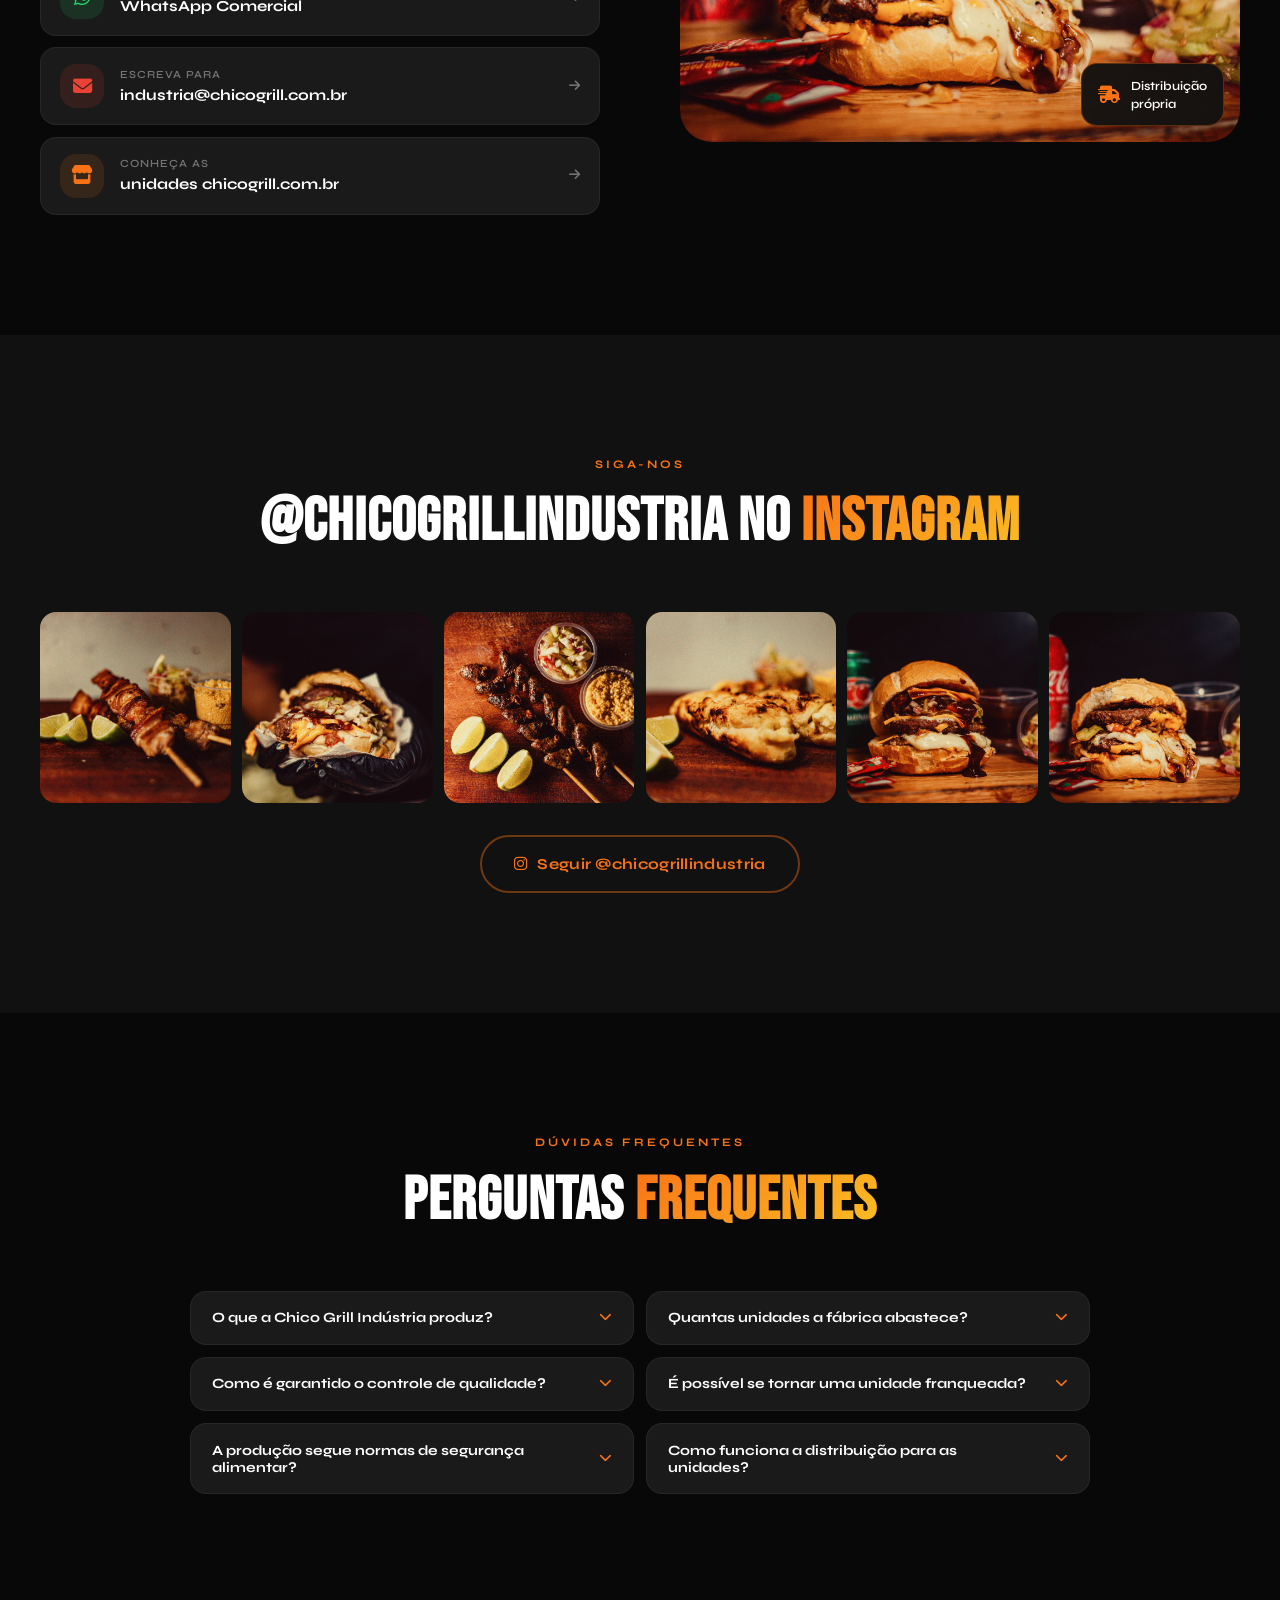
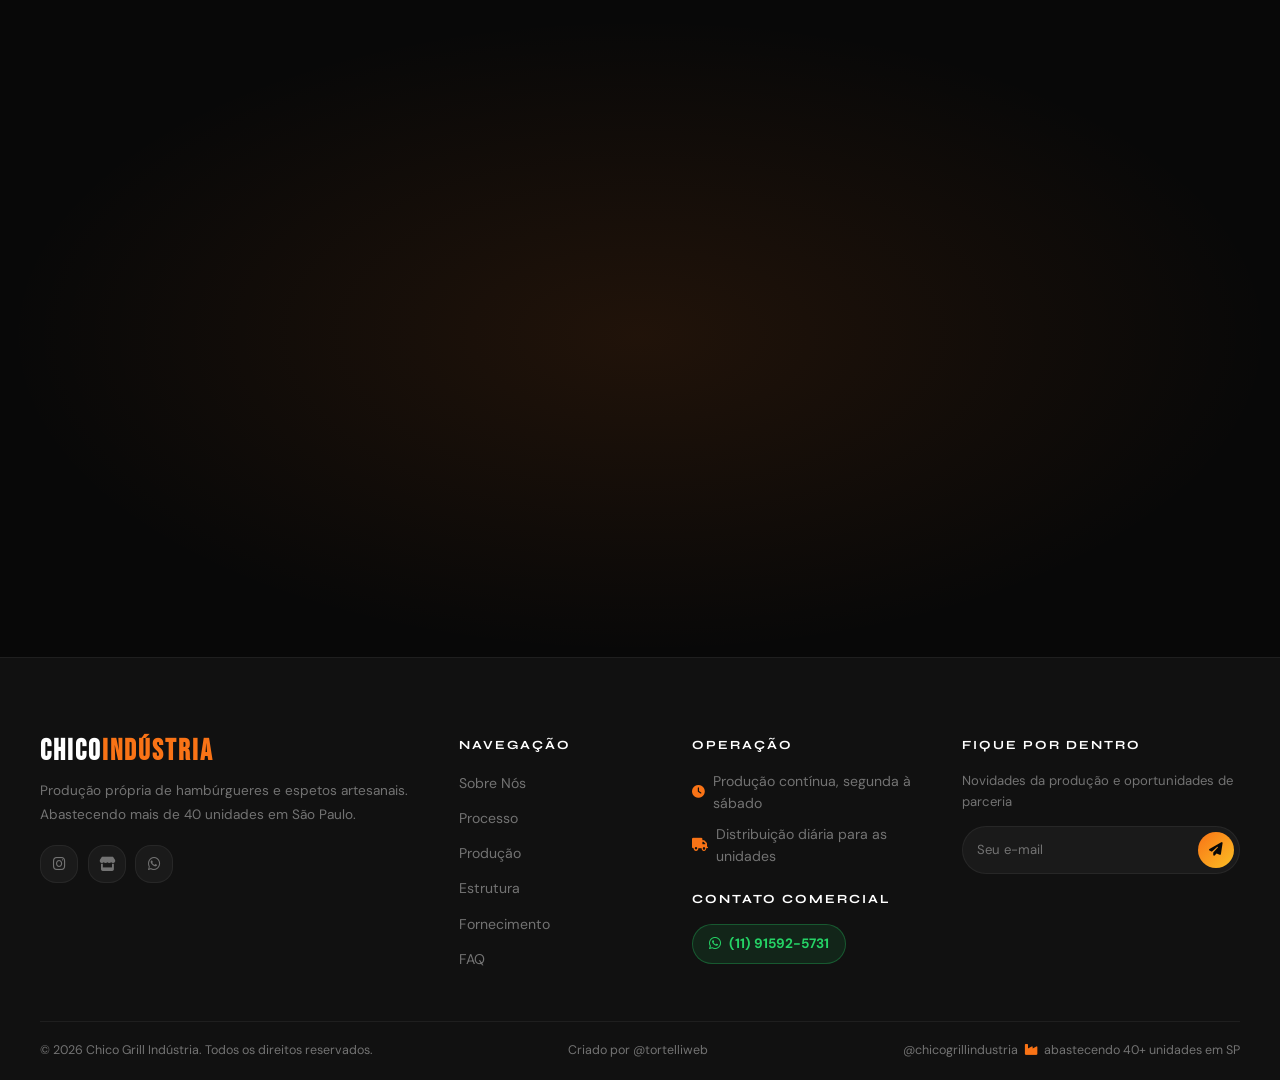
==== commit 4abf1b56: "fix: cria site.webmanifest e corrige caminhos do favicon" ====
--- a/index.html
+++ b/index.html
@@ -11,9 +11,9 @@
     <meta name="theme-color" content="#f97316">
     <link rel="canonical" href="https://industria.chicogrill.com.br/">
     <link rel="sitemap" type="application/xml" href="/sitemap.xml">
-    <link rel="icon" href="favicon.png" type="image/png">
-    <link rel="apple-touch-icon" href="favicon.png">
-    <link rel="manifest" href="site.webmanifest">
+    <link rel="icon" href="/favicon.png" type="image/png">
+    <link rel="apple-touch-icon" href="/favicon.png">
+    <link rel="manifest" href="/site.webmanifest">
     <meta name="msapplication-TileColor" content="#f97316">
     <meta name="msapplication-TileImage" content="favicon.png">
 
